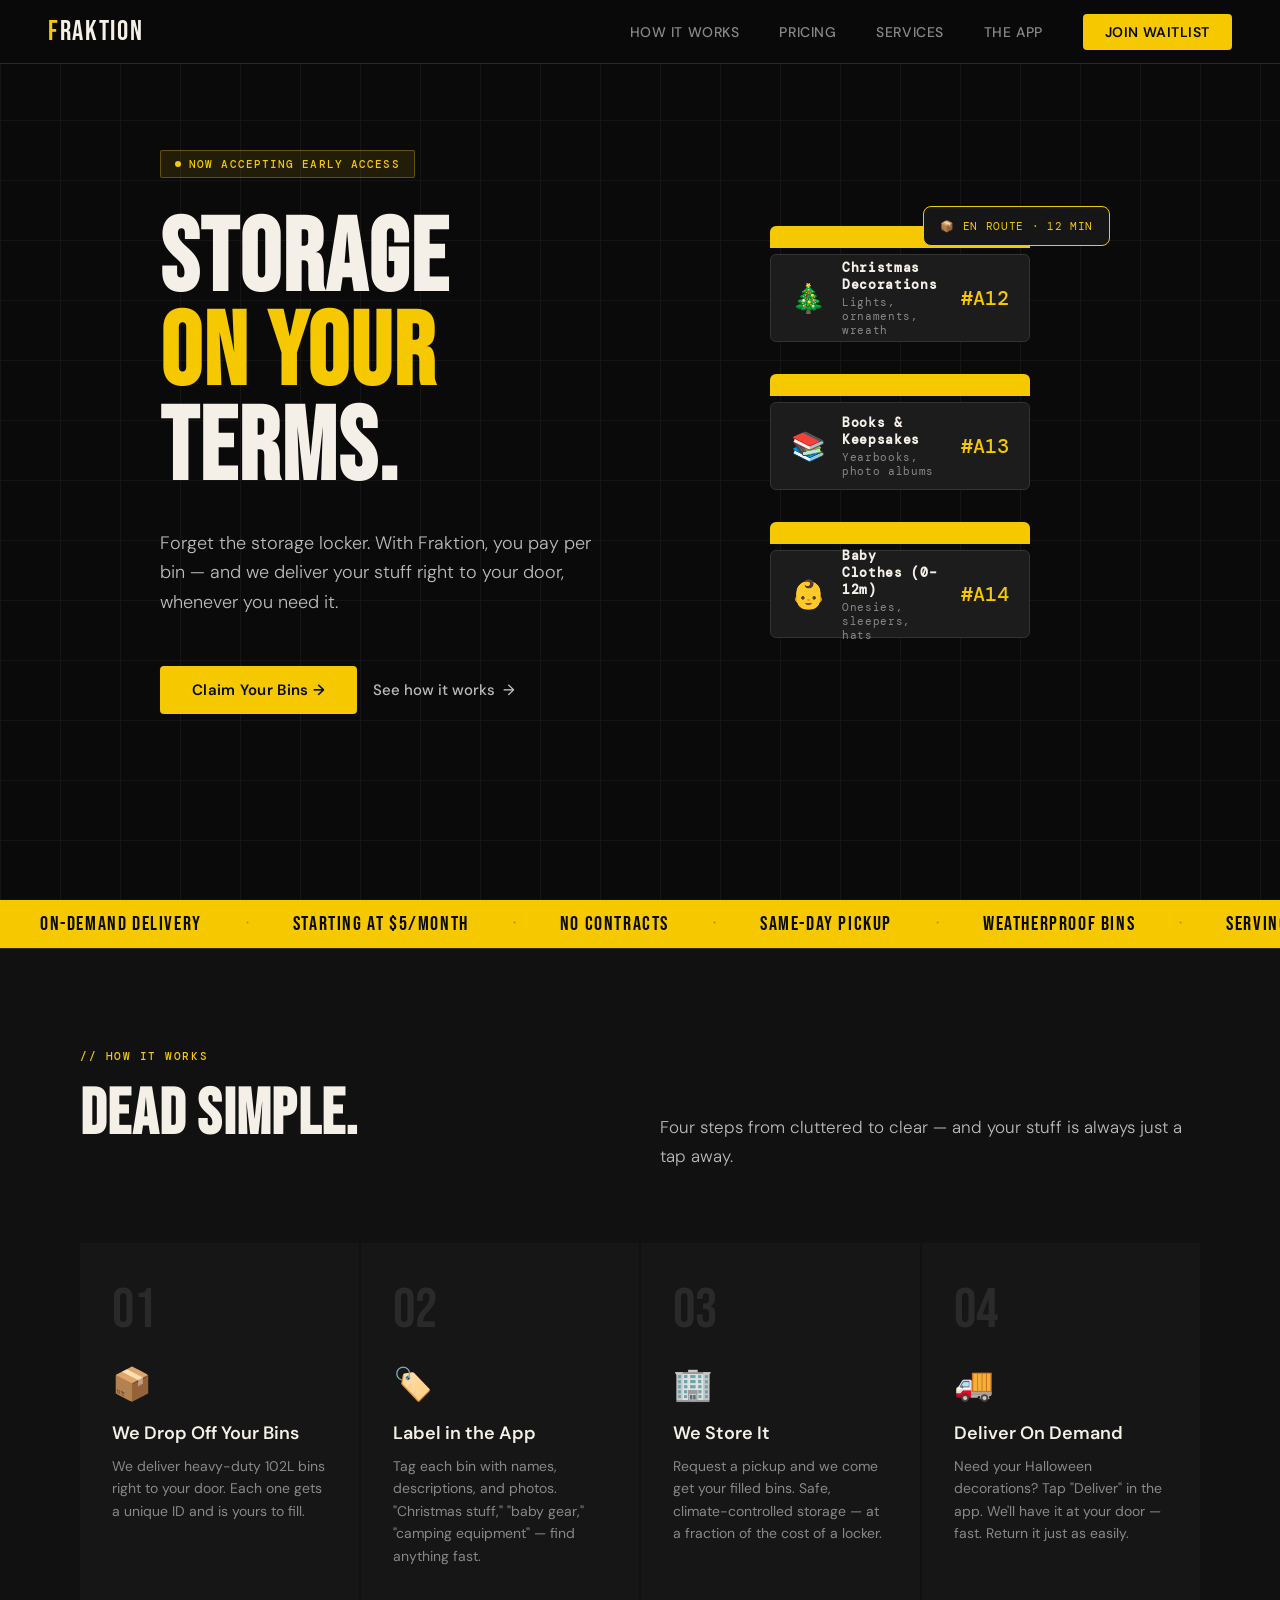
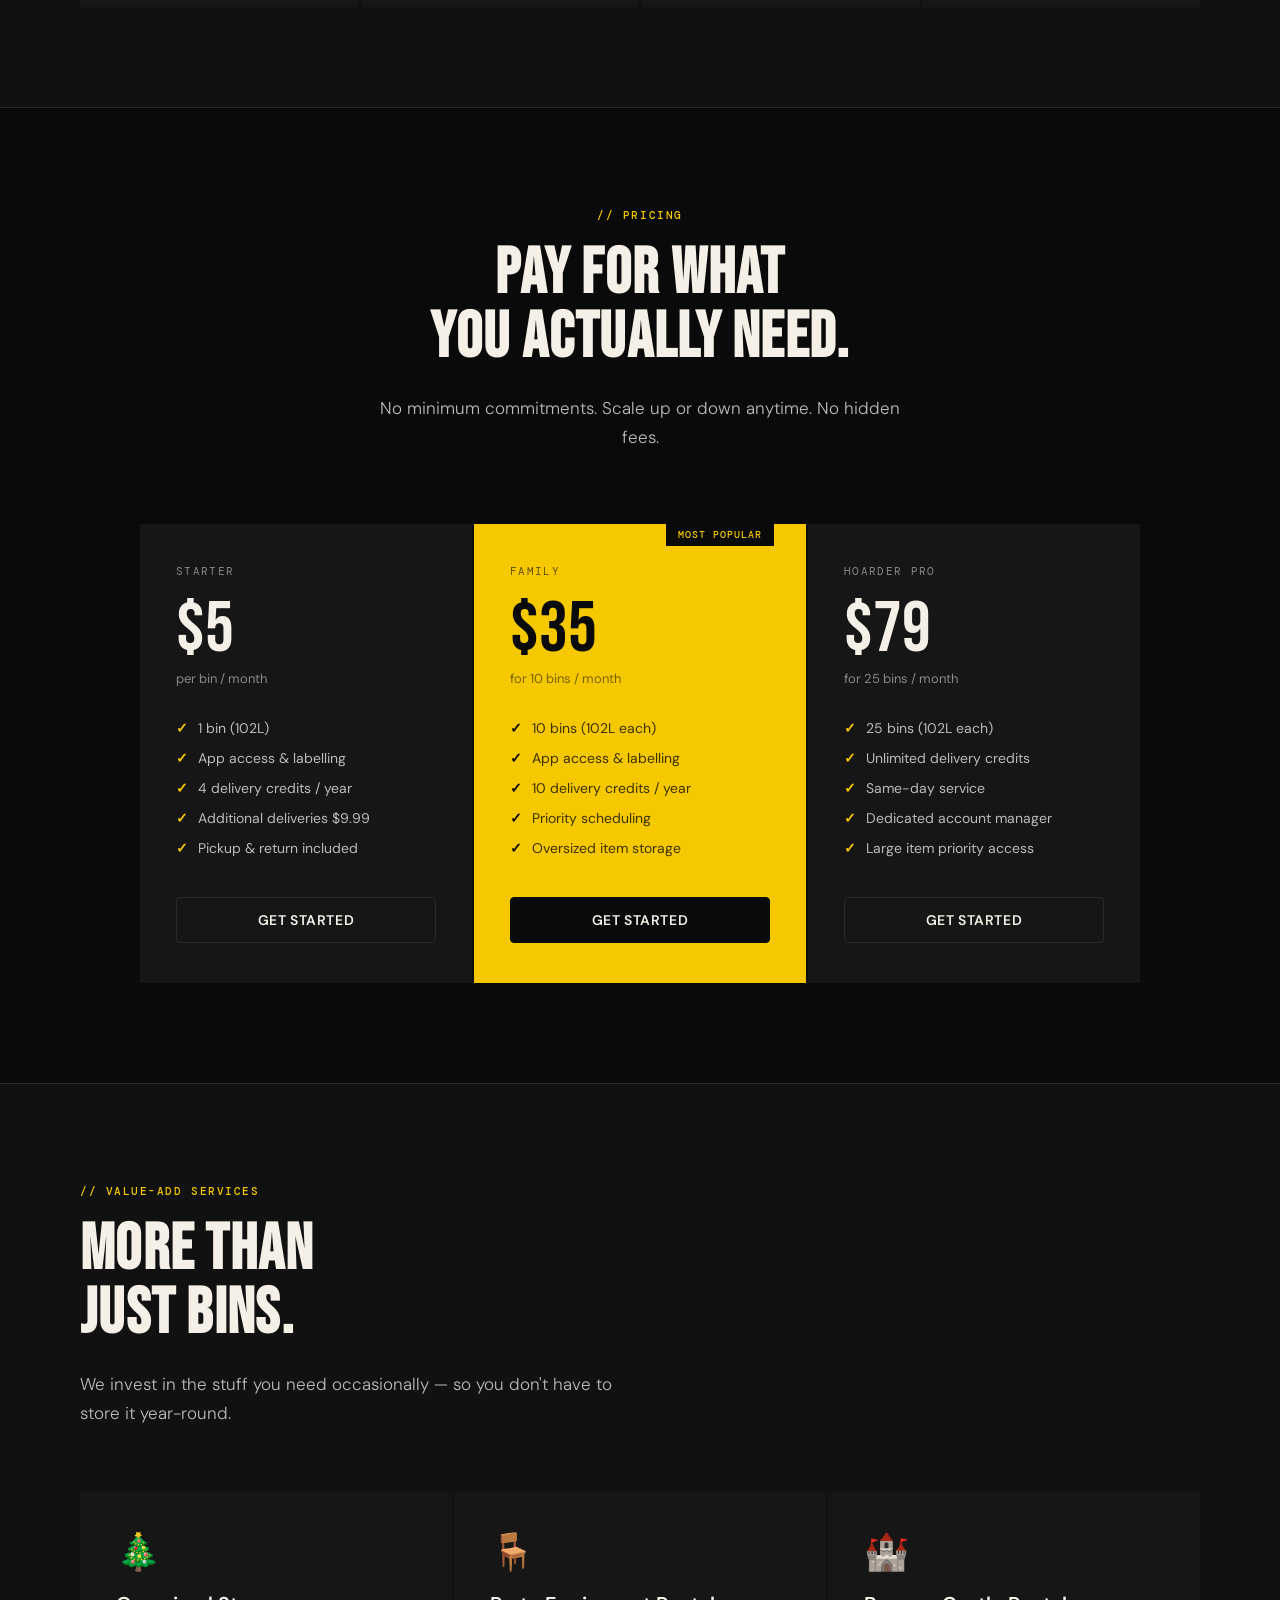
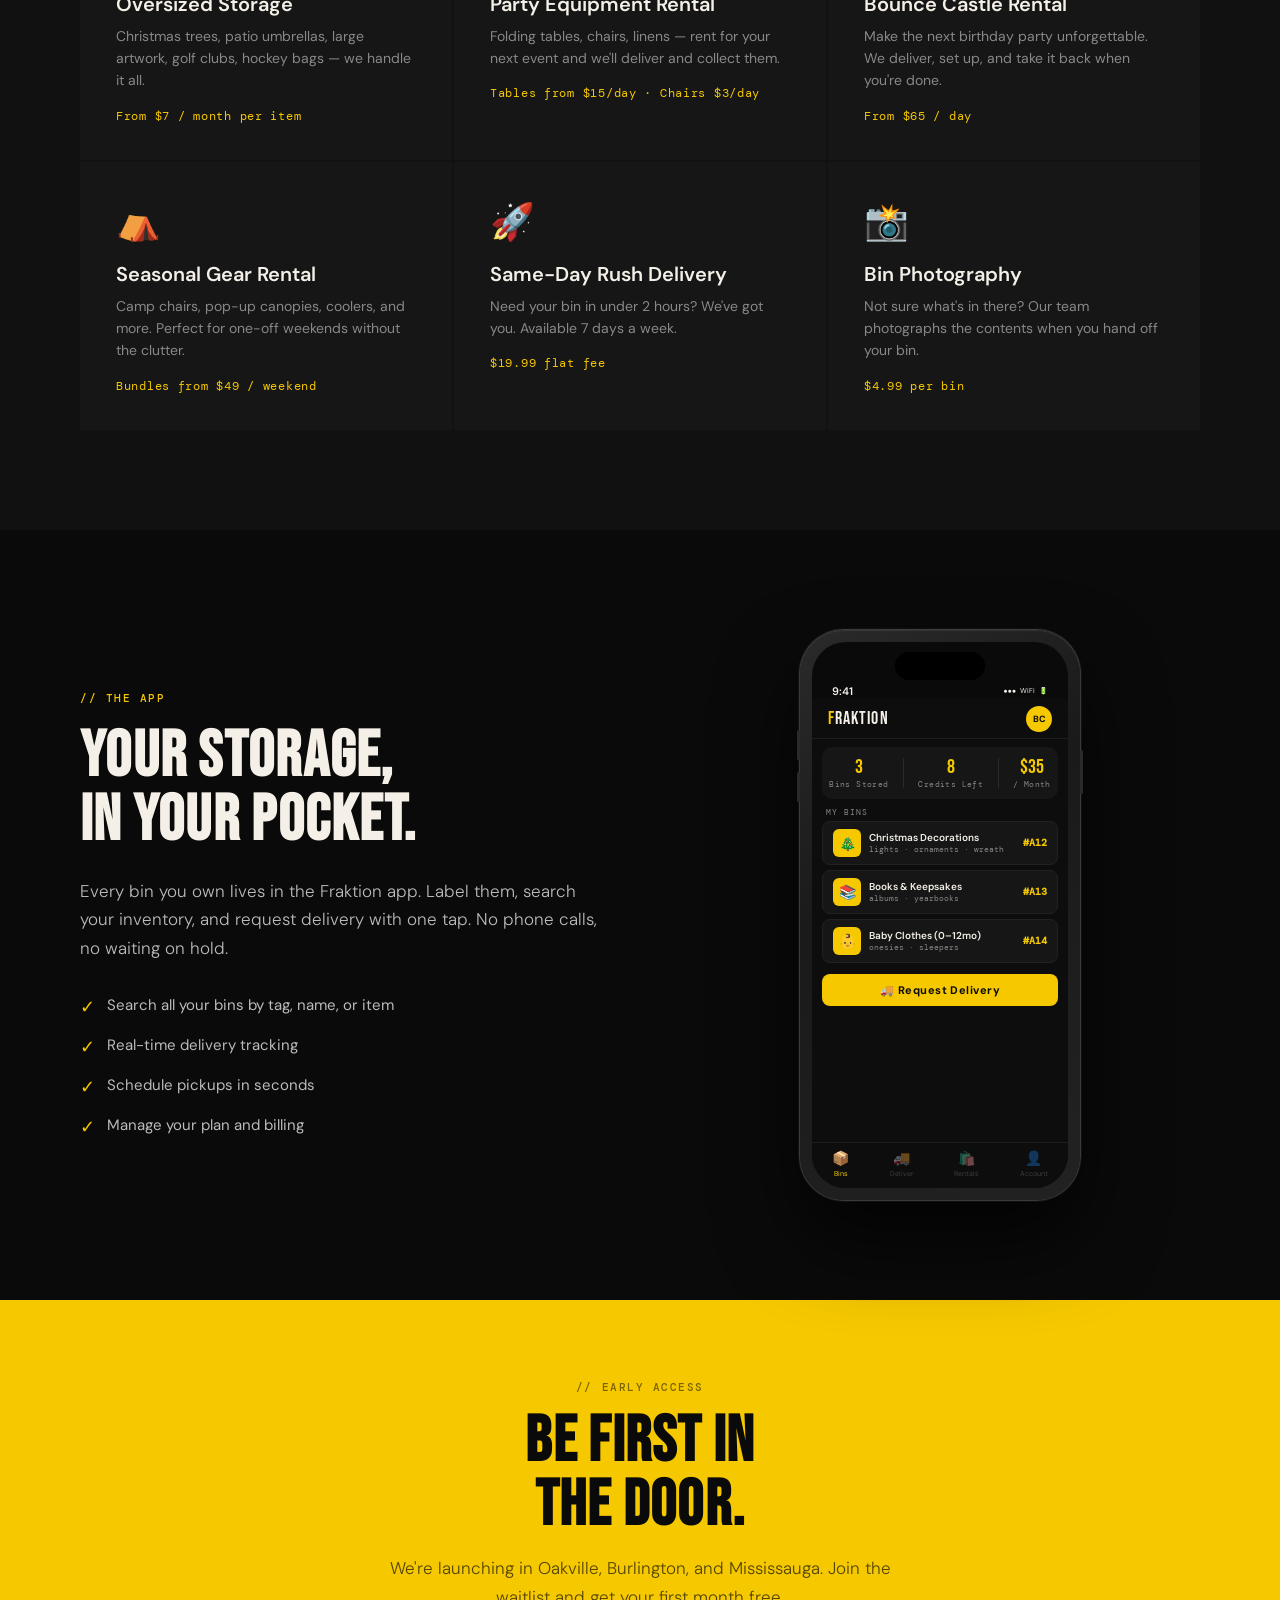
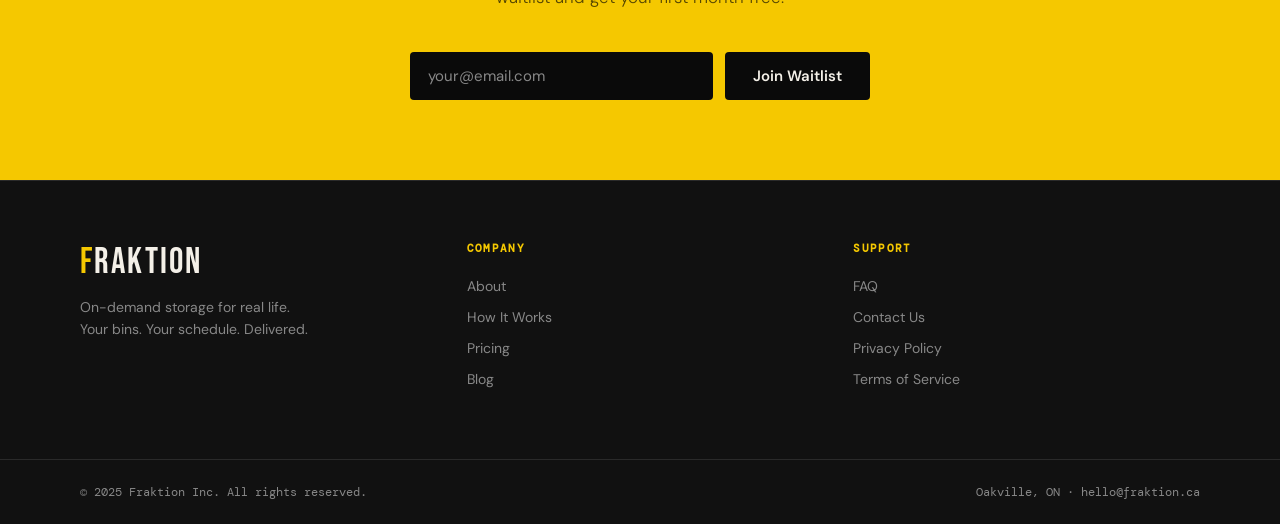
==== index.html @ 748a4e8b "Rename fraktion-website (1).html to index.html" ====
<!DOCTYPE html>
<html lang="en">
<head>
  <meta charset="UTF-8" />
  <meta name="viewport" content="width=device-width, initial-scale=1.0" />
<title>Fraktion — On-Demand Storage, Delivered</title>
  <link rel="preconnect" href="https://fonts.googleapis.com" />
  <link rel="preconnect" href="https://fonts.gstatic.com" crossorigin />
  <link href="https://fonts.googleapis.com/css2?family=Bebas+Neue&family=DM+Sans:wght@300;400;500;600&family=DM+Mono:wght@400;500&display=swap" rel="stylesheet" />
  <style>
    *, *::before, *::after { box-sizing: border-box; margin: 0; padding: 0; }

    :root {
      --black: #0a0a0a;
      --off-black: #111111;
      --panel: #161616;
      --border: #2a2a2a;
      --yellow: #f5c800;
      --yellow-dim: #c9a500;
      --white: #f4f0e8;
      --grey: #888;
      --light-grey: #bbb;
      --radius: 4px;
    }

    html { scroll-behavior: smooth; }

    body {
      background: var(--black);
      color: var(--white);
      font-family: 'DM Sans', sans-serif;
      font-weight: 400;
      overflow-x: hidden;
    }

    /* NAV */
    nav {
      position: fixed;
      top: 0; left: 0; right: 0;
      z-index: 100;
      display: flex;
      align-items: center;
      justify-content: space-between;
      padding: 0 48px;
      height: 64px;
      background: rgba(10,10,10,0.92);
      backdrop-filter: blur(12px);
      border-bottom: 1px solid var(--border);
    }

    .nav-logo {
      font-family: 'Bebas Neue', sans-serif;
      font-size: 28px;
      letter-spacing: 0.06em;
      color: var(--white);
      text-decoration: none;
    }
    .nav-logo span { color: var(--yellow); }

    .nav-links {
      display: flex;
      gap: 40px;
      list-style: none;
    }
    .nav-links a {
      color: var(--grey);
      text-decoration: none;
      font-size: 14px;
      font-weight: 500;
      letter-spacing: 0.04em;
      text-transform: uppercase;
      transition: color 0.2s;
    }
    .nav-links a:hover { color: var(--white); }

    .nav-cta {
      background: var(--yellow);
      color: var(--black) !important;
      padding: 9px 22px;
      border-radius: var(--radius);
      font-weight: 600 !important;
      transition: background 0.2s !important;
    }
    .nav-cta:hover { background: var(--yellow-dim) !important; }

    /* HERO */
    .hero {
      min-height: 100vh;
      display: grid;
      grid-template-columns: 1fr 1fr;
      padding-top: 64px;
      position: relative;
      overflow: hidden;
    }

    .hero-bg-grid {
      position: absolute;
      inset: 0;
      background-image:
        linear-gradient(var(--border) 1px, transparent 1px),
        linear-gradient(90deg, var(--border) 1px, transparent 1px);
      background-size: 60px 60px;
      opacity: 0.35;
      pointer-events: none;
    }

    .hero-left {
      display: flex;
      flex-direction: column;
      justify-content: center;
      padding: 80px 48px 80px 80px;
      position: relative;
      z-index: 2;
    }

    .hero-badge {
      display: inline-flex;
      align-items: center;
      gap: 8px;
      background: rgba(245,200,0,0.1);
      border: 1px solid rgba(245,200,0,0.3);
      border-radius: 2px;
      padding: 6px 14px;
      font-family: 'DM Mono', monospace;
      font-size: 11px;
      font-weight: 500;
      color: var(--yellow);
      letter-spacing: 0.1em;
      text-transform: uppercase;
      margin-bottom: 36px;
      width: fit-content;
    }

    .hero-badge::before {
      content: '';
      width: 6px; height: 6px;
      border-radius: 50%;
      background: var(--yellow);
      animation: pulse 2s ease-in-out infinite;
    }

    @keyframes pulse {
      0%, 100% { opacity: 1; transform: scale(1); }
      50% { opacity: 0.4; transform: scale(0.7); }
    }

    .hero-headline {
      font-family: 'Bebas Neue', sans-serif;
      font-size: clamp(72px, 8vw, 110px);
      line-height: 0.92;
      letter-spacing: 0.02em;
      color: var(--white);
      margin-bottom: 32px;
    }
    .hero-headline .accent { color: var(--yellow); }

    .hero-sub {
      font-size: 18px;
      line-height: 1.65;
      color: var(--light-grey);
      max-width: 440px;
      margin-bottom: 48px;
      font-weight: 300;
    }

    .hero-actions {
      display: flex;
      gap: 16px;
      align-items: center;
      flex-wrap: wrap;
    }

    .btn-primary {
      background: var(--yellow);
      color: var(--black);
      font-family: 'DM Sans', sans-serif;
      font-size: 15px;
      font-weight: 600;
      padding: 14px 32px;
      border-radius: var(--radius);
      border: none;
      cursor: pointer;
      text-decoration: none;
      display: inline-block;
      transition: background 0.2s, transform 0.15s;
      letter-spacing: 0.02em;
    }
    .btn-primary:hover { background: var(--yellow-dim); transform: translateY(-1px); }

    .btn-secondary {
      font-size: 15px;
      font-weight: 500;
      color: var(--light-grey);
      text-decoration: none;
      display: inline-flex;
      align-items: center;
      gap: 8px;
      transition: color 0.2s;
    }
    .btn-secondary:hover { color: var(--white); }
    .btn-secondary::after { content: '→'; transition: transform 0.2s; }
    .btn-secondary:hover::after { transform: translateX(4px); }

    .hero-right {
      position: relative;
      z-index: 2;
      display: flex;
      align-items: center;
      justify-content: center;
      padding: 80px 48px;
    }

    /* BIN ILLUSTRATION */
    .bin-visual {
      position: relative;
      width: 300px;
    }

    .bin-stack {
      display: flex;
      flex-direction: column;
      gap: 12px;
      animation: float 4s ease-in-out infinite;
    }

    @keyframes float {
      0%, 100% { transform: translateY(0px); }
      50% { transform: translateY(-16px); }
    }

    .bin {
      width: 260px;
      height: 88px;
      border-radius: 6px;
      position: relative;
      display: flex;
      align-items: center;
      padding: 0 20px;
      gap: 16px;
    }

    .bin-body {
      background: #1c1c1c;
      border: 1px solid #333;
    }

    .bin-lid {
      background: var(--yellow);
      height: 22px;
      border-radius: 6px 6px 0 0;
      width: 260px;
      margin-bottom: -6px;
    }

    .bin-tag {
      font-family: 'DM Mono', monospace;
      font-size: 11px;
      color: var(--grey);
      letter-spacing: 0.06em;
    }
    .bin-tag strong {
      display: block;
      color: var(--white);
      font-size: 13px;
      margin-bottom: 2px;
    }

    .bin-id {
      font-family: 'DM Mono', monospace;
      font-size: 20px;
      font-weight: 500;
      color: var(--yellow);
      margin-left: auto;
    }

    .bin-icon {
      font-size: 28px;
    }

    .delivery-badge {
      position: absolute;
      top: -20px;
      right: -40px;
      background: var(--panel);
      border: 1px solid var(--yellow);
      border-radius: 8px;
      padding: 12px 16px;
      font-family: 'DM Mono', monospace;
      font-size: 11px;
      color: var(--yellow);
      letter-spacing: 0.06em;
      text-transform: uppercase;
      animation: bob 3s ease-in-out infinite 1s;
    }

    @keyframes bob {
      0%, 100% { transform: rotate(-2deg); }
      50% { transform: rotate(2deg) translateY(-4px); }
    }

    /* TICKER */
    .ticker {
      background: var(--yellow);
      color: var(--black);
      padding: 12px 0;
      overflow: hidden;
      white-space: nowrap;
    }

    .ticker-inner {
      display: inline-flex;
      gap: 0;
      animation: ticker 20s linear infinite;
    }

    .ticker-item {
      font-family: 'Bebas Neue', sans-serif;
      font-size: 20px;
      letter-spacing: 0.08em;
      padding: 0 40px;
    }

    .ticker-dot {
      color: rgba(0,0,0,0.3);
      padding: 0 4px;
    }

    @keyframes ticker {
      0% { transform: translateX(0); }
      100% { transform: translateX(-50%); }
    }

    /* SECTION COMMONS */
    section { padding: 100px 80px; }

    .section-label {
      font-family: 'DM Mono', monospace;
      font-size: 11px;
      font-weight: 500;
      letter-spacing: 0.14em;
      text-transform: uppercase;
      color: var(--yellow);
      margin-bottom: 20px;
    }

    .section-title {
      font-family: 'Bebas Neue', sans-serif;
      font-size: clamp(42px, 5vw, 68px);
      line-height: 1;
      letter-spacing: 0.02em;
      margin-bottom: 24px;
    }

    .section-body {
      font-size: 17px;
      line-height: 1.7;
      color: var(--light-grey);
      max-width: 540px;
      font-weight: 300;
    }

    /* HOW IT WORKS */
    .how {
      background: var(--off-black);
      border-top: 1px solid var(--border);
      border-bottom: 1px solid var(--border);
    }

    .how-header {
      display: flex;
      justify-content: space-between;
      align-items: flex-end;
      margin-bottom: 72px;
      flex-wrap: wrap;
      gap: 24px;
    }

    .steps {
      display: grid;
      grid-template-columns: repeat(4, 1fr);
      gap: 2px;
    }

    .step {
      background: var(--panel);
      padding: 40px 32px;
      position: relative;
      transition: background 0.2s;
    }
    .step:hover { background: #1e1e1e; }

    .step-num {
      font-family: 'Bebas Neue', sans-serif;
      font-size: 56px;
      color: var(--border);
      line-height: 1;
      margin-bottom: 24px;
      transition: color 0.2s;
    }
    .step:hover .step-num { color: var(--yellow); }

    .step-icon {
      font-size: 32px;
      margin-bottom: 16px;
    }

    .step h3 {
      font-size: 18px;
      font-weight: 600;
      margin-bottom: 10px;
      color: var(--white);
    }

    .step p {
      font-size: 14px;
      line-height: 1.6;
      color: var(--grey);
    }

    /* PRICING */
    .pricing {
      background: var(--black);
    }

    .pricing-header {
      text-align: center;
      margin-bottom: 72px;
    }
    .pricing-header .section-label { display: block; }
    .pricing-header .section-body { margin: 0 auto; text-align: center; }

    .plans {
      display: grid;
      grid-template-columns: repeat(3, 1fr);
      gap: 2px;
      max-width: 1000px;
      margin: 0 auto;
    }

    .plan {
      background: var(--panel);
      padding: 40px 36px;
      position: relative;
      transition: background 0.2s;
    }
    .plan:hover { background: #1a1a1a; }

    .plan.featured {
      background: var(--yellow);
      color: var(--black);
    }

    .plan-name {
      font-family: 'DM Mono', monospace;
      font-size: 11px;
      letter-spacing: 0.12em;
      text-transform: uppercase;
      color: var(--grey);
      margin-bottom: 16px;
    }
    .plan.featured .plan-name { color: rgba(0,0,0,0.6); }

    .plan-price {
      font-family: 'Bebas Neue', sans-serif;
      font-size: 72px;
      line-height: 1;
      color: var(--white);
      margin-bottom: 4px;
    }
    .plan.featured .plan-price { color: var(--black); }

    .plan-price-note {
      font-size: 13px;
      color: var(--grey);
      margin-bottom: 32px;
    }
    .plan.featured .plan-price-note { color: rgba(0,0,0,0.5); }

    .plan-features {
      list-style: none;
      display: flex;
      flex-direction: column;
      gap: 12px;
      margin-bottom: 40px;
    }

    .plan-features li {
      font-size: 14px;
      color: var(--light-grey);
      display: flex;
      gap: 10px;
      align-items: flex-start;
    }
    .plan.featured .plan-features li { color: rgba(0,0,0,0.75); }

    .plan-features li::before {
      content: '✓';
      color: var(--yellow);
      font-weight: 700;
      flex-shrink: 0;
    }
    .plan.featured .plan-features li::before { color: var(--black); }

    .plan-btn {
      width: 100%;
      padding: 13px;
      border-radius: var(--radius);
      border: 1px solid var(--border);
      background: transparent;
      color: var(--white);
      font-family: 'DM Sans', sans-serif;
      font-size: 14px;
      font-weight: 600;
      cursor: pointer;
      transition: all 0.2s;
      letter-spacing: 0.04em;
      text-transform: uppercase;
    }
    .plan-btn:hover { border-color: var(--yellow); color: var(--yellow); }

    .plan.featured .plan-btn {
      background: var(--black);
      border-color: var(--black);
      color: var(--white);
    }
    .plan.featured .plan-btn:hover { background: #1a1a1a; }

    .plan-badge {
      position: absolute;
      top: -1px; right: 32px;
      background: var(--black);
      color: var(--yellow);
      font-family: 'DM Mono', monospace;
      font-size: 10px;
      letter-spacing: 0.1em;
      text-transform: uppercase;
      padding: 5px 12px;
      font-weight: 500;
    }

    /* SERVICES / ADD-ONS */
    .addons {
      background: var(--off-black);
      border-top: 1px solid var(--border);
    }

    .addons-grid {
      display: grid;
      grid-template-columns: repeat(3, 1fr);
      gap: 2px;
      margin-top: 64px;
    }

    .addon-card {
      background: var(--panel);
      padding: 36px;
      transition: background 0.2s;
    }
    .addon-card:hover { background: #1a1a1a; }

    .addon-emoji { font-size: 36px; margin-bottom: 16px; display: block; }

    .addon-card h3 {
      font-size: 20px;
      font-weight: 600;
      color: var(--white);
      margin-bottom: 8px;
    }

    .addon-card p {
      font-size: 14px;
      line-height: 1.6;
      color: var(--grey);
    }

    .addon-price {
      font-family: 'DM Mono', monospace;
      font-size: 12px;
      color: var(--yellow);
      margin-top: 16px;
      letter-spacing: 0.06em;
    }

    /* APP SECTION */
    .app-section {
      background: var(--black);
      display: grid;
      grid-template-columns: 1fr 1fr;
      gap: 80px;
      align-items: center;
      padding: 100px 80px;
    }

    .app-mockup {
      background: var(--panel);
      border: 1px solid var(--border);
      border-radius: 12px;
      overflow: hidden;
      position: relative;
    }

    .app-header {
      background: var(--off-black);
      border-bottom: 1px solid var(--border);
      padding: 16px 20px;
      display: flex;
      align-items: center;
      gap: 12px;
    }

    .app-logo-sm {
      font-family: 'Bebas Neue', sans-serif;
      font-size: 18px;
      letter-spacing: 0.06em;
      color: var(--white);
    }
    .app-logo-sm span { color: var(--yellow); }

    .app-header-sub {
      font-size: 12px;
      color: var(--grey);
      margin-left: auto;
      font-family: 'DM Mono', monospace;
    }

    .app-bins-list {
      padding: 20px;
      display: flex;
      flex-direction: column;
      gap: 12px;
    }

    .app-bin-row {
      display: flex;
      align-items: center;
      gap: 14px;
      background: var(--off-black);
      border: 1px solid var(--border);
      border-radius: 6px;
      padding: 14px 16px;
      cursor: pointer;
      transition: border-color 0.2s;
    }
    .app-bin-row:hover { border-color: var(--yellow); }

    .app-bin-icon {
      width: 36px; height: 36px;
      background: var(--yellow);
      border-radius: 4px;
      display: flex;
      align-items: center;
      justify-content: center;
      font-size: 18px;
      flex-shrink: 0;
    }

    .app-bin-info { flex: 1; }
    .app-bin-name {
      font-size: 13px;
      font-weight: 600;
      color: var(--white);
      margin-bottom: 2px;
    }
    .app-bin-meta {
      font-size: 11px;
      color: var(--grey);
      font-family: 'DM Mono', monospace;
    }

    .app-bin-code {
      font-family: 'DM Mono', monospace;
      font-size: 14px;
      font-weight: 500;
      color: var(--yellow);
    }

    .app-delivery-btn {
      margin: 0 20px 20px;
      width: calc(100% - 40px);
      padding: 14px;
      background: var(--yellow);
      border: none;
      border-radius: 6px;
      font-family: 'DM Sans', sans-serif;
      font-weight: 700;
      font-size: 14px;
      color: var(--black);
      cursor: pointer;
      letter-spacing: 0.06em;
      text-transform: uppercase;
    }

    /* FOOTER */
    footer {
      background: var(--off-black);
      border-top: 1px solid var(--border);
      padding: 60px 80px;
      display: grid;
      grid-template-columns: 1fr 1fr 1fr;
      gap: 40px;
    }

    .footer-logo {
      font-family: 'Bebas Neue', sans-serif;
      font-size: 36px;
      letter-spacing: 0.06em;
      color: var(--white);
      margin-bottom: 12px;
    }
    .footer-logo span { color: var(--yellow); }

    .footer-tagline {
      font-size: 14px;
      color: var(--grey);
      line-height: 1.6;
      max-width: 240px;
    }

    .footer-col h4 {
      font-family: 'DM Mono', monospace;
      font-size: 11px;
      letter-spacing: 0.12em;
      text-transform: uppercase;
      color: var(--yellow);
      margin-bottom: 20px;
    }

    .footer-col ul { list-style: none; }
    .footer-col ul li { margin-bottom: 10px; }
    .footer-col ul a {
      text-decoration: none;
      color: var(--grey);
      font-size: 14px;
      transition: color 0.2s;
    }
    .footer-col ul a:hover { color: var(--white); }

    .footer-bottom {
      background: var(--off-black);
      border-top: 1px solid var(--border);
      padding: 24px 80px;
      display: flex;
      justify-content: space-between;
      align-items: center;
    }

    .footer-bottom p {
      font-size: 12px;
      color: var(--grey);
      font-family: 'DM Mono', monospace;
    }

    /* WAITLIST */
    .waitlist {
      background: var(--yellow);
      padding: 80px;
      text-align: center;
    }

    .waitlist .section-label { color: rgba(0,0,0,0.5); display: block; margin-bottom: 16px; }
    .waitlist .section-title { color: var(--black); margin-bottom: 16px; }
    .waitlist .section-body { color: rgba(0,0,0,0.65); margin: 0 auto 40px; }

    .waitlist-form {
      display: flex;
      gap: 12px;
      max-width: 460px;
      margin: 0 auto;
    }

    .waitlist-input {
      flex: 1;
      padding: 14px 18px;
      border: none;
      border-radius: var(--radius);
      background: var(--black);
      color: var(--white);
      font-family: 'DM Sans', sans-serif;
      font-size: 15px;
      outline: none;
    }
    .waitlist-input::placeholder { color: var(--grey); }

    .waitlist-submit {
      padding: 14px 28px;
      background: var(--black);
      color: var(--white);
      border: none;
      border-radius: var(--radius);
      font-family: 'DM Sans', sans-serif;
      font-size: 15px;
      font-weight: 600;
      cursor: pointer;
      transition: background 0.2s;
      white-space: nowrap;
    }
    .waitlist-submit:hover { background: #222; }

    /* IPHONE MOCKUP */
    .iphone-wrap {
      display: flex;
      justify-content: center;
      align-items: center;
      perspective: 1000px;
    }

    .iphone {
      animation: float 4s ease-in-out infinite;
    }

    .iphone-shell {
      width: 280px;
      height: 570px;
      background: linear-gradient(145deg, #2a2a2a 0%, #1a1a1a 40%, #222 100%);
      border-radius: 44px;
      padding: 12px;
      position: relative;
      box-shadow:
        0 0 0 1px #3a3a3a,
        0 0 0 2px #111,
        0 40px 80px rgba(0,0,0,0.7),
        inset 0 1px 0 rgba(255,255,255,0.08);
    }

    /* Physical buttons */
    .iphone-vol-up, .iphone-vol-down, .iphone-power {
      position: absolute;
      background: #2a2a2a;
      border-radius: 2px;
    }
    .iphone-vol-up {
      left: -3px; top: 100px;
      width: 3px; height: 30px;
    }
    .iphone-vol-down {
      left: -3px; top: 142px;
      width: 3px; height: 30px;
    }
    .iphone-power {
      right: -3px; top: 120px;
      width: 3px; height: 44px;
    }

    .iphone-screen {
      width: 100%;
      height: 100%;
      background: #0a0a0a;
      border-radius: 34px;
      overflow: hidden;
      position: relative;
      display: flex;
      flex-direction: column;
    }

    .dynamic-island {
      width: 90px;
      height: 28px;
      background: #000;
      border-radius: 20px;
      margin: 10px auto 0;
      flex-shrink: 0;
      position: relative;
      z-index: 10;
    }

    .iphone-status {
      display: flex;
      justify-content: space-between;
      align-items: center;
      padding: 4px 20px 0;
      flex-shrink: 0;
    }
    .iphone-time {
      font-family: 'DM Sans', sans-serif;
      font-size: 11px;
      font-weight: 600;
      color: var(--white);
    }
    .iphone-status-icons {
      display: flex;
      gap: 4px;
      font-size: 7px;
      color: var(--white);
      align-items: center;
    }

    /* Faux app styles */
    .fapp {
      flex: 1;
      display: flex;
      flex-direction: column;
      overflow: hidden;
      background: #0d0d0d;
    }

    .fapp-header {
      display: flex;
      justify-content: space-between;
      align-items: center;
      padding: 8px 16px 6px;
      border-bottom: 1px solid #1e1e1e;
      flex-shrink: 0;
    }

    .fapp-logo {
      font-family: 'Bebas Neue', sans-serif;
      font-size: 18px;
      letter-spacing: 0.06em;
      color: var(--white);
    }
    .fapp-logo span { color: var(--yellow); }

    .fapp-avatar {
      width: 26px; height: 26px;
      border-radius: 50%;
      background: var(--yellow);
      color: var(--black);
      font-size: 9px;
      font-weight: 700;
      display: flex;
      align-items: center;
      justify-content: center;
      font-family: 'DM Sans', sans-serif;
    }

    .fapp-summary {
      display: flex;
      justify-content: space-around;
      align-items: center;
      background: #161616;
      margin: 8px 10px;
      border-radius: 10px;
      padding: 10px 0;
      flex-shrink: 0;
    }

    .fapp-stat { text-align: center; }
    .fapp-stat-num {
      font-family: 'Bebas Neue', sans-serif;
      font-size: 20px;
      color: var(--yellow);
      line-height: 1;
    }
    .fapp-stat-label {
      font-size: 8px;
      color: var(--grey);
      font-family: 'DM Mono', monospace;
      letter-spacing: 0.05em;
      margin-top: 2px;
    }
    .fapp-stat-div {
      width: 1px; height: 30px;
      background: #2a2a2a;
    }

    .fapp-section-label {
      font-family: 'DM Mono', monospace;
      font-size: 8px;
      letter-spacing: 0.12em;
      color: var(--grey);
      padding: 0 14px 4px;
      flex-shrink: 0;
    }

    .fapp-bin {
      display: flex;
      align-items: center;
      gap: 8px;
      margin: 0 10px 5px;
      background: #161616;
      border: 1px solid #222;
      border-radius: 8px;
      padding: 7px 10px;
      flex-shrink: 0;
    }

    .fapp-bin-chip {
      width: 28px; height: 28px;
      background: var(--yellow);
      border-radius: 6px;
      display: flex;
      align-items: center;
      justify-content: center;
      font-size: 14px;
      flex-shrink: 0;
    }

    .fapp-bin-info { flex: 1; min-width: 0; }
    .fapp-bin-name {
      font-size: 10px;
      font-weight: 600;
      color: var(--white);
      white-space: nowrap;
      overflow: hidden;
      text-overflow: ellipsis;
    }
    .fapp-bin-tags {
      font-size: 8px;
      color: var(--grey);
      font-family: 'DM Mono', monospace;
      white-space: nowrap;
      overflow: hidden;
      text-overflow: ellipsis;
    }
    .fapp-bin-id {
      font-family: 'DM Mono', monospace;
      font-size: 10px;
      font-weight: 600;
      color: var(--yellow);
      flex-shrink: 0;
    }

    .fapp-cta {
      margin: 6px 10px 0;
      background: var(--yellow);
      color: var(--black);
      font-family: 'DM Sans', sans-serif;
      font-size: 11px;
      font-weight: 700;
      text-align: center;
      padding: 9px;
      border-radius: 8px;
      letter-spacing: 0.04em;
      flex-shrink: 0;
    }

    .fapp-nav {
      display: flex;
      justify-content: space-around;
      margin-top: auto;
      border-top: 1px solid #1e1e1e;
      padding: 6px 0 10px;
      background: #0d0d0d;
      flex-shrink: 0;
    }

    .fapp-nav-item {
      display: flex;
      flex-direction: column;
      align-items: center;
      gap: 2px;
      font-size: 14px;
      opacity: 0.4;
    }
    .fapp-nav-item.active { opacity: 1; }
    .fapp-nav-item span {
      font-size: 7px;
      font-family: 'DM Sans', sans-serif;
      color: var(--grey);
    }
    .fapp-nav-item.active span { color: var(--yellow); }

    /* RESPONSIVE */
    @media (max-width: 900px) {
      nav { padding: 0 24px; }
      .nav-links { display: none; }
      .hero { grid-template-columns: 1fr; }
      .hero-left { padding: 60px 24px; }
      .hero-right { display: none; }
      section { padding: 60px 24px; }
      .steps { grid-template-columns: 1fr 1fr; }
      .plans { grid-template-columns: 1fr; max-width: 400px; }
      .addons-grid { grid-template-columns: 1fr; }
      .app-section { grid-template-columns: 1fr; padding: 60px 24px; }
      footer { grid-template-columns: 1fr; padding: 40px 24px; }
      .footer-bottom { padding: 20px 24px; }
      .waitlist { padding: 60px 24px; }
      .waitlist-form { flex-direction: column; }
    }
  </style>
</head>
<body>

  <!-- NAV -->
  <nav>
    <a class="nav-logo" href="#"><span>F</span>RAKTION</a>
    <ul class="nav-links">
      <li><a href="#how">How It Works</a></li>
      <li><a href="#pricing">Pricing</a></li>
      <li><a href="#services">Services</a></li>
      <li><a href="#app">The App</a></li>
      <li><a href="#waitlist" class="nav-cta">Join Waitlist</a></li>
    </ul>
  </nav>

  <!-- HERO -->
  <section class="hero">
    <div class="hero-bg-grid"></div>

    <div class="hero-left">
      <div class="hero-badge">Now accepting early access</div>

      <h1 class="hero-headline">
        STORAGE<br />
        <span class="accent">ON YOUR</span><br />
        TERMS.
      </h1>

      <p class="hero-sub">
        Forget the storage locker. With Fraktion, you pay per bin — and we deliver your stuff right to your door, whenever you need it.
      </p>

      <div class="hero-actions">
        <a href="#waitlist" class="btn-primary">Claim Your Bins →</a>
        <a href="#how" class="btn-secondary">See how it works</a>
      </div>
    </div>

    <div class="hero-right">
      <div class="bin-visual">
        <div class="delivery-badge">📦 En route · 12 min</div>
        <div class="bin-stack">
          <div class="bin-lid"></div>
          <div class="bin bin-body">
            <span class="bin-icon">🎄</span>
            <div class="bin-tag">
              <strong>Christmas Decorations</strong>
              Lights, ornaments, wreath
            </div>
            <div class="bin-id">#A12</div>
          </div>

          <div style="height:8px"></div>

          <div class="bin-lid"></div>
          <div class="bin bin-body">
            <span class="bin-icon">📚</span>
            <div class="bin-tag">
              <strong>Books & Keepsakes</strong>
              Yearbooks, photo albums
            </div>
            <div class="bin-id">#A13</div>
          </div>

          <div style="height:8px"></div>

          <div class="bin-lid"></div>
          <div class="bin bin-body">
            <span class="bin-icon">👶</span>
            <div class="bin-tag">
              <strong>Baby Clothes (0–12m)</strong>
              Onesies, sleepers, hats
            </div>
            <div class="bin-id">#A14</div>
          </div>
        </div>
      </div>
    </div>
  </section>

  <!-- TICKER -->
  <div class="ticker">
    <div class="ticker-inner">
      <span class="ticker-item">ON-DEMAND DELIVERY</span><span class="ticker-dot">·</span>
      <span class="ticker-item">STARTING AT $5/MONTH</span><span class="ticker-dot">·</span>
      <span class="ticker-item">NO CONTRACTS</span><span class="ticker-dot">·</span>
      <span class="ticker-item">SAME-DAY PICKUP</span><span class="ticker-dot">·</span>
      <span class="ticker-item">WEATHERPROOF BINS</span><span class="ticker-dot">·</span>
      <span class="ticker-item">SERVING OAKVILLE · BURLINGTON · MISSISSAUGA</span><span class="ticker-dot">·</span>
      <span class="ticker-item">ON-DEMAND DELIVERY</span><span class="ticker-dot">·</span>
      <span class="ticker-item">STARTING AT $5/MONTH</span><span class="ticker-dot">·</span>
      <span class="ticker-item">NO CONTRACTS</span><span class="ticker-dot">·</span>
      <span class="ticker-item">SAME-DAY PICKUP</span><span class="ticker-dot">·</span>
      <span class="ticker-item">WEATHERPROOF BINS</span><span class="ticker-dot">·</span>
      <span class="ticker-item">SERVING OAKVILLE · BURLINGTON · MISSISSAUGA</span><span class="ticker-dot">·</span>
    </div>
  </div>

  <!-- HOW IT WORKS -->
  <section class="how" id="how">
    <div class="how-header">
      <div>
        <div class="section-label">// How it works</div>
        <h2 class="section-title">DEAD SIMPLE.</h2>
      </div>
      <p class="section-body">Four steps from cluttered to clear — and your stuff is always just a tap away.</p>
    </div>

    <div class="steps">
      <div class="step">
        <div class="step-num">01</div>
        <div class="step-icon">📦</div>
        <h3>We Drop Off Your Bins</h3>
        <p>We deliver heavy-duty 102L bins right to your door. Each one gets a unique ID and is yours to fill.</p>
      </div>
      <div class="step">
        <div class="step-num">02</div>
        <div class="step-icon">🏷️</div>
        <h3>Label in the App</h3>
        <p>Tag each bin with names, descriptions, and photos. "Christmas stuff," "baby gear," "camping equipment" — find anything fast.</p>
      </div>
      <div class="step">
        <div class="step-num">03</div>
        <div class="step-icon">🏢</div>
        <h3>We Store It</h3>
        <p>Request a pickup and we come get your filled bins. Safe, climate-controlled storage — at a fraction of the cost of a locker.</p>
      </div>
      <div class="step">
        <div class="step-num">04</div>
        <div class="step-icon">🚚</div>
        <h3>Deliver On Demand</h3>
        <p>Need your Halloween decorations? Tap "Deliver" in the app. We'll have it at your door — fast. Return it just as easily.</p>
      </div>
    </div>
  </section>

  <!-- PRICING -->
  <section class="pricing" id="pricing">
    <div class="pricing-header">
      <div class="section-label">// Pricing</div>
      <h2 class="section-title">PAY FOR WHAT<br />YOU ACTUALLY NEED.</h2>
      <p class="section-body">No minimum commitments. Scale up or down anytime. No hidden fees.</p>
    </div>

    <div class="plans">
      <div class="plan">
        <div class="plan-name">Starter</div>
        <div class="plan-price">$5</div>
        <div class="plan-price-note">per bin / month</div>
        <ul class="plan-features">
          <li>1 bin (102L)</li>
          <li>App access & labelling</li>
          <li>4 delivery credits / year</li>
          <li>Additional deliveries $9.99</li>
          <li>Pickup & return included</li>
        </ul>
        <button class="plan-btn">Get Started</button>
      </div>

      <div class="plan featured">
        <div class="plan-badge">Most Popular</div>
        <div class="plan-name">Family</div>
        <div class="plan-price">$35</div>
        <div class="plan-price-note">for 10 bins / month</div>
        <ul class="plan-features">
          <li>10 bins (102L each)</li>
          <li>App access & labelling</li>
          <li>10 delivery credits / year</li>
          <li>Priority scheduling</li>
          <li>Oversized item storage</li>
        </ul>
        <button class="plan-btn">Get Started</button>
      </div>

      <div class="plan">
        <div class="plan-name">Hoarder Pro</div>
        <div class="plan-price">$79</div>
        <div class="plan-price-note">for 25 bins / month</div>
        <ul class="plan-features">
          <li>25 bins (102L each)</li>
          <li>Unlimited delivery credits</li>
          <li>Same-day service</li>
          <li>Dedicated account manager</li>
          <li>Large item priority access</li>
        </ul>
        <button class="plan-btn">Get Started</button>
      </div>
    </div>
  </section>

  <!-- SERVICES / ADD-ONS -->
  <section class="addons" id="services">
    <div class="section-label">// Value-add services</div>
    <h2 class="section-title">MORE THAN<br />JUST BINS.</h2>
    <p class="section-body" style="margin-bottom:0">We invest in the stuff you need occasionally — so you don't have to store it year-round.</p>

    <div class="addons-grid">
      <div class="addon-card">
        <span class="addon-emoji">🎄</span>
        <h3>Oversized Storage</h3>
        <p>Christmas trees, patio umbrellas, large artwork, golf clubs, hockey bags — we handle it all.</p>
        <div class="addon-price">From $7 / month per item</div>
      </div>
      <div class="addon-card">
        <span class="addon-emoji">🪑</span>
        <h3>Party Equipment Rental</h3>
        <p>Folding tables, chairs, linens — rent for your next event and we'll deliver and collect them.</p>
        <div class="addon-price">Tables from $15/day · Chairs $3/day</div>
      </div>
      <div class="addon-card">
        <span class="addon-emoji">🏰</span>
        <h3>Bounce Castle Rental</h3>
        <p>Make the next birthday party unforgettable. We deliver, set up, and take it back when you're done.</p>
        <div class="addon-price">From $65 / day</div>
      </div>
      <div class="addon-card">
        <span class="addon-emoji">⛺</span>
        <h3>Seasonal Gear Rental</h3>
        <p>Camp chairs, pop-up canopies, coolers, and more. Perfect for one-off weekends without the clutter.</p>
        <div class="addon-price">Bundles from $49 / weekend</div>
      </div>
      <div class="addon-card">
        <span class="addon-emoji">🚀</span>
        <h3>Same-Day Rush Delivery</h3>
        <p>Need your bin in under 2 hours? We've got you. Available 7 days a week.</p>
        <div class="addon-price">$19.99 flat fee</div>
      </div>
      <div class="addon-card">
        <span class="addon-emoji">📸</span>
        <h3>Bin Photography</h3>
        <p>Not sure what's in there? Our team photographs the contents when you hand off your bin.</p>
        <div class="addon-price">$4.99 per bin</div>
      </div>
    </div>
  </section>

  <!-- APP SECTION -->
  <section class="app-section" id="app">
    <div>
      <div class="section-label">// The App</div>
      <h2 class="section-title">YOUR STORAGE,<br />IN YOUR POCKET.</h2>
      <p class="section-body" style="margin-bottom: 32px;">
        Every bin you own lives in the Fraktion app. Label them, search your inventory, and request delivery with one tap. No phone calls, no waiting on hold.
      </p>
      <ul style="list-style:none; display:flex; flex-direction:column; gap:16px;">
        <li style="display:flex; gap:12px; align-items:flex-start; font-size:15px; color:var(--light-grey)">
          <span style="color:var(--yellow); font-size:18px; flex-shrink:0;">✓</span>
          Search all your bins by tag, name, or item
        </li>
        <li style="display:flex; gap:12px; align-items:flex-start; font-size:15px; color:var(--light-grey)">
          <span style="color:var(--yellow); font-size:18px; flex-shrink:0;">✓</span>
          Real-time delivery tracking
        </li>
        <li style="display:flex; gap:12px; align-items:flex-start; font-size:15px; color:var(--light-grey)">
          <span style="color:var(--yellow); font-size:18px; flex-shrink:0;">✓</span>
          Schedule pickups in seconds
        </li>
        <li style="display:flex; gap:12px; align-items:flex-start; font-size:15px; color:var(--light-grey)">
          <span style="color:var(--yellow); font-size:18px; flex-shrink:0;">✓</span>
          Manage your plan and billing
        </li>
      </ul>
    </div>

    <!-- iPhone mockup -->
    <div class="iphone-wrap">
      <div class="iphone">
        <!-- Phone shell -->
        <div class="iphone-shell">
          <!-- Side buttons -->
          <div class="iphone-vol-up"></div>
          <div class="iphone-vol-down"></div>
          <div class="iphone-power"></div>
          <!-- Screen -->
          <div class="iphone-screen">
            <!-- Dynamic island -->
            <div class="dynamic-island"></div>
            <!-- Status bar -->
            <div class="iphone-status">
              <span class="iphone-time">9:41</span>
              <div class="iphone-status-icons">
                <span>●●●</span>
                <span>WiFi</span>
                <span>🔋</span>
              </div>
            </div>
            <!-- App content -->
            <div class="fapp">
              <!-- App header -->
              <div class="fapp-header">
                <div class="fapp-logo"><span>F</span>RAKTION</div>
                <div class="fapp-avatar">BC</div>
              </div>
              <!-- Summary strip -->
              <div class="fapp-summary">
                <div class="fapp-stat">
                  <div class="fapp-stat-num">3</div>
                  <div class="fapp-stat-label">Bins Stored</div>
                </div>
                <div class="fapp-stat-div"></div>
                <div class="fapp-stat">
                  <div class="fapp-stat-num">8</div>
                  <div class="fapp-stat-label">Credits Left</div>
                </div>
                <div class="fapp-stat-div"></div>
                <div class="fapp-stat">
                  <div class="fapp-stat-num">$35</div>
                  <div class="fapp-stat-label">/ Month</div>
                </div>
              </div>
              <!-- Section label -->
              <div class="fapp-section-label">MY BINS</div>
              <!-- Bin rows -->
              <div class="fapp-bin">
                <div class="fapp-bin-chip">🎄</div>
                <div class="fapp-bin-info">
                  <div class="fapp-bin-name">Christmas Decorations</div>
                  <div class="fapp-bin-tags">lights · ornaments · wreath</div>
                </div>
                <div class="fapp-bin-id">#A12</div>
              </div>
              <div class="fapp-bin">
                <div class="fapp-bin-chip">📚</div>
                <div class="fapp-bin-info">
                  <div class="fapp-bin-name">Books & Keepsakes</div>
                  <div class="fapp-bin-tags">albums · yearbooks</div>
                </div>
                <div class="fapp-bin-id">#A13</div>
              </div>
              <div class="fapp-bin">
                <div class="fapp-bin-chip">👶</div>
                <div class="fapp-bin-info">
                  <div class="fapp-bin-name">Baby Clothes (0–12mo)</div>
                  <div class="fapp-bin-tags">onesies · sleepers</div>
                </div>
                <div class="fapp-bin-id">#A14</div>
              </div>
              <!-- CTA button -->
              <div class="fapp-cta">🚚 Request Delivery</div>
              <!-- Nav bar -->
              <div class="fapp-nav">
                <div class="fapp-nav-item active">📦<span>Bins</span></div>
                <div class="fapp-nav-item">🚚<span>Deliver</span></div>
                <div class="fapp-nav-item">🛍️<span>Rentals</span></div>
                <div class="fapp-nav-item">👤<span>Account</span></div>
              </div>
            </div>
          </div>
        </div>
      </div>
    </div>
  </section>

  <!-- WAITLIST -->
  <section class="waitlist" id="waitlist">
    <div class="section-label">// Early access</div>
    <h2 class="section-title">BE FIRST IN<br />THE DOOR.</h2>
    <p class="section-body">We're launching in Oakville, Burlington, and Mississauga. Join the waitlist and get your first month free.</p>

    <div class="waitlist-form">
      <input class="waitlist-input" type="email" placeholder="your@email.com" />
      <button class="waitlist-submit">Join Waitlist</button>
    </div>
  </section>

  <!-- FOOTER -->
  <footer>
    <div>
      <div class="footer-logo"><span>F</span>RAKTION</div>
      <p class="footer-tagline">On-demand storage for real life. Your bins. Your schedule. Delivered.</p>
    </div>
    <div class="footer-col">
      <h4>Company</h4>
      <ul>
        <li><a href="#">About</a></li>
        <li><a href="#">How It Works</a></li>
        <li><a href="#">Pricing</a></li>
        <li><a href="#">Blog</a></li>
      </ul>
    </div>
    <div class="footer-col">
      <h4>Support</h4>
      <ul>
        <li><a href="#">FAQ</a></li>
        <li><a href="#">Contact Us</a></li>
        <li><a href="#">Privacy Policy</a></li>
        <li><a href="#">Terms of Service</a></li>
      </ul>
    </div>
  </footer>

  <div class="footer-bottom">
    <p>© 2025 Fraktion Inc. All rights reserved.</p>
    <p>Oakville, ON · hello@fraktion.ca</p>
  </div>

</body>
</html>
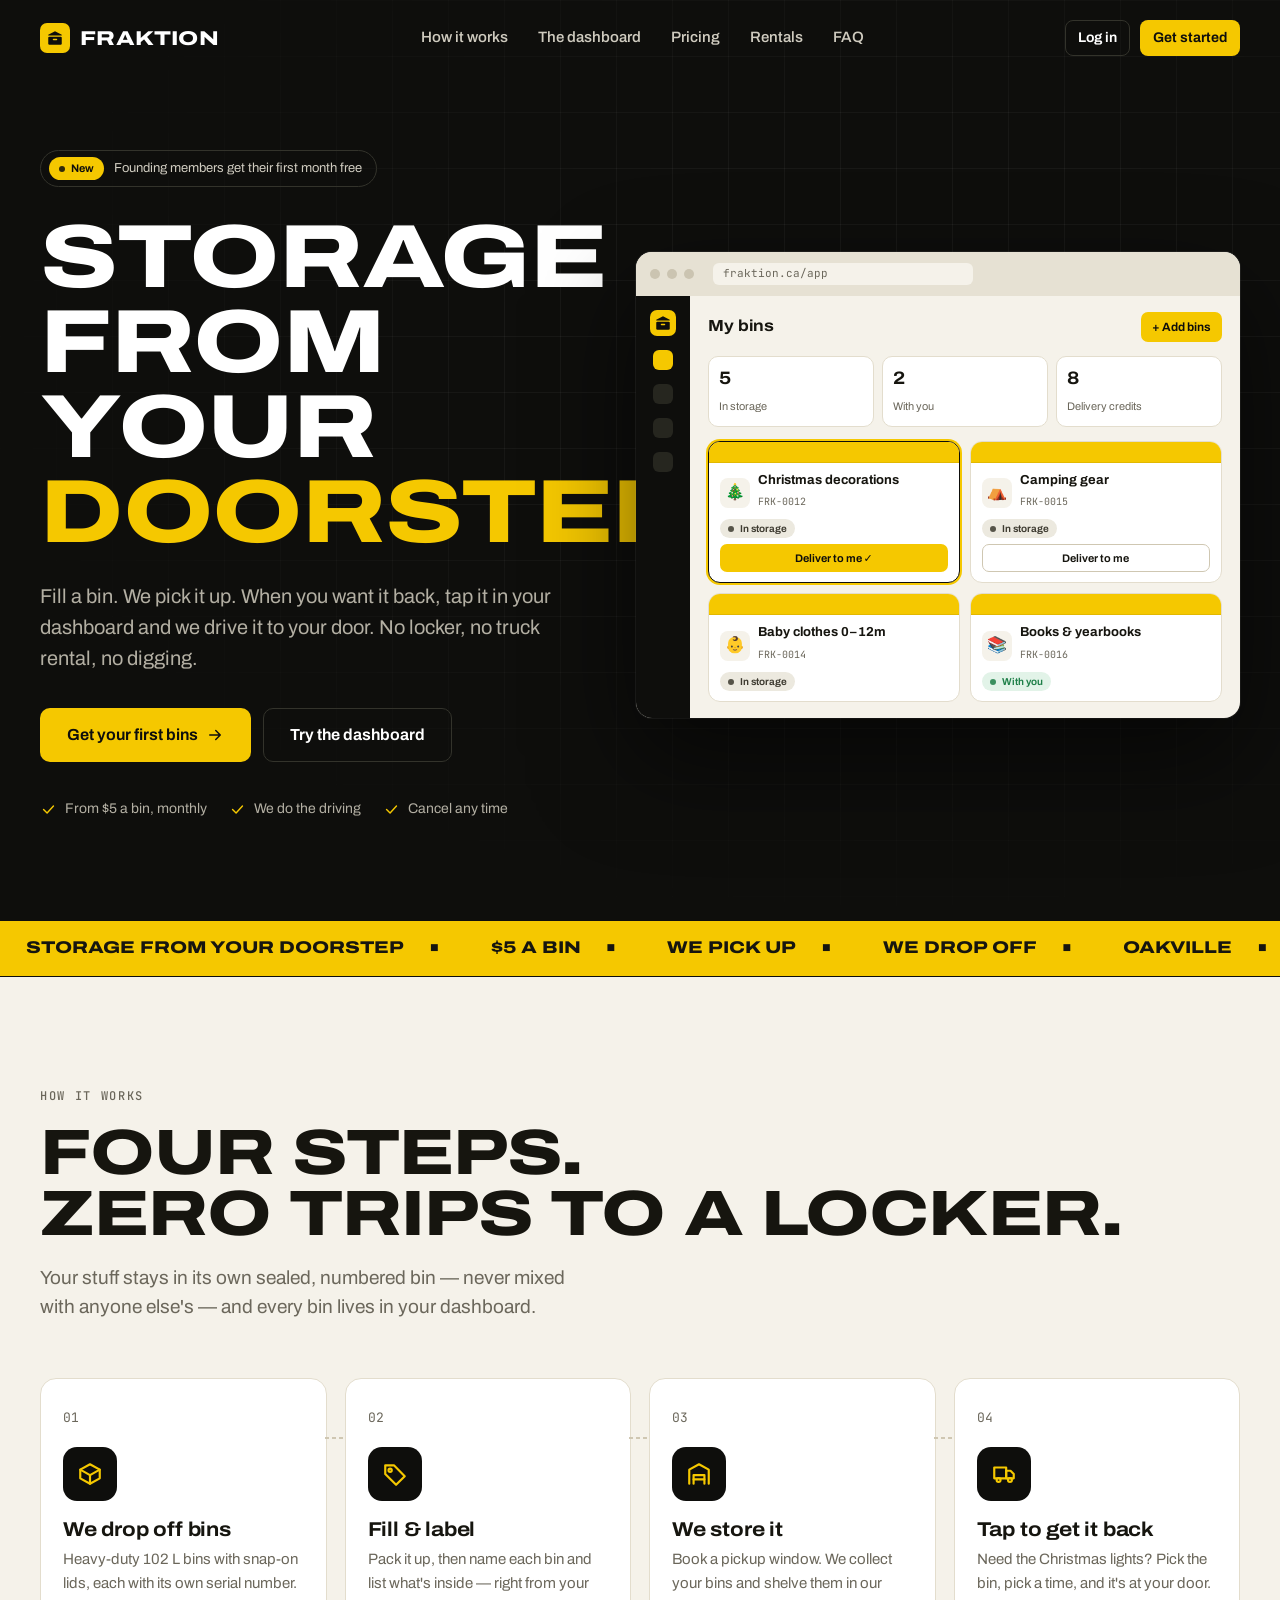
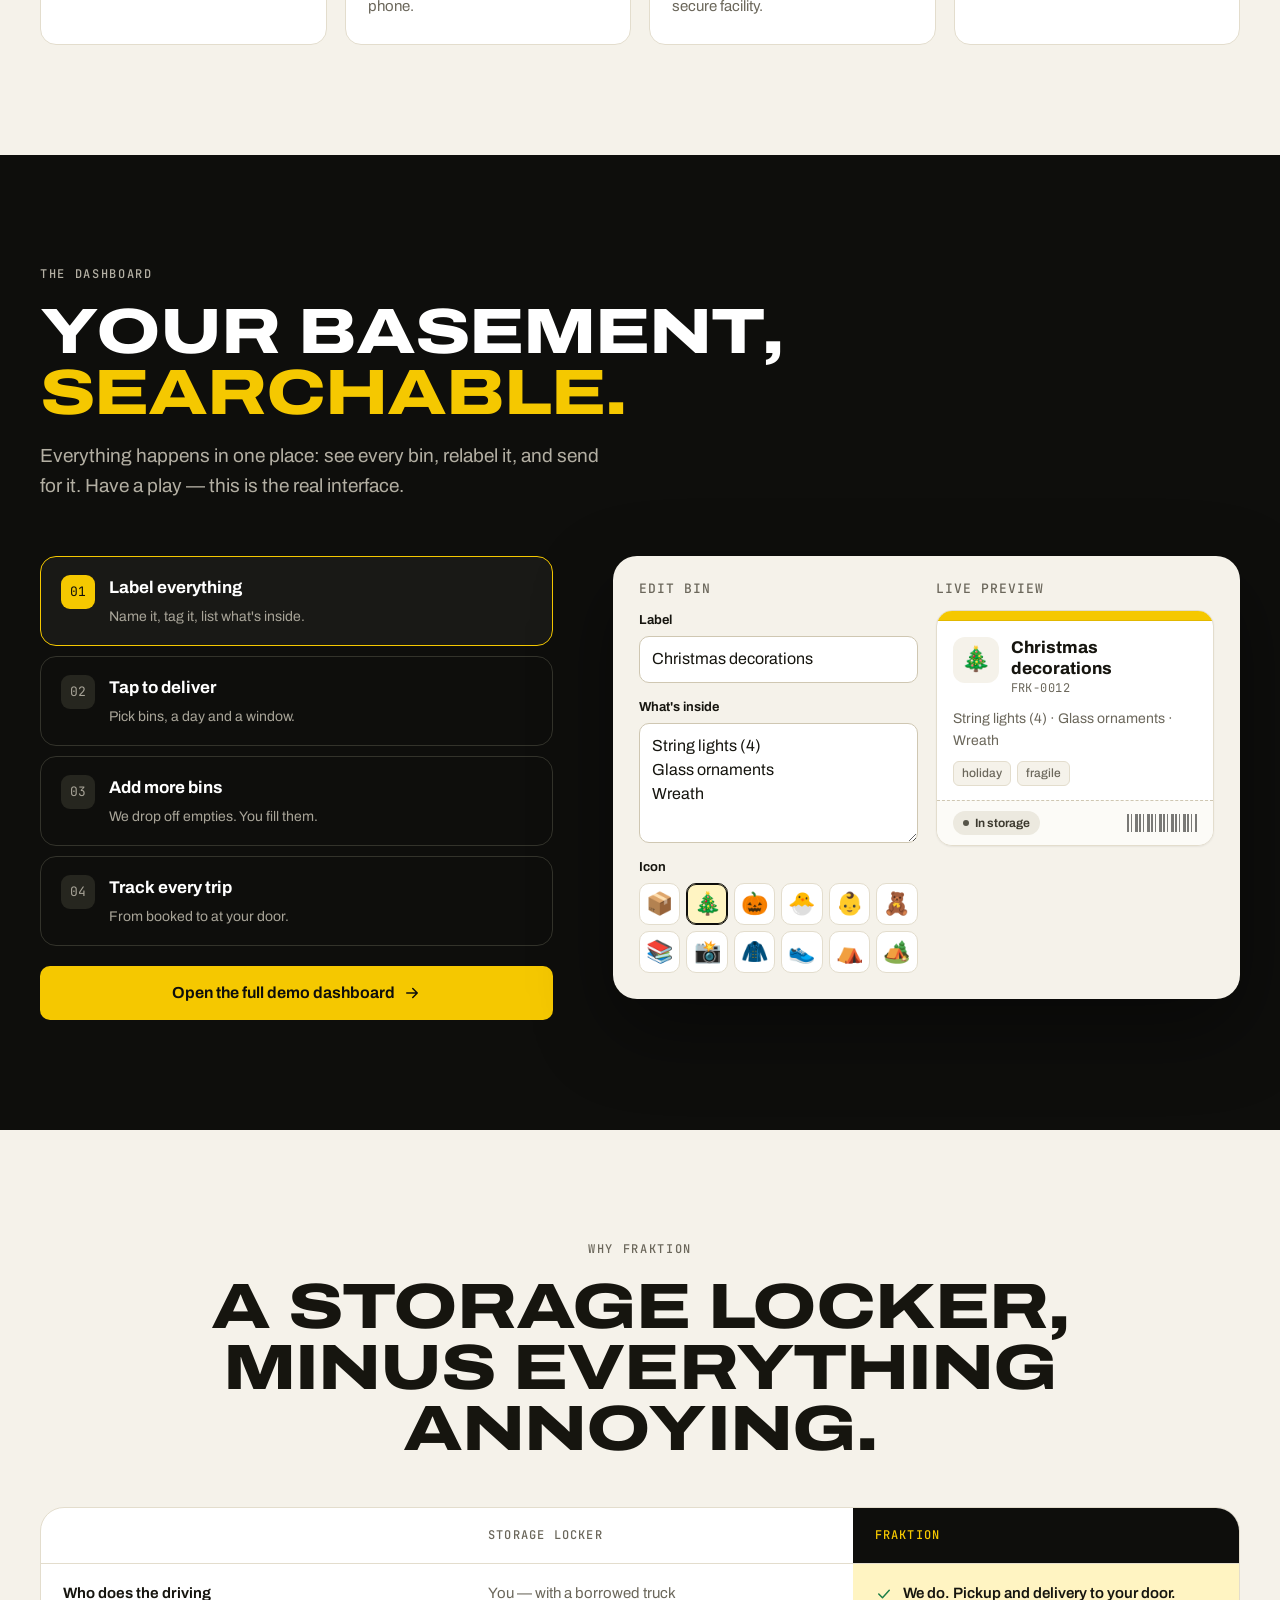
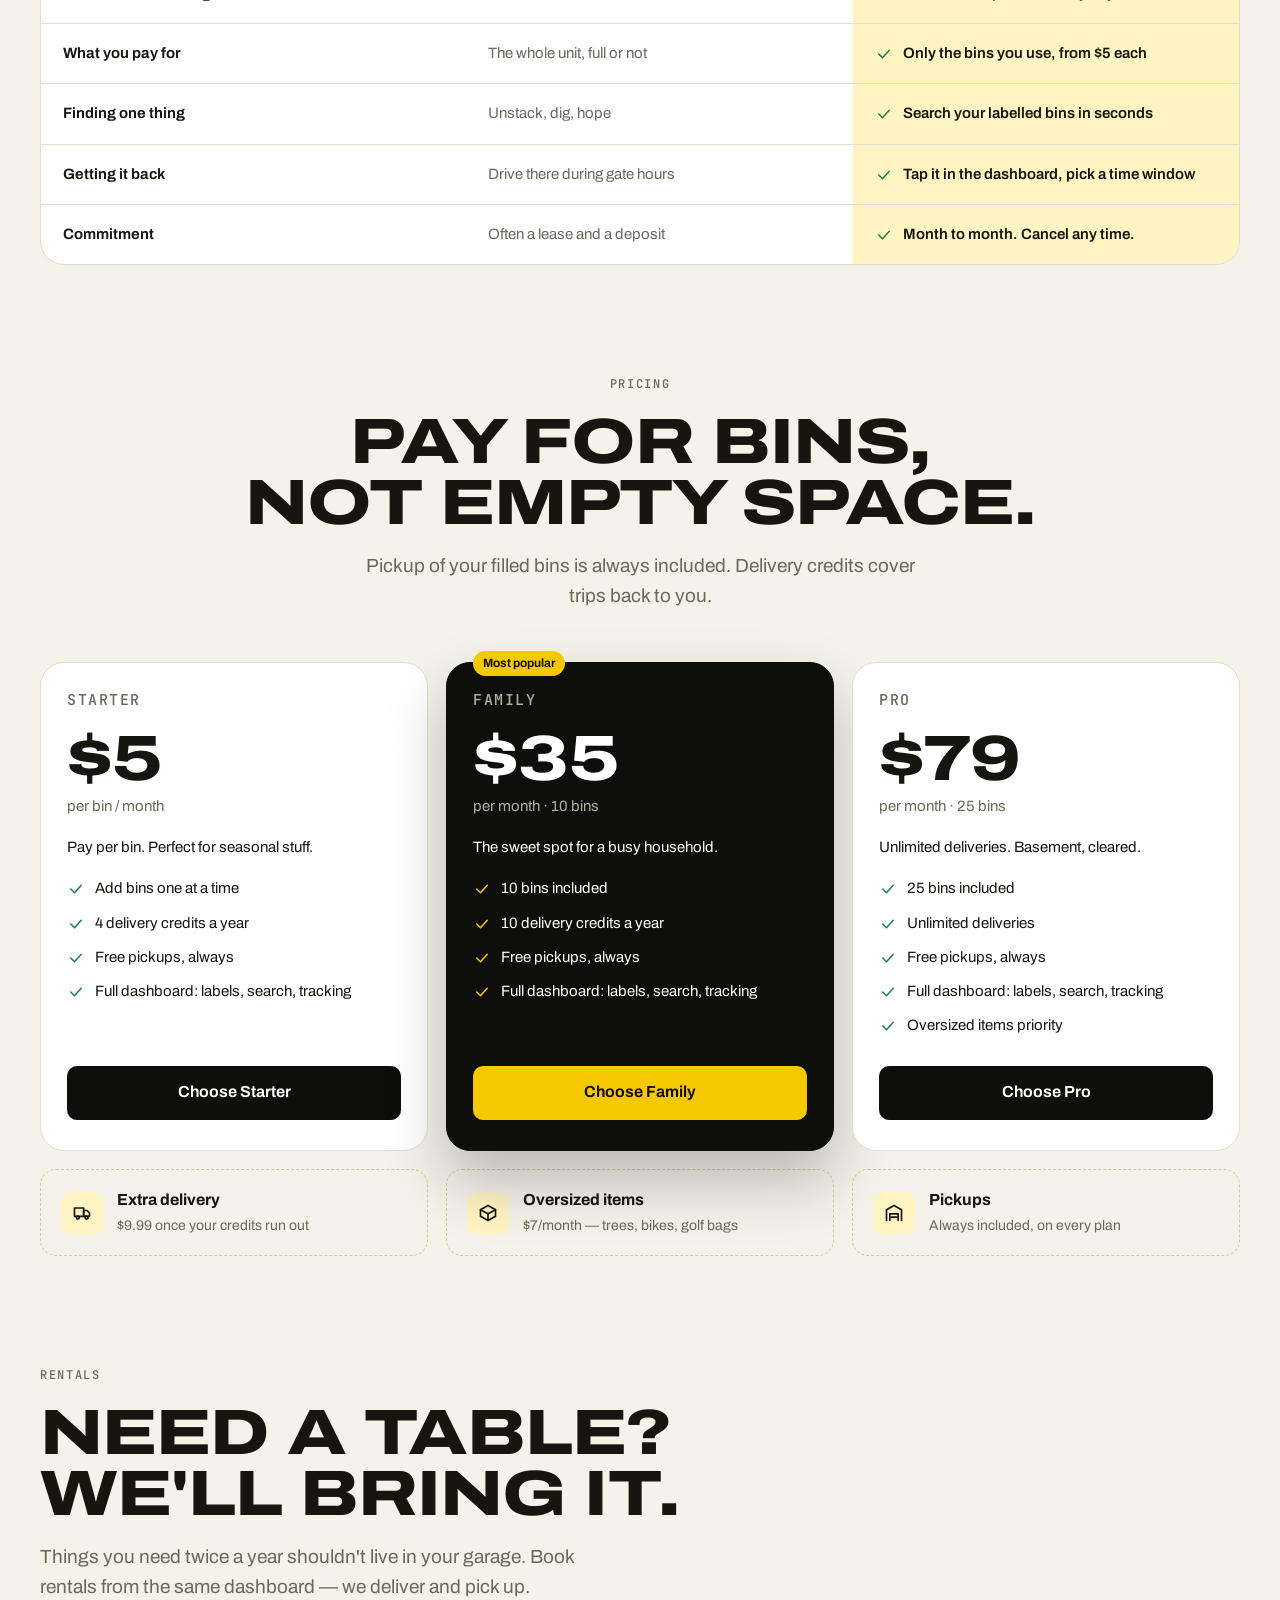
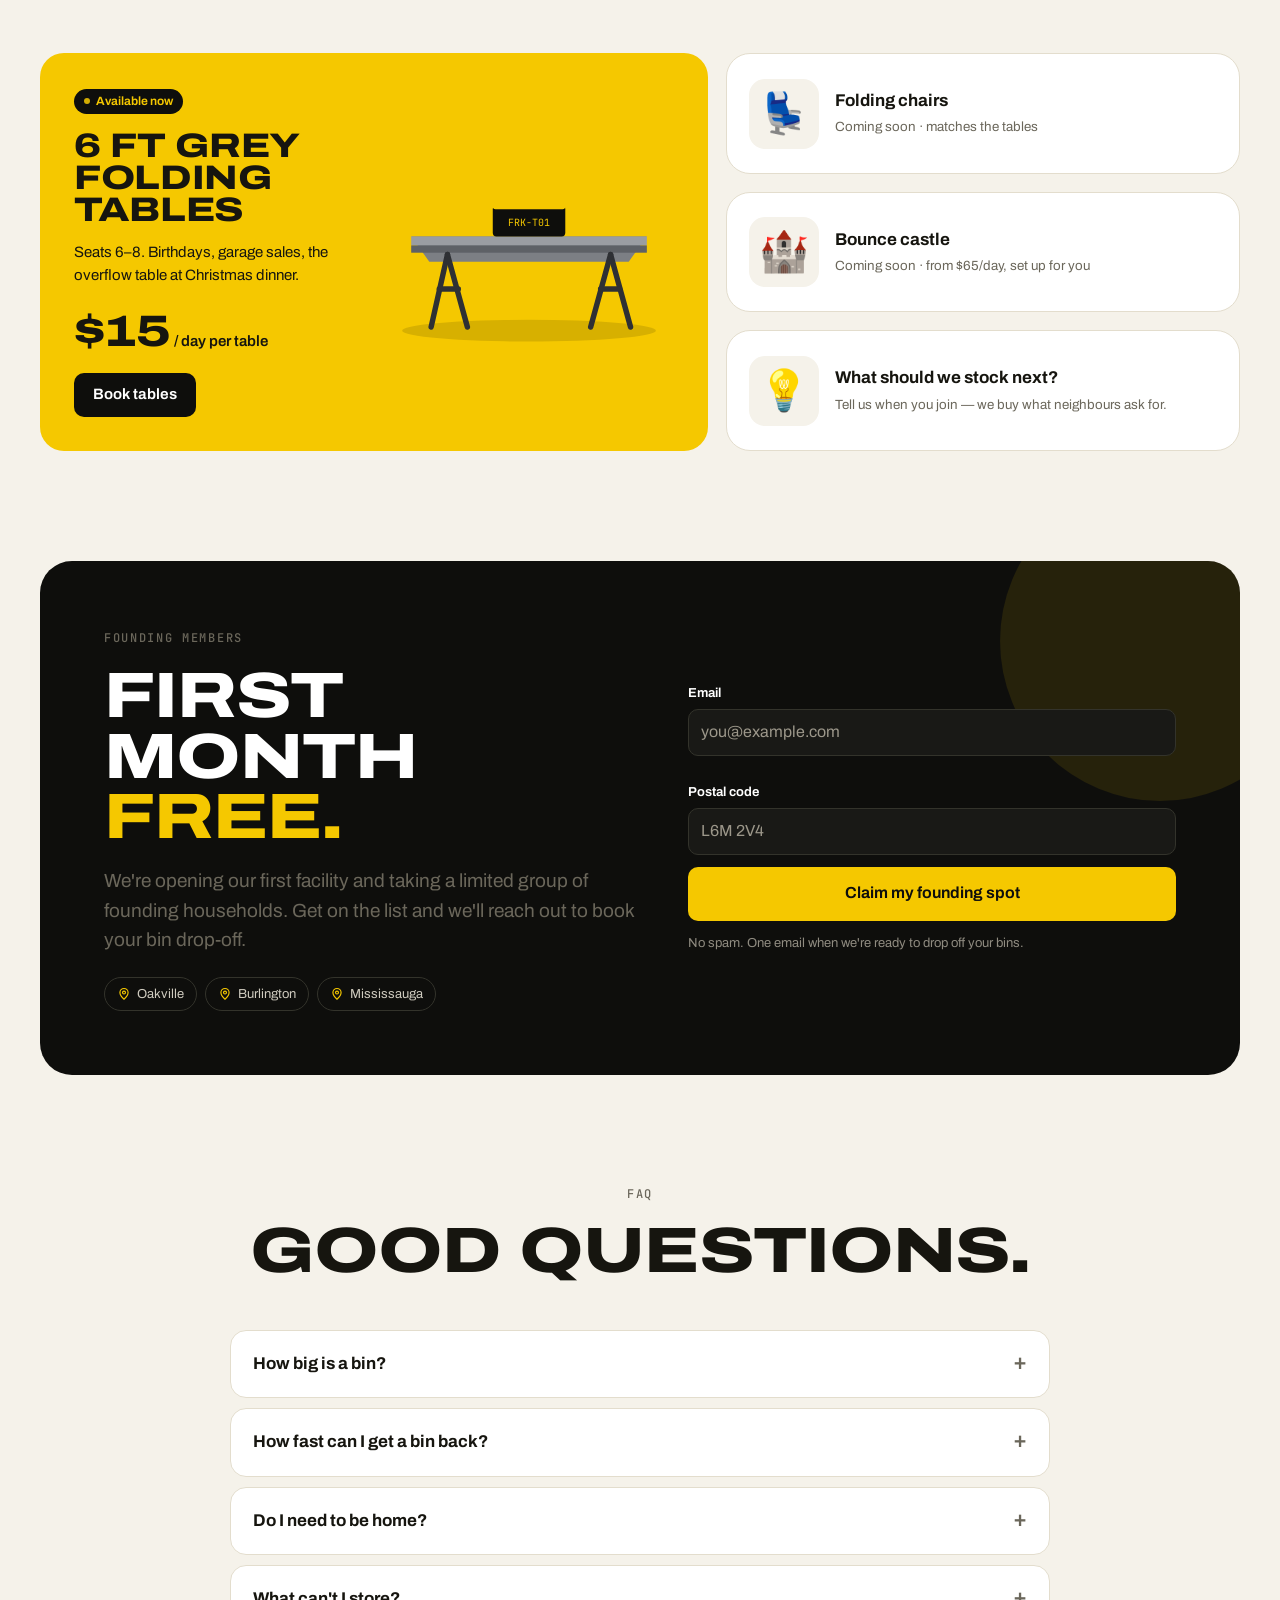
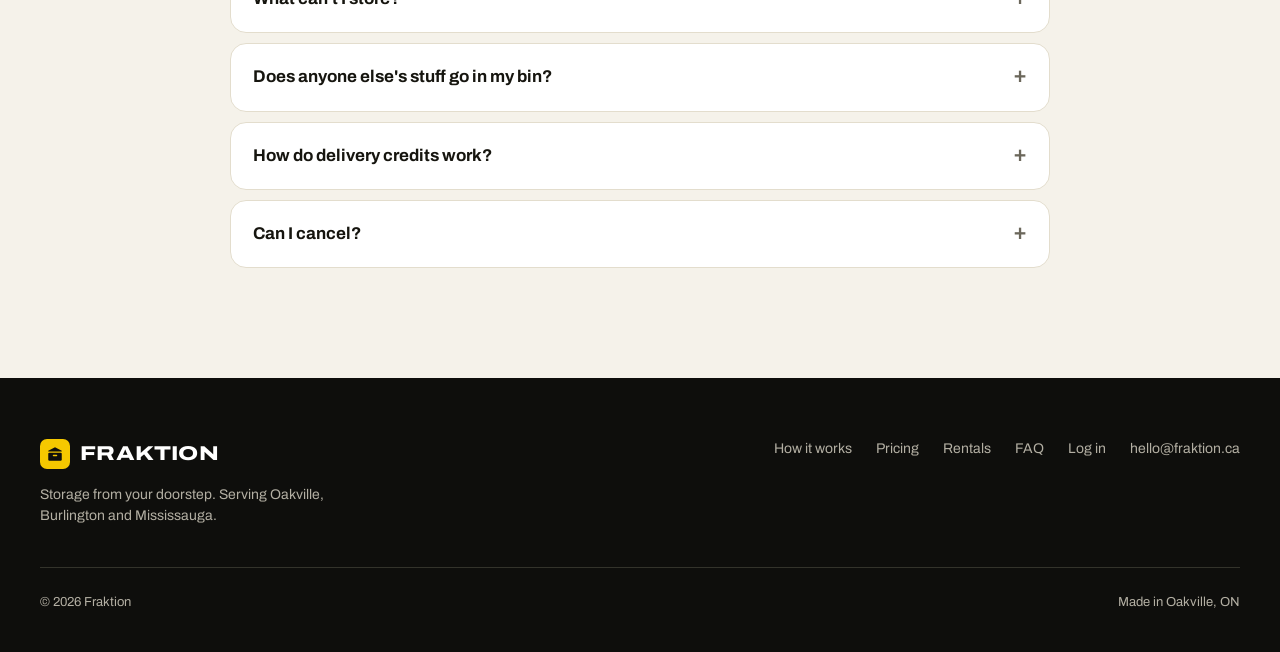
==== commit cf060208: "Rebuild Fraktion: new site, customer dashboard, ops board - Marketing site: "Storage from your doors" ====
--- a/index.html
+++ b/index.html
@@ -1,1468 +1,571 @@
 <!DOCTYPE html>
 <html lang="en">
 <head>
-  <meta charset="UTF-8" />
-  <meta name="viewport" content="width=device-width, initial-scale=1.0" />
-<title>Fraktion — On-Demand Storage, Delivered</title>
-  <link rel="preconnect" href="https://fonts.googleapis.com" />
-  <link rel="preconnect" href="https://fonts.gstatic.com" crossorigin />
-  <link href="https://fonts.googleapis.com/css2?family=Bebas+Neue&family=DM+Sans:wght@300;400;500;600&family=DM+Mono:wght@400;500&display=swap" rel="stylesheet" />
+  <meta charset="UTF-8">
+  <meta name="viewport" content="width=device-width, initial-scale=1">
+  <title>Fraktion — Storage from your doorstep</title>
+  <meta name="description" content="Fill a bin, we pick it up. Tap the app when you want it back and we drive it to your door. From $5 a bin. Oakville, Burlington and Mississauga.">
+  <meta property="og:title" content="Fraktion — Storage from your doorstep">
+  <meta property="og:description" content="Fill a bin. We pick it up. Tap to get it back. From $5/bin/month.">
+  <link rel="icon" href="assets/img/favicon.svg" type="image/svg+xml">
+  <link rel="preconnect" href="https://fonts.googleapis.com">
+  <link rel="preconnect" href="https://fonts.gstatic.com" crossorigin>
+  <link href="https://fonts.googleapis.com/css2?family=Archivo:wdth,wght@62..125,300..900&family=JetBrains+Mono:wght@400;500;600&display=swap" rel="stylesheet">
+  <link rel="stylesheet" href="assets/css/fraktion.css">
   <style>
-    *, *::before, *::after { box-sizing: border-box; margin: 0; padding: 0; }
-
-    :root {
-      --black: #0a0a0a;
-      --off-black: #111111;
-      --panel: #161616;
-      --border: #2a2a2a;
-      --yellow: #f5c800;
-      --yellow-dim: #c9a500;
-      --white: #f4f0e8;
-      --grey: #888;
-      --light-grey: #bbb;
-      --radius: 4px;
+    .wrap { width: min(1200px, 100% - 40px); margin-inline: auto; }
+    section { padding: 110px 0; }
+    .h2 { font-size: clamp(36px, 5.2vw, 64px); }
+    .lede { font-size: 19px; color: var(--muted); max-width: 560px; }
+    .on-dark { background: var(--ink); color: #fff; }
+    .on-dark .lede, .on-dark .eyebrow { color: #B3AFA3; }
+
+    /* Nav */
+    .site-nav { position: absolute; top: 0; left: 0; right: 0; z-index: 30; }
+    .site-nav .wrap { display: flex; align-items: center; justify-content: space-between; height: 76px; }
+    .site-nav .logo { color: #fff; }
+    .nav-links { display: flex; align-items: center; gap: 30px; }
+    .nav-links a { color: #CFCBBF; text-decoration: none; font-weight: 550; font-size: 15px; }
+    .nav-links a:hover { color: #fff; }
+    .nav-cta { display: flex; gap: 10px; }
+    .nav-links .mobile-only { display: none; }
+    .nav-links.open .mobile-only { display: block; color: var(--yellow); }
+    .menu-btn { display: none; background: none; border: 1px solid var(--ink-line); color: #fff; border-radius: 9px; width: 42px; height: 42px; }
+
+    /* Hero */
+    .hero { position: relative; overflow: hidden; padding: 150px 0 100px; }
+    .hero::before {
+      content: ''; position: absolute; inset: 0; pointer-events: none;
+      background-image: linear-gradient(rgba(255,255,255,.045) 1px, transparent 1px), linear-gradient(90deg, rgba(255,255,255,.045) 1px, transparent 1px);
+      background-size: 56px 56px; mask-image: radial-gradient(ellipse at 70% 40%, #000 30%, transparent 75%);
     }
-
-    html { scroll-behavior: smooth; }
-
-    body {
-      background: var(--black);
-      color: var(--white);
-      font-family: 'DM Sans', sans-serif;
-      font-weight: 400;
-      overflow-x: hidden;
+    .hero-grid { position: relative; display: grid; grid-template-columns: minmax(0, 1fr) minmax(0, 1.12fr); gap: 56px; align-items: center; }
+    .hero-badge { display: inline-flex; align-items: center; gap: 10px; padding: 6px 14px 6px 8px; border: 1px solid var(--ink-line); border-radius: 999px; font-size: 13px; color: #CFCBBF; margin-bottom: 28px; }
+    .hero-badge .pill { font-size: 11px; }
+    .hero h1 { font-size: clamp(48px, 7vw, 92px); }
+    .hero h1 em { font-style: normal; color: var(--yellow); }
+    .hero .lede { margin: 26px 0 34px; font-size: 20px; }
+    .hero-ctas { display: flex; gap: 12px; flex-wrap: wrap; }
+    .hero-proof { display: flex; gap: 22px; flex-wrap: wrap; margin-top: 36px; font-size: 14px; color: #B3AFA3; }
+    .hero-proof span { display: inline-flex; align-items: center; gap: 8px; }
+    .hero-proof svg { width: 17px; height: 17px; color: var(--yellow); }
+
+    /* Browser-frame dashboard mockup */
+    .mock { position: relative; }
+    .frame { background: var(--paper); border-radius: 16px; overflow: hidden; box-shadow: 0 40px 100px rgba(0,0,0,.55), 0 0 0 1px rgba(255,255,255,.08); color: var(--text); }
+    .frame-bar { display: flex; align-items: center; gap: 7px; padding: 11px 14px; background: #E6E1D3; }
+    .frame-bar i { width: 10px; height: 10px; border-radius: 50%; background: #CBC4B1; }
+    .frame-bar .url { margin-left: 12px; flex: 1; max-width: 260px; height: 22px; border-radius: 6px; background: #F5F2EA; font-family: var(--mono); font-size: 11px; color: var(--muted); display: flex; align-items: center; padding: 0 10px; }
+    .frame-body { display: grid; grid-template-columns: 54px 1fr; min-height: 400px; }
+    .frame-side { background: var(--ink); display: grid; align-content: start; justify-items: center; gap: 14px; padding: 14px 0; }
+    .frame-side .logo-mark { width: 26px; height: 26px; }
+    .frame-side i { width: 20px; height: 20px; border-radius: 6px; background: var(--ink-3); }
+    .frame-side i.on { background: var(--yellow); }
+    .frame-main { padding: 16px 18px; min-width: 0; }
+    .frame-top { display: flex; justify-content: space-between; align-items: center; margin-bottom: 14px; gap: 10px; }
+    .frame-top b { font-size: 16px; font-stretch: 112%; }
+    .frame-top .btn { min-height: 30px; font-size: 12px; padding: 0 10px; border-radius: 7px; }
+    .frame-stats { display: grid; grid-template-columns: repeat(3, 1fr); gap: 8px; margin-bottom: 14px; }
+    .frame-stats div { background: #fff; border: 1px solid var(--line); border-radius: 10px; padding: 8px 10px; }
+    .frame-stats b { display: block; font-size: 18px; font-stretch: 112%; }
+    .frame-stats small { font-size: 11px; color: var(--muted); }
+    .frame-bins { display: grid; grid-template-columns: repeat(2, 1fr); gap: 10px; }
+    .mini-bin { background: #fff; border: 1px solid var(--line); border-radius: 12px; overflow: hidden; transition: box-shadow .3s, border-color .3s; }
+    .mini-bin .bin-lid { height: 6px; }
+    .mini-bin > div { padding: 10px 11px; display: grid; gap: 6px; }
+    .mini-bin .row { display: flex; gap: 8px; align-items: center; }
+    .mini-bin .em { width: 30px; height: 30px; border-radius: 8px; background: var(--paper); display: grid; place-items: center; font-size: 16px; }
+    .mini-bin b { font-size: 13px; line-height: 1.2; display: block; }
+    .mini-bin code { font-family: var(--mono); font-size: 10px; color: var(--muted); }
+    .mini-bin .pill { font-size: 10px; padding: 2px 8px; justify-self: start; transition: background .3s, color .3s; }
+    .mini-bin .go { justify-self: stretch; min-height: 28px; font-size: 11px; border-radius: 7px; padding: 0 8px; }
+    .mini-bin.hot { border-color: var(--ink); box-shadow: 0 0 0 2px var(--yellow); }
+    .float-card {
+      position: absolute; background: #fff; color: var(--text); border-radius: 14px; box-shadow: 0 20px 50px rgba(0,0,0,.35);
+      padding: 12px 14px; display: flex; gap: 12px; align-items: center; font-size: 13px;
+      transition: opacity .4s var(--ease), transform .4s var(--ease);
     }
-
-    /* NAV */
-    nav {
-      position: fixed;
-      top: 0; left: 0; right: 0;
-      z-index: 100;
-      display: flex;
-      align-items: center;
-      justify-content: space-between;
-      padding: 0 48px;
-      height: 64px;
-      background: rgba(10,10,10,0.92);
-      backdrop-filter: blur(12px);
-      border-bottom: 1px solid var(--border);
+    .float-card .row-icon { width: 36px; height: 36px; background: var(--yellow); }
+    .float-card b { display: block; font-size: 14px; }
+    .float-card small { color: var(--muted); }
+    .float-card.hide { opacity: 0; transform: translateY(10px); }
+    .fc-1 { left: -34px; bottom: 54px; }
+    .fc-2 { right: -22px; top: 86px; }
+
+    /* Marquee */
+    .ticker { background: var(--yellow); overflow: hidden; white-space: nowrap; border-block: 1px solid var(--ink); }
+    .ticker-inner { display: inline-flex; animation: tick 34s linear infinite; }
+    .ticker span { font-weight: 800; font-stretch: 125%; text-transform: uppercase; font-size: 17px; padding: 14px 26px; display: inline-flex; align-items: center; gap: 26px; }
+    .ticker span::after { content: '■'; font-size: 9px; }
+    @keyframes tick { to { transform: translateX(-50%); } }
+
+    /* Steps */
+    .steps { display: grid; grid-template-columns: repeat(4, 1fr); gap: 18px; margin-top: 56px; counter-reset: s; }
+    .step { position: relative; padding: 26px 22px; background: var(--card); border: 1px solid var(--line); border-radius: var(--r-lg); }
+    .step-num { font-family: var(--mono); font-size: 13px; color: var(--muted); }
+    .step-icon { width: 54px; height: 54px; border-radius: 14px; background: var(--ink); color: var(--yellow); display: grid; place-items: center; margin: 18px 0 18px; }
+    .step-icon svg { width: 26px; height: 26px; }
+    .step h3 { font-size: 20px; font-stretch: 112%; margin-bottom: 8px; }
+    .step p { color: var(--muted); font-size: 15px; }
+    .step:not(:last-child)::after {
+      content: ''; position: absolute; top: 58px; right: -19px; width: 20px; height: 2px;
+      background: repeating-linear-gradient(90deg, var(--line-strong) 0 4px, transparent 4px 7px);
     }
 
-    .nav-logo {
-      font-family: 'Bebas Neue', sans-serif;
-      font-size: 28px;
-      letter-spacing: 0.06em;
-      color: var(--white);
-      text-decoration: none;
+    /* Dashboard showcase */
+    .show-grid { display: grid; grid-template-columns: minmax(0, .9fr) minmax(0, 1.1fr); gap: 60px; align-items: start; margin-top: 56px; }
+    .show-tabs { display: grid; gap: 10px; }
+    .show-tab {
+      text-align: left; display: grid; grid-template-columns: auto 1fr; gap: 4px 14px; padding: 18px 20px;
+      background: transparent; border: 1px solid var(--ink-line); border-radius: var(--r-lg); color: #fff; cursor: pointer;
+      transition: background .2s, border-color .2s;
     }
-    .nav-logo span { color: var(--yellow); }
-
-    .nav-links {
-      display: flex;
-      gap: 40px;
-      list-style: none;
+    .show-tab .n { grid-row: span 2; width: 34px; height: 34px; border-radius: 9px; display: grid; place-items: center; background: var(--ink-3); font-family: var(--mono); font-size: 13px; }
+    .show-tab b { font-size: 17px; }
+    .show-tab span { color: #A8A498; font-size: 14px; }
+    .show-tab[aria-selected="true"] { background: var(--ink-2); border-color: var(--yellow); }
+    .show-tab[aria-selected="true"] .n { background: var(--yellow); color: var(--ink); }
+    .show-stage { background: var(--paper); color: var(--text); border-radius: var(--r-xl); padding: 26px; min-height: 440px; box-shadow: 0 30px 80px rgba(0,0,0,.4); }
+    .show-panel[hidden] { display: none; }
+    .show-panel { animation: rise .3s var(--ease); }
+    .show-panel h4 { font-size: 13px; font-family: var(--mono); color: var(--muted); font-weight: 500; letter-spacing: .08em; text-transform: uppercase; margin-bottom: 14px; }
+    .split2 { display: grid; grid-template-columns: 1fr 1fr; gap: 18px; align-items: start; }
+    .price-calc { margin-top: 18px; padding: 16px; border-radius: var(--r); background: var(--ink); color: #fff; display: flex; justify-content: space-between; align-items: center; }
+    .price-calc b { font-size: 28px; font-stretch: 115%; color: var(--yellow); }
+
+    /* Compare */
+    .compare { margin-top: 48px; border: 1px solid var(--line); border-radius: var(--r-xl); overflow: hidden; background: var(--card); }
+    .compare-row { display: grid; grid-template-columns: 1.1fr 1fr 1fr; border-top: 1px solid var(--line); }
+    .compare-row:first-child { border-top: 0; }
+    .compare-row > div { padding: 18px 22px; font-size: 15px; }
+    .compare-row > div:first-child { font-weight: 650; }
+    .compare-row > div:nth-child(2) { color: var(--muted); }
+    .compare-row > div:last-child { background: var(--yellow-soft); font-weight: 600; display: flex; gap: 10px; align-items: flex-start; }
+    .compare-row > div:last-child svg { width: 18px; height: 18px; color: var(--green); flex-shrink: 0; margin-top: 3px; }
+    .compare-head > div { font-family: var(--mono); font-size: 12px; text-transform: uppercase; letter-spacing: .1em; font-weight: 500 !important; color: var(--muted) !important; }
+    .compare-head > div:last-child { background: var(--ink) !important; color: var(--yellow) !important; }
+
+    /* Pricing */
+    .plans { display: grid; grid-template-columns: repeat(3, 1fr); gap: 18px; margin-top: 52px; }
+    .plan { position: relative; display: flex; flex-direction: column; padding: 30px 26px; background: var(--card); border: 1px solid var(--line); border-radius: var(--r-xl); }
+    .plan.featured { background: var(--ink); color: #fff; border-color: var(--ink); box-shadow: 0 30px 60px rgba(14,14,12,.25); }
+    .plan .pill-yellow { position: absolute; top: -12px; left: 26px; }
+    .plan h3 { font-size: 15px; font-family: var(--mono); font-weight: 500; letter-spacing: .1em; text-transform: uppercase; color: var(--muted); }
+    .plan.featured h3 { color: #B3AFA3; }
+    .plan-price { font-size: 64px; font-weight: 800; font-stretch: 125%; line-height: 1; margin: 18px 0 4px; }
+    .plan-unit { color: var(--muted); font-size: 15px; }
+    .plan.featured .plan-unit { color: #B3AFA3; }
+    .plan-blurb { margin: 18px 0; font-size: 15px; }
+    .plan ul { list-style: none; padding: 0; margin: 0 0 28px; display: grid; gap: 11px; font-size: 15px; }
+    .plan li { display: flex; gap: 10px; }
+    .plan li svg { width: 18px; height: 18px; color: var(--green); flex-shrink: 0; margin-top: 3px; }
+    .plan.featured li svg { color: var(--yellow); }
+    .plan .btn { margin-top: auto; }
+    .addons { display: grid; grid-template-columns: repeat(3, 1fr); gap: 18px; margin-top: 18px; }
+    .addon { display: flex; gap: 14px; align-items: center; padding: 18px 20px; border: 1px dashed var(--line-strong); border-radius: var(--r-lg); }
+    .addon .row-icon { background: var(--yellow-soft); }
+    .addon b { display: block; }
+    .addon small { color: var(--muted); font-size: 14px; }
+
+    /* Rentals */
+    .rent-grid { display: grid; grid-template-columns: 1.3fr 1fr; gap: 18px; margin-top: 52px; }
+    .rent-hero { position: relative; display: grid; grid-template-columns: 1fr 1fr; align-items: center; gap: 20px; padding: 34px; border-radius: var(--r-xl); background: var(--yellow); overflow: hidden; }
+    .rent-hero h3 { font-size: 34px; font-stretch: 125%; text-transform: uppercase; font-weight: 800; line-height: .95; }
+    .rent-hero p { margin: 14px 0 22px; font-size: 15px; }
+    .rent-hero .price { font-size: 44px; font-weight: 800; font-stretch: 125%; line-height: 1; }
+    .rent-hero .price small { font-size: 15px; font-stretch: 100%; font-weight: 600; }
+    .table-art { width: 100%; height: auto; }
+    .rent-side { display: grid; gap: 18px; }
+    .rent-mini { display: flex; gap: 16px; align-items: center; padding: 22px; border-radius: var(--r-xl); background: var(--card); border: 1px solid var(--line); }
+    .rent-mini .big { font-size: 40px; width: 70px; height: 70px; display: grid; place-items: center; border-radius: 16px; background: var(--paper); flex-shrink: 0; }
+    .rent-mini b { display: block; font-size: 17px; }
+    .rent-mini small { color: var(--muted); }
+
+    /* Founding members */
+    .founding { background: var(--ink); color: #fff; border-radius: 32px; padding: 64px; display: grid; grid-template-columns: 1.1fr 1fr; gap: 48px; align-items: center; position: relative; overflow: hidden; }
+    .founding::after { content: ''; position: absolute; right: -80px; top: -80px; width: 320px; height: 320px; border-radius: 50%; background: var(--yellow); opacity: .1; }
+    .founding .h2 em { font-style: normal; color: var(--yellow); }
+    .wl-form { display: grid; gap: 12px; position: relative; z-index: 1; }
+    .wl-form .field-row { margin-top: 0; }
+    .areas { display: flex; gap: 8px; flex-wrap: wrap; margin-top: 22px; }
+    .areas span { border: 1px solid var(--ink-line); border-radius: 999px; padding: 6px 12px; font-size: 13px; display: inline-flex; gap: 6px; align-items: center; color: #CFCBBF; }
+    .areas svg { width: 14px; height: 14px; color: var(--yellow); }
+    .wl-done { display: none; padding: 20px; border-radius: var(--r-lg); background: var(--ink-2); border: 1px solid var(--yellow); }
+    .wl-done.show { display: block; }
+
+    /* FAQ */
+    .faq { max-width: 820px; margin: 48px auto 0; display: grid; gap: 10px; }
+    .faq details { background: var(--card); border: 1px solid var(--line); border-radius: var(--r-lg); }
+    .faq summary { cursor: pointer; list-style: none; padding: 20px 22px; font-weight: 700; font-size: 17px; display: flex; justify-content: space-between; gap: 16px; }
+    .faq summary::-webkit-details-marker { display: none; }
+    .faq summary::after { content: '+'; font-size: 22px; line-height: 1; color: var(--muted); transition: transform .2s; }
+    .faq details[open] summary::after { transform: rotate(45deg); }
+    .faq details p { padding: 0 22px 20px; color: var(--muted); }
+
+    footer { background: var(--ink); color: #B3AFA3; padding: 60px 0 40px; font-size: 14px; }
+    .foot { display: flex; justify-content: space-between; gap: 30px; flex-wrap: wrap; }
+    .foot .logo { color: #fff; }
+    .foot-links { display: flex; gap: 24px; flex-wrap: wrap; }
+    .foot-links a { text-decoration: none; }
+    .foot-links a:hover { color: #fff; }
+    .foot-bottom { margin-top: 40px; padding-top: 24px; border-top: 1px solid var(--ink-line); display: flex; justify-content: space-between; flex-wrap: wrap; gap: 12px; font-size: 13px; }
+
+    .center { text-align: center; }
+    .center .lede { margin-inline: auto; }
+    .section-intro { display: grid; gap: 18px; }
+
+    @media (max-width: 1020px) {
+      .hero-grid, .show-grid, .founding, .rent-grid { grid-template-columns: 1fr; }
+      .mock { max-width: 640px; }
+      .fc-1 { left: 10px; } .fc-2 { right: 10px; }
+      .steps { grid-template-columns: repeat(2, 1fr); }
+      .step::after { display: none; }
+      .plans, .addons { grid-template-columns: 1fr; max-width: 520px; }
     }
-    .nav-links a {
-      color: var(--grey);
-      text-decoration: none;
-      font-size: 14px;
-      font-weight: 500;
-      letter-spacing: 0.04em;
-      text-transform: uppercase;
-      transition: color 0.2s;
-    }
-    .nav-links a:hover { color: var(--white); }
-
-    .nav-cta {
-      background: var(--yellow);
-      color: var(--black) !important;
-      padding: 9px 22px;
-      border-radius: var(--radius);
-      font-weight: 600 !important;
-      transition: background 0.2s !important;
-    }
-    .nav-cta:hover { background: var(--yellow-dim) !important; }
-
-    /* HERO */
-    .hero {
-      min-height: 100vh;
-      display: grid;
-      grid-template-columns: 1fr 1fr;
-      padding-top: 64px;
-      position: relative;
-      overflow: hidden;
-    }
-
-    .hero-bg-grid {
-      position: absolute;
-      inset: 0;
-      background-image:
-        linear-gradient(var(--border) 1px, transparent 1px),
-        linear-gradient(90deg, var(--border) 1px, transparent 1px);
-      background-size: 60px 60px;
-      opacity: 0.35;
-      pointer-events: none;
-    }
-
-    .hero-left {
-      display: flex;
-      flex-direction: column;
-      justify-content: center;
-      padding: 80px 48px 80px 80px;
-      position: relative;
-      z-index: 2;
-    }
-
-    .hero-badge {
-      display: inline-flex;
-      align-items: center;
-      gap: 8px;
-      background: rgba(245,200,0,0.1);
-      border: 1px solid rgba(245,200,0,0.3);
-      border-radius: 2px;
-      padding: 6px 14px;
-      font-family: 'DM Mono', monospace;
-      font-size: 11px;
-      font-weight: 500;
-      color: var(--yellow);
-      letter-spacing: 0.1em;
-      text-transform: uppercase;
-      margin-bottom: 36px;
-      width: fit-content;
-    }
-
-    .hero-badge::before {
-      content: '';
-      width: 6px; height: 6px;
-      border-radius: 50%;
-      background: var(--yellow);
-      animation: pulse 2s ease-in-out infinite;
-    }
-
-    @keyframes pulse {
-      0%, 100% { opacity: 1; transform: scale(1); }
-      50% { opacity: 0.4; transform: scale(0.7); }
-    }
-
-    .hero-headline {
-      font-family: 'Bebas Neue', sans-serif;
-      font-size: clamp(72px, 8vw, 110px);
-      line-height: 0.92;
-      letter-spacing: 0.02em;
-      color: var(--white);
-      margin-bottom: 32px;
-    }
-    .hero-headline .accent { color: var(--yellow); }
-
-    .hero-sub {
-      font-size: 18px;
-      line-height: 1.65;
-      color: var(--light-grey);
-      max-width: 440px;
-      margin-bottom: 48px;
-      font-weight: 300;
-    }
-
-    .hero-actions {
-      display: flex;
-      gap: 16px;
-      align-items: center;
-      flex-wrap: wrap;
-    }
-
-    .btn-primary {
-      background: var(--yellow);
-      color: var(--black);
-      font-family: 'DM Sans', sans-serif;
-      font-size: 15px;
-      font-weight: 600;
-      padding: 14px 32px;
-      border-radius: var(--radius);
-      border: none;
-      cursor: pointer;
-      text-decoration: none;
-      display: inline-block;
-      transition: background 0.2s, transform 0.15s;
-      letter-spacing: 0.02em;
-    }
-    .btn-primary:hover { background: var(--yellow-dim); transform: translateY(-1px); }
-
-    .btn-secondary {
-      font-size: 15px;
-      font-weight: 500;
-      color: var(--light-grey);
-      text-decoration: none;
-      display: inline-flex;
-      align-items: center;
-      gap: 8px;
-      transition: color 0.2s;
-    }
-    .btn-secondary:hover { color: var(--white); }
-    .btn-secondary::after { content: '→'; transition: transform 0.2s; }
-    .btn-secondary:hover::after { transform: translateX(4px); }
-
-    .hero-right {
-      position: relative;
-      z-index: 2;
-      display: flex;
-      align-items: center;
-      justify-content: center;
-      padding: 80px 48px;
-    }
-
-    /* BIN ILLUSTRATION */
-    .bin-visual {
-      position: relative;
-      width: 300px;
-    }
-
-    .bin-stack {
-      display: flex;
-      flex-direction: column;
-      gap: 12px;
-      animation: float 4s ease-in-out infinite;
-    }
-
-    @keyframes float {
-      0%, 100% { transform: translateY(0px); }
-      50% { transform: translateY(-16px); }
-    }
-
-    .bin {
-      width: 260px;
-      height: 88px;
-      border-radius: 6px;
-      position: relative;
-      display: flex;
-      align-items: center;
-      padding: 0 20px;
-      gap: 16px;
-    }
-
-    .bin-body {
-      background: #1c1c1c;
-      border: 1px solid #333;
-    }
-
-    .bin-lid {
-      background: var(--yellow);
-      height: 22px;
-      border-radius: 6px 6px 0 0;
-      width: 260px;
-      margin-bottom: -6px;
-    }
-
-    .bin-tag {
-      font-family: 'DM Mono', monospace;
-      font-size: 11px;
-      color: var(--grey);
-      letter-spacing: 0.06em;
-    }
-    .bin-tag strong {
-      display: block;
-      color: var(--white);
-      font-size: 13px;
-      margin-bottom: 2px;
-    }
-
-    .bin-id {
-      font-family: 'DM Mono', monospace;
-      font-size: 20px;
-      font-weight: 500;
-      color: var(--yellow);
-      margin-left: auto;
-    }
-
-    .bin-icon {
-      font-size: 28px;
-    }
-
-    .delivery-badge {
-      position: absolute;
-      top: -20px;
-      right: -40px;
-      background: var(--panel);
-      border: 1px solid var(--yellow);
-      border-radius: 8px;
-      padding: 12px 16px;
-      font-family: 'DM Mono', monospace;
-      font-size: 11px;
-      color: var(--yellow);
-      letter-spacing: 0.06em;
-      text-transform: uppercase;
-      animation: bob 3s ease-in-out infinite 1s;
-    }
-
-    @keyframes bob {
-      0%, 100% { transform: rotate(-2deg); }
-      50% { transform: rotate(2deg) translateY(-4px); }
-    }
-
-    /* TICKER */
-    .ticker {
-      background: var(--yellow);
-      color: var(--black);
-      padding: 12px 0;
-      overflow: hidden;
-      white-space: nowrap;
-    }
-
-    .ticker-inner {
-      display: inline-flex;
-      gap: 0;
-      animation: ticker 20s linear infinite;
-    }
-
-    .ticker-item {
-      font-family: 'Bebas Neue', sans-serif;
-      font-size: 20px;
-      letter-spacing: 0.08em;
-      padding: 0 40px;
-    }
-
-    .ticker-dot {
-      color: rgba(0,0,0,0.3);
-      padding: 0 4px;
-    }
-
-    @keyframes ticker {
-      0% { transform: translateX(0); }
-      100% { transform: translateX(-50%); }
-    }
-
-    /* SECTION COMMONS */
-    section { padding: 100px 80px; }
-
-    .section-label {
-      font-family: 'DM Mono', monospace;
-      font-size: 11px;
-      font-weight: 500;
-      letter-spacing: 0.14em;
-      text-transform: uppercase;
-      color: var(--yellow);
-      margin-bottom: 20px;
-    }
-
-    .section-title {
-      font-family: 'Bebas Neue', sans-serif;
-      font-size: clamp(42px, 5vw, 68px);
-      line-height: 1;
-      letter-spacing: 0.02em;
-      margin-bottom: 24px;
-    }
-
-    .section-body {
-      font-size: 17px;
-      line-height: 1.7;
-      color: var(--light-grey);
-      max-width: 540px;
-      font-weight: 300;
-    }
-
-    /* HOW IT WORKS */
-    .how {
-      background: var(--off-black);
-      border-top: 1px solid var(--border);
-      border-bottom: 1px solid var(--border);
-    }
-
-    .how-header {
-      display: flex;
-      justify-content: space-between;
-      align-items: flex-end;
-      margin-bottom: 72px;
-      flex-wrap: wrap;
-      gap: 24px;
-    }
-
-    .steps {
-      display: grid;
-      grid-template-columns: repeat(4, 1fr);
-      gap: 2px;
-    }
-
-    .step {
-      background: var(--panel);
-      padding: 40px 32px;
-      position: relative;
-      transition: background 0.2s;
-    }
-    .step:hover { background: #1e1e1e; }
-
-    .step-num {
-      font-family: 'Bebas Neue', sans-serif;
-      font-size: 56px;
-      color: var(--border);
-      line-height: 1;
-      margin-bottom: 24px;
-      transition: color 0.2s;
-    }
-    .step:hover .step-num { color: var(--yellow); }
-
-    .step-icon {
-      font-size: 32px;
-      margin-bottom: 16px;
-    }
-
-    .step h3 {
-      font-size: 18px;
-      font-weight: 600;
-      margin-bottom: 10px;
-      color: var(--white);
-    }
-
-    .step p {
-      font-size: 14px;
-      line-height: 1.6;
-      color: var(--grey);
-    }
-
-    /* PRICING */
-    .pricing {
-      background: var(--black);
-    }
-
-    .pricing-header {
-      text-align: center;
-      margin-bottom: 72px;
-    }
-    .pricing-header .section-label { display: block; }
-    .pricing-header .section-body { margin: 0 auto; text-align: center; }
-
-    .plans {
-      display: grid;
-      grid-template-columns: repeat(3, 1fr);
-      gap: 2px;
-      max-width: 1000px;
-      margin: 0 auto;
-    }
-
-    .plan {
-      background: var(--panel);
-      padding: 40px 36px;
-      position: relative;
-      transition: background 0.2s;
-    }
-    .plan:hover { background: #1a1a1a; }
-
-    .plan.featured {
-      background: var(--yellow);
-      color: var(--black);
-    }
-
-    .plan-name {
-      font-family: 'DM Mono', monospace;
-      font-size: 11px;
-      letter-spacing: 0.12em;
-      text-transform: uppercase;
-      color: var(--grey);
-      margin-bottom: 16px;
-    }
-    .plan.featured .plan-name { color: rgba(0,0,0,0.6); }
-
-    .plan-price {
-      font-family: 'Bebas Neue', sans-serif;
-      font-size: 72px;
-      line-height: 1;
-      color: var(--white);
-      margin-bottom: 4px;
-    }
-    .plan.featured .plan-price { color: var(--black); }
-
-    .plan-price-note {
-      font-size: 13px;
-      color: var(--grey);
-      margin-bottom: 32px;
-    }
-    .plan.featured .plan-price-note { color: rgba(0,0,0,0.5); }
-
-    .plan-features {
-      list-style: none;
-      display: flex;
-      flex-direction: column;
-      gap: 12px;
-      margin-bottom: 40px;
-    }
-
-    .plan-features li {
-      font-size: 14px;
-      color: var(--light-grey);
-      display: flex;
-      gap: 10px;
-      align-items: flex-start;
-    }
-    .plan.featured .plan-features li { color: rgba(0,0,0,0.75); }
-
-    .plan-features li::before {
-      content: '✓';
-      color: var(--yellow);
-      font-weight: 700;
-      flex-shrink: 0;
-    }
-    .plan.featured .plan-features li::before { color: var(--black); }
-
-    .plan-btn {
-      width: 100%;
-      padding: 13px;
-      border-radius: var(--radius);
-      border: 1px solid var(--border);
-      background: transparent;
-      color: var(--white);
-      font-family: 'DM Sans', sans-serif;
-      font-size: 14px;
-      font-weight: 600;
-      cursor: pointer;
-      transition: all 0.2s;
-      letter-spacing: 0.04em;
-      text-transform: uppercase;
-    }
-    .plan-btn:hover { border-color: var(--yellow); color: var(--yellow); }
-
-    .plan.featured .plan-btn {
-      background: var(--black);
-      border-color: var(--black);
-      color: var(--white);
-    }
-    .plan.featured .plan-btn:hover { background: #1a1a1a; }
-
-    .plan-badge {
-      position: absolute;
-      top: -1px; right: 32px;
-      background: var(--black);
-      color: var(--yellow);
-      font-family: 'DM Mono', monospace;
-      font-size: 10px;
-      letter-spacing: 0.1em;
-      text-transform: uppercase;
-      padding: 5px 12px;
-      font-weight: 500;
-    }
-
-    /* SERVICES / ADD-ONS */
-    .addons {
-      background: var(--off-black);
-      border-top: 1px solid var(--border);
-    }
-
-    .addons-grid {
-      display: grid;
-      grid-template-columns: repeat(3, 1fr);
-      gap: 2px;
-      margin-top: 64px;
-    }
-
-    .addon-card {
-      background: var(--panel);
-      padding: 36px;
-      transition: background 0.2s;
-    }
-    .addon-card:hover { background: #1a1a1a; }
-
-    .addon-emoji { font-size: 36px; margin-bottom: 16px; display: block; }
-
-    .addon-card h3 {
-      font-size: 20px;
-      font-weight: 600;
-      color: var(--white);
-      margin-bottom: 8px;
-    }
-
-    .addon-card p {
-      font-size: 14px;
-      line-height: 1.6;
-      color: var(--grey);
-    }
-
-    .addon-price {
-      font-family: 'DM Mono', monospace;
-      font-size: 12px;
-      color: var(--yellow);
-      margin-top: 16px;
-      letter-spacing: 0.06em;
-    }
-
-    /* APP SECTION */
-    .app-section {
-      background: var(--black);
-      display: grid;
-      grid-template-columns: 1fr 1fr;
-      gap: 80px;
-      align-items: center;
-      padding: 100px 80px;
-    }
-
-    .app-mockup {
-      background: var(--panel);
-      border: 1px solid var(--border);
-      border-radius: 12px;
-      overflow: hidden;
-      position: relative;
-    }
-
-    .app-header {
-      background: var(--off-black);
-      border-bottom: 1px solid var(--border);
-      padding: 16px 20px;
-      display: flex;
-      align-items: center;
-      gap: 12px;
-    }
-
-    .app-logo-sm {
-      font-family: 'Bebas Neue', sans-serif;
-      font-size: 18px;
-      letter-spacing: 0.06em;
-      color: var(--white);
-    }
-    .app-logo-sm span { color: var(--yellow); }
-
-    .app-header-sub {
-      font-size: 12px;
-      color: var(--grey);
-      margin-left: auto;
-      font-family: 'DM Mono', monospace;
-    }
-
-    .app-bins-list {
-      padding: 20px;
-      display: flex;
-      flex-direction: column;
-      gap: 12px;
-    }
-
-    .app-bin-row {
-      display: flex;
-      align-items: center;
-      gap: 14px;
-      background: var(--off-black);
-      border: 1px solid var(--border);
-      border-radius: 6px;
-      padding: 14px 16px;
-      cursor: pointer;
-      transition: border-color 0.2s;
-    }
-    .app-bin-row:hover { border-color: var(--yellow); }
-
-    .app-bin-icon {
-      width: 36px; height: 36px;
-      background: var(--yellow);
-      border-radius: 4px;
-      display: flex;
-      align-items: center;
-      justify-content: center;
-      font-size: 18px;
-      flex-shrink: 0;
-    }
-
-    .app-bin-info { flex: 1; }
-    .app-bin-name {
-      font-size: 13px;
-      font-weight: 600;
-      color: var(--white);
-      margin-bottom: 2px;
-    }
-    .app-bin-meta {
-      font-size: 11px;
-      color: var(--grey);
-      font-family: 'DM Mono', monospace;
-    }
-
-    .app-bin-code {
-      font-family: 'DM Mono', monospace;
-      font-size: 14px;
-      font-weight: 500;
-      color: var(--yellow);
-    }
-
-    .app-delivery-btn {
-      margin: 0 20px 20px;
-      width: calc(100% - 40px);
-      padding: 14px;
-      background: var(--yellow);
-      border: none;
-      border-radius: 6px;
-      font-family: 'DM Sans', sans-serif;
-      font-weight: 700;
-      font-size: 14px;
-      color: var(--black);
-      cursor: pointer;
-      letter-spacing: 0.06em;
-      text-transform: uppercase;
-    }
-
-    /* FOOTER */
-    footer {
-      background: var(--off-black);
-      border-top: 1px solid var(--border);
-      padding: 60px 80px;
-      display: grid;
-      grid-template-columns: 1fr 1fr 1fr;
-      gap: 40px;
-    }
-
-    .footer-logo {
-      font-family: 'Bebas Neue', sans-serif;
-      font-size: 36px;
-      letter-spacing: 0.06em;
-      color: var(--white);
-      margin-bottom: 12px;
-    }
-    .footer-logo span { color: var(--yellow); }
-
-    .footer-tagline {
-      font-size: 14px;
-      color: var(--grey);
-      line-height: 1.6;
-      max-width: 240px;
-    }
-
-    .footer-col h4 {
-      font-family: 'DM Mono', monospace;
-      font-size: 11px;
-      letter-spacing: 0.12em;
-      text-transform: uppercase;
-      color: var(--yellow);
-      margin-bottom: 20px;
-    }
-
-    .footer-col ul { list-style: none; }
-    .footer-col ul li { margin-bottom: 10px; }
-    .footer-col ul a {
-      text-decoration: none;
-      color: var(--grey);
-      font-size: 14px;
-      transition: color 0.2s;
-    }
-    .footer-col ul a:hover { color: var(--white); }
-
-    .footer-bottom {
-      background: var(--off-black);
-      border-top: 1px solid var(--border);
-      padding: 24px 80px;
-      display: flex;
-      justify-content: space-between;
-      align-items: center;
-    }
-
-    .footer-bottom p {
-      font-size: 12px;
-      color: var(--grey);
-      font-family: 'DM Mono', monospace;
-    }
-
-    /* WAITLIST */
-    .waitlist {
-      background: var(--yellow);
-      padding: 80px;
-      text-align: center;
-    }
-
-    .waitlist .section-label { color: rgba(0,0,0,0.5); display: block; margin-bottom: 16px; }
-    .waitlist .section-title { color: var(--black); margin-bottom: 16px; }
-    .waitlist .section-body { color: rgba(0,0,0,0.65); margin: 0 auto 40px; }
-
-    .waitlist-form {
-      display: flex;
-      gap: 12px;
-      max-width: 460px;
-      margin: 0 auto;
-    }
-
-    .waitlist-input {
-      flex: 1;
-      padding: 14px 18px;
-      border: none;
-      border-radius: var(--radius);
-      background: var(--black);
-      color: var(--white);
-      font-family: 'DM Sans', sans-serif;
-      font-size: 15px;
-      outline: none;
-    }
-    .waitlist-input::placeholder { color: var(--grey); }
-
-    .waitlist-submit {
-      padding: 14px 28px;
-      background: var(--black);
-      color: var(--white);
-      border: none;
-      border-radius: var(--radius);
-      font-family: 'DM Sans', sans-serif;
-      font-size: 15px;
-      font-weight: 600;
-      cursor: pointer;
-      transition: background 0.2s;
-      white-space: nowrap;
-    }
-    .waitlist-submit:hover { background: #222; }
-
-    /* IPHONE MOCKUP */
-    .iphone-wrap {
-      display: flex;
-      justify-content: center;
-      align-items: center;
-      perspective: 1000px;
-    }
-
-    .iphone {
-      animation: float 4s ease-in-out infinite;
-    }
-
-    .iphone-shell {
-      width: 280px;
-      height: 570px;
-      background: linear-gradient(145deg, #2a2a2a 0%, #1a1a1a 40%, #222 100%);
-      border-radius: 44px;
-      padding: 12px;
-      position: relative;
-      box-shadow:
-        0 0 0 1px #3a3a3a,
-        0 0 0 2px #111,
-        0 40px 80px rgba(0,0,0,0.7),
-        inset 0 1px 0 rgba(255,255,255,0.08);
-    }
-
-    /* Physical buttons */
-    .iphone-vol-up, .iphone-vol-down, .iphone-power {
-      position: absolute;
-      background: #2a2a2a;
-      border-radius: 2px;
-    }
-    .iphone-vol-up {
-      left: -3px; top: 100px;
-      width: 3px; height: 30px;
-    }
-    .iphone-vol-down {
-      left: -3px; top: 142px;
-      width: 3px; height: 30px;
-    }
-    .iphone-power {
-      right: -3px; top: 120px;
-      width: 3px; height: 44px;
-    }
-
-    .iphone-screen {
-      width: 100%;
-      height: 100%;
-      background: #0a0a0a;
-      border-radius: 34px;
-      overflow: hidden;
-      position: relative;
-      display: flex;
-      flex-direction: column;
-    }
-
-    .dynamic-island {
-      width: 90px;
-      height: 28px;
-      background: #000;
-      border-radius: 20px;
-      margin: 10px auto 0;
-      flex-shrink: 0;
-      position: relative;
-      z-index: 10;
-    }
-
-    .iphone-status {
-      display: flex;
-      justify-content: space-between;
-      align-items: center;
-      padding: 4px 20px 0;
-      flex-shrink: 0;
-    }
-    .iphone-time {
-      font-family: 'DM Sans', sans-serif;
-      font-size: 11px;
-      font-weight: 600;
-      color: var(--white);
-    }
-    .iphone-status-icons {
-      display: flex;
-      gap: 4px;
-      font-size: 7px;
-      color: var(--white);
-      align-items: center;
-    }
-
-    /* Faux app styles */
-    .fapp {
-      flex: 1;
-      display: flex;
-      flex-direction: column;
-      overflow: hidden;
-      background: #0d0d0d;
-    }
-
-    .fapp-header {
-      display: flex;
-      justify-content: space-between;
-      align-items: center;
-      padding: 8px 16px 6px;
-      border-bottom: 1px solid #1e1e1e;
-      flex-shrink: 0;
-    }
-
-    .fapp-logo {
-      font-family: 'Bebas Neue', sans-serif;
-      font-size: 18px;
-      letter-spacing: 0.06em;
-      color: var(--white);
-    }
-    .fapp-logo span { color: var(--yellow); }
-
-    .fapp-avatar {
-      width: 26px; height: 26px;
-      border-radius: 50%;
-      background: var(--yellow);
-      color: var(--black);
-      font-size: 9px;
-      font-weight: 700;
-      display: flex;
-      align-items: center;
-      justify-content: center;
-      font-family: 'DM Sans', sans-serif;
-    }
-
-    .fapp-summary {
-      display: flex;
-      justify-content: space-around;
-      align-items: center;
-      background: #161616;
-      margin: 8px 10px;
-      border-radius: 10px;
-      padding: 10px 0;
-      flex-shrink: 0;
-    }
-
-    .fapp-stat { text-align: center; }
-    .fapp-stat-num {
-      font-family: 'Bebas Neue', sans-serif;
-      font-size: 20px;
-      color: var(--yellow);
-      line-height: 1;
-    }
-    .fapp-stat-label {
-      font-size: 8px;
-      color: var(--grey);
-      font-family: 'DM Mono', monospace;
-      letter-spacing: 0.05em;
-      margin-top: 2px;
-    }
-    .fapp-stat-div {
-      width: 1px; height: 30px;
-      background: #2a2a2a;
-    }
-
-    .fapp-section-label {
-      font-family: 'DM Mono', monospace;
-      font-size: 8px;
-      letter-spacing: 0.12em;
-      color: var(--grey);
-      padding: 0 14px 4px;
-      flex-shrink: 0;
-    }
-
-    .fapp-bin {
-      display: flex;
-      align-items: center;
-      gap: 8px;
-      margin: 0 10px 5px;
-      background: #161616;
-      border: 1px solid #222;
-      border-radius: 8px;
-      padding: 7px 10px;
-      flex-shrink: 0;
-    }
-
-    .fapp-bin-chip {
-      width: 28px; height: 28px;
-      background: var(--yellow);
-      border-radius: 6px;
-      display: flex;
-      align-items: center;
-      justify-content: center;
-      font-size: 14px;
-      flex-shrink: 0;
-    }
-
-    .fapp-bin-info { flex: 1; min-width: 0; }
-    .fapp-bin-name {
-      font-size: 10px;
-      font-weight: 600;
-      color: var(--white);
-      white-space: nowrap;
-      overflow: hidden;
-      text-overflow: ellipsis;
-    }
-    .fapp-bin-tags {
-      font-size: 8px;
-      color: var(--grey);
-      font-family: 'DM Mono', monospace;
-      white-space: nowrap;
-      overflow: hidden;
-      text-overflow: ellipsis;
-    }
-    .fapp-bin-id {
-      font-family: 'DM Mono', monospace;
-      font-size: 10px;
-      font-weight: 600;
-      color: var(--yellow);
-      flex-shrink: 0;
-    }
-
-    .fapp-cta {
-      margin: 6px 10px 0;
-      background: var(--yellow);
-      color: var(--black);
-      font-family: 'DM Sans', sans-serif;
-      font-size: 11px;
-      font-weight: 700;
-      text-align: center;
-      padding: 9px;
-      border-radius: 8px;
-      letter-spacing: 0.04em;
-      flex-shrink: 0;
-    }
-
-    .fapp-nav {
-      display: flex;
-      justify-content: space-around;
-      margin-top: auto;
-      border-top: 1px solid #1e1e1e;
-      padding: 6px 0 10px;
-      background: #0d0d0d;
-      flex-shrink: 0;
-    }
-
-    .fapp-nav-item {
-      display: flex;
-      flex-direction: column;
-      align-items: center;
-      gap: 2px;
-      font-size: 14px;
-      opacity: 0.4;
-    }
-    .fapp-nav-item.active { opacity: 1; }
-    .fapp-nav-item span {
-      font-size: 7px;
-      font-family: 'DM Sans', sans-serif;
-      color: var(--grey);
-    }
-    .fapp-nav-item.active span { color: var(--yellow); }
-
-    /* RESPONSIVE */
-    @media (max-width: 900px) {
-      nav { padding: 0 24px; }
-      .nav-links { display: none; }
-      .hero { grid-template-columns: 1fr; }
-      .hero-left { padding: 60px 24px; }
-      .hero-right { display: none; }
-      section { padding: 60px 24px; }
-      .steps { grid-template-columns: 1fr 1fr; }
-      .plans { grid-template-columns: 1fr; max-width: 400px; }
-      .addons-grid { grid-template-columns: 1fr; }
-      .app-section { grid-template-columns: 1fr; padding: 60px 24px; }
-      footer { grid-template-columns: 1fr; padding: 40px 24px; }
-      .footer-bottom { padding: 20px 24px; }
-      .waitlist { padding: 60px 24px; }
-      .waitlist-form { flex-direction: column; }
+    @media (max-width: 760px) {
+      section { padding: 76px 0; }
+      .nav-links, .nav-cta .btn-ghost-dark { display: none; }
+      .menu-btn { display: grid; place-items: center; }
+      .nav-links.open { display: grid; position: absolute; top: 70px; left: 16px; right: 16px; background: var(--ink-2); border: 1px solid var(--ink-line); border-radius: 14px; padding: 16px; gap: 14px; }
+      .hero { padding-top: 120px; }
+      .hero .lede { font-size: 18px; }
+      .frame-body { grid-template-columns: 1fr; min-height: 0; }
+      .frame-side { display: none; }
+      .float-card { display: none; }
+      .steps { grid-template-columns: 1fr; }
+      .split2 { grid-template-columns: 1fr; }
+      .show-stage { padding: 18px; }
+      .compare-row { grid-template-columns: 1fr 1fr; }
+      .compare-row > div:first-child { grid-column: 1 / -1; padding-bottom: 0; }
+      .compare-head > div:first-child { display: none; }
+      .rent-hero { grid-template-columns: 1fr; padding: 26px; }
+      .founding { padding: 34px 22px; border-radius: 24px; }
     }
   </style>
 </head>
 <body>
 
-  <!-- NAV -->
-  <nav>
-    <a class="nav-logo" href="#"><span>F</span>RAKTION</a>
-    <ul class="nav-links">
-      <li><a href="#how">How It Works</a></li>
-      <li><a href="#pricing">Pricing</a></li>
-      <li><a href="#services">Services</a></li>
-      <li><a href="#app">The App</a></li>
-      <li><a href="#waitlist" class="nav-cta">Join Waitlist</a></li>
-    </ul>
-  </nav>
-
+<header class="site-nav">
+  <div class="wrap">
+    <a class="logo" href="/" aria-label="Fraktion home"><span class="logo-mark" data-icon="logo"></span>Fraktion</a>
+    <nav class="nav-links" id="nav-links" aria-label="Main">
+      <a href="#how">How it works</a>
+      <a href="#dashboard">The dashboard</a>
+      <a href="#pricing">Pricing</a>
+      <a href="#rentals">Rentals</a>
+      <a href="#faq">FAQ</a>
+      <a href="auth.html" class="mobile-only">Log in</a>
+    </nav>
+    <div class="nav-cta">
+      <a href="auth.html" class="btn btn-ghost-dark btn-sm">Log in</a>
+      <a href="auth.html?mode=signup" class="btn btn-primary btn-sm">Get started</a>
+      <button class="menu-btn" aria-label="Open menu" aria-expanded="false" aria-controls="nav-links">☰</button>
+    </div>
+  </div>
+</header>
+
+<main>
   <!-- HERO -->
-  <section class="hero">
-    <div class="hero-bg-grid"></div>
-
-    <div class="hero-left">
-      <div class="hero-badge">Now accepting early access</div>
-
-      <h1 class="hero-headline">
-        STORAGE<br />
-        <span class="accent">ON YOUR</span><br />
-        TERMS.
-      </h1>
-
-      <p class="hero-sub">
-        Forget the storage locker. With Fraktion, you pay per bin — and we deliver your stuff right to your door, whenever you need it.
-      </p>
-
-      <div class="hero-actions">
-        <a href="#waitlist" class="btn-primary">Claim Your Bins →</a>
-        <a href="#how" class="btn-secondary">See how it works</a>
-      </div>
-    </div>
-
-    <div class="hero-right">
-      <div class="bin-visual">
-        <div class="delivery-badge">📦 En route · 12 min</div>
-        <div class="bin-stack">
-          <div class="bin-lid"></div>
-          <div class="bin bin-body">
-            <span class="bin-icon">🎄</span>
-            <div class="bin-tag">
-              <strong>Christmas Decorations</strong>
-              Lights, ornaments, wreath
-            </div>
-            <div class="bin-id">#A12</div>
-          </div>
-
-          <div style="height:8px"></div>
-
-          <div class="bin-lid"></div>
-          <div class="bin bin-body">
-            <span class="bin-icon">📚</span>
-            <div class="bin-tag">
-              <strong>Books & Keepsakes</strong>
-              Yearbooks, photo albums
-            </div>
-            <div class="bin-id">#A13</div>
-          </div>
-
-          <div style="height:8px"></div>
-
-          <div class="bin-lid"></div>
-          <div class="bin bin-body">
-            <span class="bin-icon">👶</span>
-            <div class="bin-tag">
-              <strong>Baby Clothes (0–12m)</strong>
-              Onesies, sleepers, hats
-            </div>
-            <div class="bin-id">#A14</div>
-          </div>
-        </div>
-      </div>
-    </div>
-  </section>
-
-  <!-- TICKER -->
-  <div class="ticker">
-    <div class="ticker-inner">
-      <span class="ticker-item">ON-DEMAND DELIVERY</span><span class="ticker-dot">·</span>
-      <span class="ticker-item">STARTING AT $5/MONTH</span><span class="ticker-dot">·</span>
-      <span class="ticker-item">NO CONTRACTS</span><span class="ticker-dot">·</span>
-      <span class="ticker-item">SAME-DAY PICKUP</span><span class="ticker-dot">·</span>
-      <span class="ticker-item">WEATHERPROOF BINS</span><span class="ticker-dot">·</span>
-      <span class="ticker-item">SERVING OAKVILLE · BURLINGTON · MISSISSAUGA</span><span class="ticker-dot">·</span>
-      <span class="ticker-item">ON-DEMAND DELIVERY</span><span class="ticker-dot">·</span>
-      <span class="ticker-item">STARTING AT $5/MONTH</span><span class="ticker-dot">·</span>
-      <span class="ticker-item">NO CONTRACTS</span><span class="ticker-dot">·</span>
-      <span class="ticker-item">SAME-DAY PICKUP</span><span class="ticker-dot">·</span>
-      <span class="ticker-item">WEATHERPROOF BINS</span><span class="ticker-dot">·</span>
-      <span class="ticker-item">SERVING OAKVILLE · BURLINGTON · MISSISSAUGA</span><span class="ticker-dot">·</span>
-    </div>
-  </div>
-
-  <!-- HOW IT WORKS -->
-  <section class="how" id="how">
-    <div class="how-header">
+  <section class="hero on-dark">
+    <div class="wrap hero-grid">
       <div>
-        <div class="section-label">// How it works</div>
-        <h2 class="section-title">DEAD SIMPLE.</h2>
-      </div>
-      <p class="section-body">Four steps from cluttered to clear — and your stuff is always just a tap away.</p>
-    </div>
-
-    <div class="steps">
-      <div class="step">
-        <div class="step-num">01</div>
-        <div class="step-icon">📦</div>
-        <h3>We Drop Off Your Bins</h3>
-        <p>We deliver heavy-duty 102L bins right to your door. Each one gets a unique ID and is yours to fill.</p>
-      </div>
-      <div class="step">
-        <div class="step-num">02</div>
-        <div class="step-icon">🏷️</div>
-        <h3>Label in the App</h3>
-        <p>Tag each bin with names, descriptions, and photos. "Christmas stuff," "baby gear," "camping equipment" — find anything fast.</p>
-      </div>
-      <div class="step">
-        <div class="step-num">03</div>
-        <div class="step-icon">🏢</div>
-        <h3>We Store It</h3>
-        <p>Request a pickup and we come get your filled bins. Safe, climate-controlled storage — at a fraction of the cost of a locker.</p>
-      </div>
-      <div class="step">
-        <div class="step-num">04</div>
-        <div class="step-icon">🚚</div>
-        <h3>Deliver On Demand</h3>
-        <p>Need your Halloween decorations? Tap "Deliver" in the app. We'll have it at your door — fast. Return it just as easily.</p>
-      </div>
-    </div>
-  </section>
-
-  <!-- PRICING -->
-  <section class="pricing" id="pricing">
-    <div class="pricing-header">
-      <div class="section-label">// Pricing</div>
-      <h2 class="section-title">PAY FOR WHAT<br />YOU ACTUALLY NEED.</h2>
-      <p class="section-body">No minimum commitments. Scale up or down anytime. No hidden fees.</p>
-    </div>
-
-    <div class="plans">
-      <div class="plan">
-        <div class="plan-name">Starter</div>
-        <div class="plan-price">$5</div>
-        <div class="plan-price-note">per bin / month</div>
-        <ul class="plan-features">
-          <li>1 bin (102L)</li>
-          <li>App access & labelling</li>
-          <li>4 delivery credits / year</li>
-          <li>Additional deliveries $9.99</li>
-          <li>Pickup & return included</li>
-        </ul>
-        <button class="plan-btn">Get Started</button>
-      </div>
-
-      <div class="plan featured">
-        <div class="plan-badge">Most Popular</div>
-        <div class="plan-name">Family</div>
-        <div class="plan-price">$35</div>
-        <div class="plan-price-note">for 10 bins / month</div>
-        <ul class="plan-features">
-          <li>10 bins (102L each)</li>
-          <li>App access & labelling</li>
-          <li>10 delivery credits / year</li>
-          <li>Priority scheduling</li>
-          <li>Oversized item storage</li>
-        </ul>
-        <button class="plan-btn">Get Started</button>
-      </div>
-
-      <div class="plan">
-        <div class="plan-name">Hoarder Pro</div>
-        <div class="plan-price">$79</div>
-        <div class="plan-price-note">for 25 bins / month</div>
-        <ul class="plan-features">
-          <li>25 bins (102L each)</li>
-          <li>Unlimited delivery credits</li>
-          <li>Same-day service</li>
-          <li>Dedicated account manager</li>
-          <li>Large item priority access</li>
-        </ul>
-        <button class="plan-btn">Get Started</button>
-      </div>
-    </div>
-  </section>
-
-  <!-- SERVICES / ADD-ONS -->
-  <section class="addons" id="services">
-    <div class="section-label">// Value-add services</div>
-    <h2 class="section-title">MORE THAN<br />JUST BINS.</h2>
-    <p class="section-body" style="margin-bottom:0">We invest in the stuff you need occasionally — so you don't have to store it year-round.</p>
-
-    <div class="addons-grid">
-      <div class="addon-card">
-        <span class="addon-emoji">🎄</span>
-        <h3>Oversized Storage</h3>
-        <p>Christmas trees, patio umbrellas, large artwork, golf clubs, hockey bags — we handle it all.</p>
-        <div class="addon-price">From $7 / month per item</div>
-      </div>
-      <div class="addon-card">
-        <span class="addon-emoji">🪑</span>
-        <h3>Party Equipment Rental</h3>
-        <p>Folding tables, chairs, linens — rent for your next event and we'll deliver and collect them.</p>
-        <div class="addon-price">Tables from $15/day · Chairs $3/day</div>
-      </div>
-      <div class="addon-card">
-        <span class="addon-emoji">🏰</span>
-        <h3>Bounce Castle Rental</h3>
-        <p>Make the next birthday party unforgettable. We deliver, set up, and take it back when you're done.</p>
-        <div class="addon-price">From $65 / day</div>
-      </div>
-      <div class="addon-card">
-        <span class="addon-emoji">⛺</span>
-        <h3>Seasonal Gear Rental</h3>
-        <p>Camp chairs, pop-up canopies, coolers, and more. Perfect for one-off weekends without the clutter.</p>
-        <div class="addon-price">Bundles from $49 / weekend</div>
-      </div>
-      <div class="addon-card">
-        <span class="addon-emoji">🚀</span>
-        <h3>Same-Day Rush Delivery</h3>
-        <p>Need your bin in under 2 hours? We've got you. Available 7 days a week.</p>
-        <div class="addon-price">$19.99 flat fee</div>
-      </div>
-      <div class="addon-card">
-        <span class="addon-emoji">📸</span>
-        <h3>Bin Photography</h3>
-        <p>Not sure what's in there? Our team photographs the contents when you hand off your bin.</p>
-        <div class="addon-price">$4.99 per bin</div>
-      </div>
-    </div>
-  </section>
-
-  <!-- APP SECTION -->
-  <section class="app-section" id="app">
-    <div>
-      <div class="section-label">// The App</div>
-      <h2 class="section-title">YOUR STORAGE,<br />IN YOUR POCKET.</h2>
-      <p class="section-body" style="margin-bottom: 32px;">
-        Every bin you own lives in the Fraktion app. Label them, search your inventory, and request delivery with one tap. No phone calls, no waiting on hold.
-      </p>
-      <ul style="list-style:none; display:flex; flex-direction:column; gap:16px;">
-        <li style="display:flex; gap:12px; align-items:flex-start; font-size:15px; color:var(--light-grey)">
-          <span style="color:var(--yellow); font-size:18px; flex-shrink:0;">✓</span>
-          Search all your bins by tag, name, or item
-        </li>
-        <li style="display:flex; gap:12px; align-items:flex-start; font-size:15px; color:var(--light-grey)">
-          <span style="color:var(--yellow); font-size:18px; flex-shrink:0;">✓</span>
-          Real-time delivery tracking
-        </li>
-        <li style="display:flex; gap:12px; align-items:flex-start; font-size:15px; color:var(--light-grey)">
-          <span style="color:var(--yellow); font-size:18px; flex-shrink:0;">✓</span>
-          Schedule pickups in seconds
-        </li>
-        <li style="display:flex; gap:12px; align-items:flex-start; font-size:15px; color:var(--light-grey)">
-          <span style="color:var(--yellow); font-size:18px; flex-shrink:0;">✓</span>
-          Manage your plan and billing
-        </li>
-      </ul>
-    </div>
-
-    <!-- iPhone mockup -->
-    <div class="iphone-wrap">
-      <div class="iphone">
-        <!-- Phone shell -->
-        <div class="iphone-shell">
-          <!-- Side buttons -->
-          <div class="iphone-vol-up"></div>
-          <div class="iphone-vol-down"></div>
-          <div class="iphone-power"></div>
-          <!-- Screen -->
-          <div class="iphone-screen">
-            <!-- Dynamic island -->
-            <div class="dynamic-island"></div>
-            <!-- Status bar -->
-            <div class="iphone-status">
-              <span class="iphone-time">9:41</span>
-              <div class="iphone-status-icons">
-                <span>●●●</span>
-                <span>WiFi</span>
-                <span>🔋</span>
-              </div>
-            </div>
-            <!-- App content -->
-            <div class="fapp">
-              <!-- App header -->
-              <div class="fapp-header">
-                <div class="fapp-logo"><span>F</span>RAKTION</div>
-                <div class="fapp-avatar">BC</div>
-              </div>
-              <!-- Summary strip -->
-              <div class="fapp-summary">
-                <div class="fapp-stat">
-                  <div class="fapp-stat-num">3</div>
-                  <div class="fapp-stat-label">Bins Stored</div>
-                </div>
-                <div class="fapp-stat-div"></div>
-                <div class="fapp-stat">
-                  <div class="fapp-stat-num">8</div>
-                  <div class="fapp-stat-label">Credits Left</div>
-                </div>
-                <div class="fapp-stat-div"></div>
-                <div class="fapp-stat">
-                  <div class="fapp-stat-num">$35</div>
-                  <div class="fapp-stat-label">/ Month</div>
-                </div>
-              </div>
-              <!-- Section label -->
-              <div class="fapp-section-label">MY BINS</div>
-              <!-- Bin rows -->
-              <div class="fapp-bin">
-                <div class="fapp-bin-chip">🎄</div>
-                <div class="fapp-bin-info">
-                  <div class="fapp-bin-name">Christmas Decorations</div>
-                  <div class="fapp-bin-tags">lights · ornaments · wreath</div>
-                </div>
-                <div class="fapp-bin-id">#A12</div>
-              </div>
-              <div class="fapp-bin">
-                <div class="fapp-bin-chip">📚</div>
-                <div class="fapp-bin-info">
-                  <div class="fapp-bin-name">Books & Keepsakes</div>
-                  <div class="fapp-bin-tags">albums · yearbooks</div>
-                </div>
-                <div class="fapp-bin-id">#A13</div>
-              </div>
-              <div class="fapp-bin">
-                <div class="fapp-bin-chip">👶</div>
-                <div class="fapp-bin-info">
-                  <div class="fapp-bin-name">Baby Clothes (0–12mo)</div>
-                  <div class="fapp-bin-tags">onesies · sleepers</div>
-                </div>
-                <div class="fapp-bin-id">#A14</div>
-              </div>
-              <!-- CTA button -->
-              <div class="fapp-cta">🚚 Request Delivery</div>
-              <!-- Nav bar -->
-              <div class="fapp-nav">
-                <div class="fapp-nav-item active">📦<span>Bins</span></div>
-                <div class="fapp-nav-item">🚚<span>Deliver</span></div>
-                <div class="fapp-nav-item">🛍️<span>Rentals</span></div>
-                <div class="fapp-nav-item">👤<span>Account</span></div>
+        <div class="hero-badge"><span class="pill pill-yellow">New</span> Founding members get their first month free</div>
+        <h1 class="display">Storage from your <em>doorstep.</em></h1>
+        <p class="lede">Fill a bin. We pick it up. When you want it back, tap it in your dashboard and we drive it to your door. No locker, no truck rental, no digging.</p>
+        <div class="hero-ctas">
+          <a href="auth.html?mode=signup" class="btn btn-primary btn-lg">Get your first bins <span data-icon="arrowRight"></span></a>
+          <a href="app.html?demo=1" class="btn btn-ghost-dark btn-lg">Try the dashboard</a>
+        </div>
+        <div class="hero-proof">
+          <span data-icon-before="check">From $5 a bin, monthly</span>
+          <span data-icon-before="check">We do the driving</span>
+          <span data-icon-before="check">Cancel any time</span>
+        </div>
+      </div>
+
+      <div class="mock" aria-hidden="true">
+        <div class="frame">
+          <div class="frame-bar"><i></i><i></i><i></i><span class="url">fraktion.ca/app</span></div>
+          <div class="frame-body">
+            <div class="frame-side"><span class="logo-mark" data-icon="logo"></span><i class="on"></i><i></i><i></i><i></i></div>
+            <div class="frame-main">
+              <div class="frame-top"><b>My bins</b><span class="btn btn-primary">+ Add bins</span></div>
+              <div class="frame-stats">
+                <div><b>5</b><small>In storage</small></div>
+                <div><b>2</b><small>With you</small></div>
+                <div><b id="mock-credits">8</b><small>Delivery credits</small></div>
+              </div>
+              <div class="frame-bins">
+                <div class="mini-bin" id="mock-hot"><div class="bin-lid"></div><div>
+                  <div class="row"><span class="em">🎄</span><span><b>Christmas decorations</b><code>FRK-0012</code></span></div>
+                  <span class="pill pill-stored" id="mock-pill">In storage</span>
+                  <span class="btn btn-dark go" id="mock-btn">Deliver to me</span>
+                </div></div>
+                <div class="mini-bin"><div class="bin-lid"></div><div>
+                  <div class="row"><span class="em">⛺</span><span><b>Camping gear</b><code>FRK-0015</code></span></div>
+                  <span class="pill pill-stored">In storage</span>
+                  <span class="btn btn-ghost go">Deliver to me</span>
+                </div></div>
+                <div class="mini-bin"><div class="bin-lid"></div><div>
+                  <div class="row"><span class="em">👶</span><span><b>Baby clothes 0–12m</b><code>FRK-0014</code></span></div>
+                  <span class="pill pill-stored">In storage</span>
+                </div></div>
+                <div class="mini-bin"><div class="bin-lid"></div><div>
+                  <div class="row"><span class="em">📚</span><span><b>Books &amp; yearbooks</b><code>FRK-0016</code></span></div>
+                  <span class="pill pill-home">With you</span>
+                </div></div>
               </div>
             </div>
           </div>
         </div>
-      </div>
-    </div>
-  </section>
-
-  <!-- WAITLIST -->
-  <section class="waitlist" id="waitlist">
-    <div class="section-label">// Early access</div>
-    <h2 class="section-title">BE FIRST IN<br />THE DOOR.</h2>
-    <p class="section-body">We're launching in Oakville, Burlington, and Mississauga. Join the waitlist and get your first month free.</p>
-
-    <div class="waitlist-form">
-      <input class="waitlist-input" type="email" placeholder="your@email.com" />
-      <button class="waitlist-submit">Join Waitlist</button>
-    </div>
-  </section>
-
-  <!-- FOOTER -->
-  <footer>
-    <div>
-      <div class="footer-logo"><span>F</span>RAKTION</div>
-      <p class="footer-tagline">On-demand storage for real life. Your bins. Your schedule. Delivered.</p>
-    </div>
-    <div class="footer-col">
-      <h4>Company</h4>
-      <ul>
-        <li><a href="#">About</a></li>
-        <li><a href="#">How It Works</a></li>
-        <li><a href="#">Pricing</a></li>
-        <li><a href="#">Blog</a></li>
-      </ul>
-    </div>
-    <div class="footer-col">
-      <h4>Support</h4>
-      <ul>
-        <li><a href="#">FAQ</a></li>
-        <li><a href="#">Contact Us</a></li>
-        <li><a href="#">Privacy Policy</a></li>
-        <li><a href="#">Terms of Service</a></li>
-      </ul>
-    </div>
-  </footer>
-
-  <div class="footer-bottom">
-    <p>© 2025 Fraktion Inc. All rights reserved.</p>
-    <p>Oakville, ON · hello@fraktion.ca</p>
+        <div class="float-card fc-1 hide" id="mock-toast"><span class="row-icon" data-icon="calendar"></span><div><b>Delivery booked</b><small>Thursday · 12pm – 4pm</small></div></div>
+        <div class="float-card fc-2 hide" id="mock-driver"><span class="row-icon" data-icon="truck"></span><div><b>Driver on the way</b><small>Arriving in about 15 min</small></div></div>
+      </div>
+    </div>
+  </section>
+
+  <div class="ticker" aria-hidden="true"><div class="ticker-inner">
+    <span>Storage from your doorstep</span><span>$5 a bin</span><span>We pick up</span><span>We drop off</span><span>Oakville</span><span>Burlington</span><span>Mississauga</span><span>Folding table rentals</span>
+    <span>Storage from your doorstep</span><span>$5 a bin</span><span>We pick up</span><span>We drop off</span><span>Oakville</span><span>Burlington</span><span>Mississauga</span><span>Folding table rentals</span>
+  </div></div>
+
+  <!-- HOW IT WORKS -->
+  <section id="how">
+    <div class="wrap">
+      <div class="section-intro">
+        <span class="eyebrow">How it works</span>
+        <h2 class="display h2">Four steps. <br>Zero trips to a locker.</h2>
+        <p class="lede">Your stuff stays in its own sealed, numbered bin — never mixed with anyone else's — and every bin lives in your dashboard.</p>
+      </div>
+      <div class="steps">
+        <div class="step"><span class="step-num">01</span><div class="step-icon" data-icon="box"></div><h3>We drop off bins</h3><p>Heavy-duty 102 L bins with snap-on lids, each with its own serial number.</p></div>
+        <div class="step"><span class="step-num">02</span><div class="step-icon" data-icon="tag"></div><h3>Fill &amp; label</h3><p>Pack it up, then name each bin and list what's inside — right from your phone.</p></div>
+        <div class="step"><span class="step-num">03</span><div class="step-icon" data-icon="warehouse"></div><h3>We store it</h3><p>Book a pickup window. We collect your bins and shelve them in our secure facility.</p></div>
+        <div class="step"><span class="step-num">04</span><div class="step-icon" data-icon="truck"></div><h3>Tap to get it back</h3><p>Need the Christmas lights? Pick the bin, pick a time, and it's at your door.</p></div>
+      </div>
+    </div>
+  </section>
+
+  <!-- DASHBOARD SHOWCASE -->
+  <section id="dashboard" class="on-dark">
+    <div class="wrap">
+      <div class="section-intro">
+        <span class="eyebrow">The dashboard</span>
+        <h2 class="display h2">Your basement, <span style="color:var(--yellow)">searchable.</span></h2>
+        <p class="lede">Everything happens in one place: see every bin, relabel it, and send for it. Have a play — this is the real interface.</p>
+      </div>
+
+      <div class="show-grid">
+        <div class="show-tabs" role="tablist" aria-label="Dashboard features">
+          <button class="show-tab" role="tab" aria-selected="true" aria-controls="p-label" id="t-label"><span class="n">01</span><b>Label everything</b><span>Name it, tag it, list what's inside.</span></button>
+          <button class="show-tab" role="tab" aria-selected="false" aria-controls="p-deliver" id="t-deliver"><span class="n">02</span><b>Tap to deliver</b><span>Pick bins, a day and a window.</span></button>
+          <button class="show-tab" role="tab" aria-selected="false" aria-controls="p-add" id="t-add"><span class="n">03</span><b>Add more bins</b><span>We drop off empties. You fill them.</span></button>
+          <button class="show-tab" role="tab" aria-selected="false" aria-controls="p-track" id="t-track"><span class="n">04</span><b>Track every trip</b><span>From booked to at your door.</span></button>
+          <a href="app.html?demo=1" class="btn btn-primary btn-lg" style="margin-top:10px">Open the full demo dashboard <span data-icon="arrowRight"></span></a>
+        </div>
+
+        <div class="show-stage">
+          <!-- Label -->
+          <div class="show-panel" role="tabpanel" id="p-label" aria-labelledby="t-label">
+            <div class="split2">
+              <div>
+                <h4>Edit bin</h4>
+                <div class="field"><label class="label" for="demo-label">Label</label><input class="input" id="demo-label" value="Christmas decorations" maxlength="40"></div>
+                <div class="field"><label class="label" for="demo-contents">What's inside</label><textarea class="textarea" id="demo-contents" style="min-height:120px">String lights (4)
+Glass ornaments
+Wreath</textarea></div>
+                <div class="field"><span class="label">Icon</span>
+                  <div class="emoji-grid" id="demo-emoji" style="grid-template-columns:repeat(6,1fr)"></div>
+                </div>
+              </div>
+              <div>
+                <h4>Live preview</h4>
+                <article class="bin-card">
+                  <div class="bin-lid"></div>
+                  <div class="bin-body">
+                    <div class="bin-head"><div class="bin-emoji" id="pv-emoji">🎄</div><div><div class="bin-title" id="pv-label">Christmas decorations</div><div class="bin-code">FRK-0012</div></div></div>
+                    <div class="bin-contents" id="pv-contents"></div>
+                    <div class="bin-tags"><span class="tag">holiday</span><span class="tag">fragile</span></div>
+                  </div>
+                  <div class="bin-foot"><span class="pill pill-stored">In storage</span><span class="bin-barcode"></span></div>
+                </article>
+              </div>
+            </div>
+          </div>
+
+          <!-- Deliver -->
+          <div class="show-panel" role="tabpanel" id="p-deliver" aria-labelledby="t-deliver" hidden>
+            <h4>Request delivery · 2 bins</h4>
+            <div class="list" style="margin-bottom:18px">
+              <div class="row-card" style="padding:10px 14px"><span class="bin-emoji" style="width:38px;height:38px;font-size:20px">🎄</span><div><div class="row-title">Christmas decorations</div><div class="row-meta mono">FRK-0012</div></div><span class="pill pill-stored">In storage</span></div>
+              <div class="row-card" style="padding:10px 14px"><span class="bin-emoji" style="width:38px;height:38px;font-size:20px">🌲</span><div><div class="row-title">Christmas tree (7 ft)</div><div class="row-meta mono">FRK-0018</div></div><span class="pill pill-stored">In storage</span></div>
+            </div>
+            <div class="field"><span class="label">Day</span><div id="demo-days"></div></div>
+            <div class="field"><span class="label">Time window</span><div id="demo-windows"></div></div>
+            <div class="modal-summary"><span>Uses <b>1</b> of your <b>10</b> yearly delivery credits</span><button type="button" class="btn btn-dark btn-sm" id="demo-book">Book delivery</button></div>
+          </div>
+
+          <!-- Add bins -->
+          <div class="show-panel" role="tabpanel" id="p-add" aria-labelledby="t-add" hidden>
+            <h4>Get more bins</h4>
+            <div class="split2" style="align-items:center">
+              <div>
+                <p style="color:var(--muted);margin-bottom:16px">We drop off empty bins on your schedule. Fill them at your own pace, then book a pickup.</p>
+                <div class="stepper"><button type="button" id="add-minus" aria-label="Fewer bins">−</button><output id="add-qty">3</output><button type="button" id="add-plus" aria-label="More bins">+</button></div>
+              </div>
+              <div style="display:grid;gap:10px;justify-items:center">
+                <div id="add-stack" style="display:grid;gap:6px;width:180px"></div>
+              </div>
+            </div>
+            <div class="price-calc"><span>Added to your Starter plan</span><span><b id="add-price">$15</b> / month</span></div>
+          </div>
+
+          <!-- Track -->
+          <div class="show-panel" role="tabpanel" id="p-track" aria-labelledby="t-track" hidden>
+            <h4>Your requests</h4>
+            <div class="card card-pad">
+              <div style="display:flex;justify-content:space-between;gap:10px;align-items:center;flex-wrap:wrap">
+                <div><div class="row-title">Delivery to you · 2 bins</div><div class="row-meta">Thu · 12pm – 4pm · 1234 Glen Abbey Gate</div></div>
+                <span class="pill pill-transit" id="track-pill">On the way</span>
+              </div>
+              <div class="tracker" id="demo-tracker">
+                <div class="tracker-step done">Requested</div><div class="tracker-step done">Scheduled</div><div class="tracker-step current">On the way</div><div class="tracker-step">Delivered</div>
+              </div>
+            </div>
+            <div class="row-card" style="margin-top:12px"><span class="row-icon" data-icon="warehouse"></span><div><div class="row-title">Pickup to storage · 1 bin</div><div class="row-meta">Completed Nov 4</div></div><span class="pill pill-done">Completed</span></div>
+            <div class="row-card" style="margin-top:10px"><span class="row-icon" data-icon="box"></span><div><div class="row-title">New empty bins · 4</div><div class="row-meta">Completed Oct 28</div></div><span class="pill pill-done">Completed</span></div>
+          </div>
+        </div>
+      </div>
+    </div>
+  </section>
+
+  <!-- COMPARE -->
+  <section>
+    <div class="wrap">
+      <div class="section-intro center">
+        <span class="eyebrow">Why Fraktion</span>
+        <h2 class="display h2">A storage locker, <br>minus everything annoying.</h2>
+      </div>
+      <div class="compare">
+        <div class="compare-row compare-head"><div></div><div>Storage locker</div><div>Fraktion</div></div>
+        <div class="compare-row"><div>Who does the driving</div><div>You — with a borrowed truck</div><div><span data-icon="check"></span>We do. Pickup and delivery to your door.</div></div>
+        <div class="compare-row"><div>What you pay for</div><div>The whole unit, full or not</div><div><span data-icon="check"></span>Only the bins you use, from $5 each</div></div>
+        <div class="compare-row"><div>Finding one thing</div><div>Unstack, dig, hope</div><div><span data-icon="check"></span>Search your labelled bins in seconds</div></div>
+        <div class="compare-row"><div>Getting it back</div><div>Drive there during gate hours</div><div><span data-icon="check"></span>Tap it in the dashboard, pick a time window</div></div>
+        <div class="compare-row"><div>Commitment</div><div>Often a lease and a deposit</div><div><span data-icon="check"></span>Month to month. Cancel any time.</div></div>
+      </div>
+    </div>
+  </section>
+
+  <!-- PRICING -->
+  <section id="pricing" style="padding-top:0">
+    <div class="wrap">
+      <div class="section-intro center">
+        <span class="eyebrow">Pricing</span>
+        <h2 class="display h2">Pay for bins, <br>not empty space.</h2>
+        <p class="lede">Pickup of your filled bins is always included. Delivery credits cover trips back to you.</p>
+      </div>
+      <div class="plans" id="plans"></div>
+      <div class="addons">
+        <div class="addon"><span class="row-icon" data-icon="truck"></span><div><b>Extra delivery</b><small>$9.99 once your credits run out</small></div></div>
+        <div class="addon"><span class="row-icon" data-icon="box"></span><div><b>Oversized items</b><small>$7/month — trees, bikes, golf bags</small></div></div>
+        <div class="addon"><span class="row-icon" data-icon="warehouse"></span><div><b>Pickups</b><small>Always included, on every plan</small></div></div>
+      </div>
+    </div>
+  </section>
+
+  <!-- RENTALS -->
+  <section id="rentals" style="padding-top:0">
+    <div class="wrap">
+      <div class="section-intro">
+        <span class="eyebrow">Rentals</span>
+        <h2 class="display h2">Need a table? <br>We'll bring it.</h2>
+        <p class="lede">Things you need twice a year shouldn't live in your garage. Book rentals from the same dashboard — we deliver and pick up.</p>
+      </div>
+      <div class="rent-grid">
+        <div class="rent-hero">
+          <div>
+            <span class="pill" style="background:var(--ink);color:var(--yellow)">Available now</span>
+            <h3 style="margin-top:16px">6 ft grey<br>folding tables</h3>
+            <p>Seats 6–8. Birthdays, garage sales, the overflow table at Christmas dinner.</p>
+            <div class="price">$15<small> / day per table</small></div>
+            <a href="auth.html?mode=signup&next=rentals" class="btn btn-dark" style="margin-top:20px">Book tables</a>
+          </div>
+          <svg class="table-art" viewBox="0 0 320 220" aria-hidden="true">
+            <ellipse cx="160" cy="196" rx="140" ry="12" fill="rgba(0,0,0,.12)"/>
+            <path d="M30 92 L290 92 L270 120 L50 120 Z" fill="#7C7F84"/>
+            <path d="M30 92 L290 92 L290 102 L30 102 Z" fill="#9A9DA2"/>
+            <rect x="30" y="102" width="260" height="8" fill="#5E6166"/>
+            <g stroke="#2E3034" stroke-width="6" stroke-linecap="round" fill="none">
+              <path d="M70 112 L52 192"/><path d="M70 112 L92 192"/>
+              <path d="M250 112 L228 192"/><path d="M250 112 L272 192"/>
+              <path d="M61 150 L82 150"/><path d="M239 150 L260 150"/>
+            </g>
+            <rect x="120" y="58" width="80" height="34" rx="4" fill="#0E0E0C"/>
+            <rect x="120" y="54" width="80" height="8" rx="3" fill="#F5C800"/>
+            <text x="160" y="80" font-family="JetBrains Mono, monospace" font-size="11" fill="#F5C800" text-anchor="middle">FRK-T01</text>
+          </svg>
+        </div>
+        <div class="rent-side">
+          <div class="rent-mini"><span class="big">💺</span><div><b>Folding chairs</b><small>Coming soon · matches the tables</small></div></div>
+          <div class="rent-mini"><span class="big">🏰</span><div><b>Bounce castle</b><small>Coming soon · from $65/day, set up for you</small></div></div>
+          <div class="rent-mini"><span class="big">💡</span><div><b>What should we stock next?</b><small>Tell us when you join — we buy what neighbours ask for.</small></div></div>
+        </div>
+      </div>
+    </div>
+  </section>
+
+  <!-- FOUNDING MEMBERS -->
+  <section id="join" style="padding-top:0">
+    <div class="wrap">
+      <div class="founding">
+        <div>
+          <span class="eyebrow">Founding members</span>
+          <h2 class="display h2" style="margin-top:16px">First month <em>free.</em></h2>
+          <p class="lede" style="margin-top:18px">We're opening our first facility and taking a limited group of founding households. Get on the list and we'll reach out to book your bin drop-off.</p>
+          <div class="areas"><span data-icon-before="pin">Oakville</span><span data-icon-before="pin">Burlington</span><span data-icon-before="pin">Mississauga</span></div>
+        </div>
+        <div>
+          <form class="wl-form" id="wl-form">
+            <div class="field"><label class="label" for="wl-email" style="color:#fff">Email</label><input class="input input-dark" id="wl-email" name="email" type="email" required placeholder="you@example.com" autocomplete="email"></div>
+            <div class="field"><label class="label" for="wl-postal" style="color:#fff">Postal code</label><input class="input input-dark" id="wl-postal" name="postal_code" required placeholder="L6M 2V4" autocomplete="postal-code" maxlength="7"></div>
+            <button class="btn btn-primary btn-lg btn-block" type="submit">Claim my founding spot</button>
+            <p class="hint" style="color:#8F8B80">No spam. One email when we're ready to drop off your bins.</p>
+          </form>
+          <div class="wl-done" id="wl-done" role="status"><b style="color:var(--yellow)">You're on the list.</b><p style="color:#CFCBBF;margin-top:6px">We'll be in touch to book your drop-off. Want to set up your account now? <a href="auth.html?mode=signup" style="color:var(--yellow)">Create it here</a>.</p></div>
+        </div>
+      </div>
+    </div>
+  </section>
+
+  <!-- FAQ -->
+  <section id="faq" style="padding-top:0">
+    <div class="wrap">
+      <div class="section-intro center"><span class="eyebrow">FAQ</span><h2 class="display h2">Good questions.</h2></div>
+      <div class="faq">
+        <details><summary>How big is a bin?</summary><p>Each bin is a 102 L heavy-duty tote with a snap-on lid — roughly 70 × 50 × 40 cm. To keep our crew safe, please keep each bin under about 25 kg.</p></details>
+        <details><summary>How fast can I get a bin back?</summary><p>Pick any day from tomorrow onward (Monday to Saturday) and a morning, afternoon or evening window. We'll confirm the time and text you when the driver is on the way.</p></details>
+        <details><summary>Do I need to be home?</summary><p>No. Add access notes in your account — a side door, garage code or porch — and we'll leave bins there.</p></details>
+        <details><summary>What can't I store?</summary><p>Anything perishable, flammable or hazardous, anything alive, cash, firearms, or items of high value like jewellery. If you're unsure, ask us first.</p></details>
+        <details><summary>Does anyone else's stuff go in my bin?</summary><p>Never. Your bins are sealed, serial-numbered and only ever opened by you.</p></details>
+        <details><summary>How do delivery credits work?</summary><p>Each plan comes with yearly credits — 4 on Starter, 10 on Family, unlimited on Pro. One credit covers one delivery, however many bins are in it. Extra deliveries are $9.99. Pickups are always free.</p></details>
+        <details><summary>Can I cancel?</summary><p>Any time. We'll deliver your bins back and stop billing at the end of the month.</p></details>
+      </div>
+    </div>
+  </section>
+</main>
+
+<footer>
+  <div class="wrap">
+    <div class="foot">
+      <div><a class="logo" href="/"><span class="logo-mark" data-icon="logo"></span>Fraktion</a><p style="margin-top:14px;max-width:300px">Storage from your doorstep. Serving Oakville, Burlington and Mississauga.</p></div>
+      <div class="foot-links"><a href="#how">How it works</a><a href="#pricing">Pricing</a><a href="#rentals">Rentals</a><a href="#faq">FAQ</a><a href="auth.html">Log in</a><a href="mailto:hello@fraktion.ca">hello@fraktion.ca</a></div>
+    </div>
+    <div class="foot-bottom"><span>© <span id="yr"></span> Fraktion</span><span>Made in Oakville, ON</span></div>
   </div>
-
+</footer>
+
+<script type="module" src="assets/js/site.js"></script>
 </body>
 </html>
--- a/assets/css/fraktion.css
+++ b/assets/css/fraktion.css
@@ -0,0 +1,447 @@
+/* ==========================================================================
+   FRAKTION — shared design system
+   Marketing site, auth, customer dashboard and ops admin all use this file.
+   ========================================================================== */
+
+:root {
+  /* Brand */
+  --yellow: #F5C800;
+  --yellow-deep: #E0B400;
+  --yellow-soft: #FFF4C2;
+  --yellow-ink: #3A2F00;
+
+  /* Neutrals — warm, like cardboard and concrete */
+  --ink: #0E0E0C;
+  --ink-2: #191916;
+  --ink-3: #26261F;
+  --ink-line: #33332B;
+  --paper: #F5F2EA;
+  --paper-2: #ECE7DA;
+  --card: #FFFFFF;
+  --line: #E3DDCD;
+  --line-strong: #CFC7B2;
+  --text: #16150F;
+  --muted: #6B675B;
+  --muted-light: #9C978A;
+
+  /* Status */
+  --green: #1E7F48;
+  --green-soft: #E2F3E8;
+  --blue: #2457C5;
+  --blue-soft: #E3EBFB;
+  --orange: #B4610F;
+  --orange-soft: #FCEBD7;
+  --red: #B83A2B;
+  --red-soft: #F8E1DD;
+
+  /* Type */
+  --font: 'Archivo', system-ui, -apple-system, 'Segoe UI', sans-serif;
+  --mono: 'JetBrains Mono', ui-monospace, 'SF Mono', Menlo, monospace;
+
+  /* Shape */
+  --r-sm: 6px;
+  --r: 10px;
+  --r-lg: 16px;
+  --r-xl: 24px;
+  --shadow-sm: 0 1px 2px rgba(20, 18, 10, .06);
+  --shadow: 0 1px 2px rgba(20, 18, 10, .05), 0 6px 20px rgba(20, 18, 10, .07);
+  --shadow-lg: 0 2px 6px rgba(20, 18, 10, .08), 0 24px 60px rgba(20, 18, 10, .18);
+  --ease: cubic-bezier(.2, .7, .2, 1);
+}
+
+*, *::before, *::after { box-sizing: border-box; }
+html { -webkit-text-size-adjust: 100%; scroll-behavior: smooth; }
+body {
+  margin: 0;
+  font-family: var(--font);
+  font-size: 16px;
+  line-height: 1.55;
+  color: var(--text);
+  background: var(--paper);
+  -webkit-font-smoothing: antialiased;
+}
+img, svg { display: block; max-width: 100%; }
+a { color: inherit; }
+button, input, select, textarea { font: inherit; color: inherit; }
+h1, h2, h3, h4 { margin: 0; line-height: 1.05; letter-spacing: -0.01em; }
+p { margin: 0; }
+:focus-visible { outline: 2px solid var(--yellow-deep); outline-offset: 2px; border-radius: 4px; }
+.sr-only { position: absolute; width: 1px; height: 1px; overflow: hidden; clip: rect(0 0 0 0); white-space: nowrap; }
+
+/* Display type — Archivo stretched wide reads like warehouse signage */
+.display {
+  font-stretch: 125%;
+  font-weight: 800;
+  text-transform: uppercase;
+  letter-spacing: -0.015em;
+  line-height: .95;
+}
+.eyebrow {
+  font-family: var(--mono);
+  font-size: 12px;
+  font-weight: 500;
+  letter-spacing: .14em;
+  text-transform: uppercase;
+  color: var(--muted);
+}
+.mono { font-family: var(--mono); }
+
+/* ---------- Logo ---------- */
+.logo {
+  display: inline-flex; align-items: center; gap: 10px;
+  text-decoration: none; font-weight: 800; font-stretch: 125%;
+  font-size: 20px; letter-spacing: .02em; text-transform: uppercase;
+}
+.logo-mark {
+  width: 30px; height: 30px; border-radius: 7px;
+  background: var(--yellow); color: var(--ink);
+  display: grid; place-items: center; flex-shrink: 0;
+}
+.logo-mark svg { width: 18px; height: 18px; }
+
+/* ---------- Buttons ---------- */
+.btn {
+  display: inline-flex; align-items: center; justify-content: center; gap: 8px;
+  min-height: 44px; padding: 0 18px;
+  border-radius: var(--r); border: 1px solid transparent;
+  font-weight: 650; font-size: 15px; text-decoration: none; white-space: nowrap;
+  cursor: pointer; transition: background .15s, border-color .15s, transform .15s, box-shadow .15s;
+}
+.btn:active { transform: translateY(1px); }
+.btn:disabled { opacity: .5; cursor: not-allowed; }
+.btn svg { width: 18px; height: 18px; flex-shrink: 0; }
+.btn-primary { background: var(--yellow); color: var(--ink); }
+.btn-primary:hover { background: var(--yellow-deep); }
+.btn-dark { background: var(--ink); color: #fff; }
+.btn-dark:hover { background: var(--ink-3); }
+.btn-ghost { background: transparent; border-color: var(--line-strong); color: var(--text); }
+.btn-ghost:hover { background: var(--paper-2); }
+.btn-ghost-dark { background: transparent; border-color: var(--ink-line); color: #fff; }
+.btn-ghost-dark:hover { background: var(--ink-3); }
+.btn-danger { background: transparent; border-color: var(--red-soft); color: var(--red); }
+.btn-danger:hover { background: var(--red-soft); }
+.btn-sm { min-height: 36px; padding: 0 12px; font-size: 14px; border-radius: 8px; }
+.btn-lg { min-height: 54px; padding: 0 26px; font-size: 16px; }
+.btn-block { width: 100%; }
+.icon-btn {
+  width: 38px; height: 38px; border-radius: 9px; border: 1px solid var(--line);
+  background: var(--card); display: grid; place-items: center; cursor: pointer;
+}
+.icon-btn:hover { background: var(--paper-2); }
+.icon-btn svg { width: 18px; height: 18px; }
+
+/* ---------- Forms ---------- */
+.field { display: grid; gap: 6px; }
+.field + .field { margin-top: 14px; }
+.field-row { display: grid; grid-template-columns: 1fr 1fr; gap: 12px; margin-top: 14px; }
+.field-row .field + .field { margin-top: 0; }
+.label { font-size: 13px; font-weight: 650; color: var(--text); }
+.hint { font-size: 13px; color: var(--muted); }
+.input, .select, .textarea {
+  width: 100%; min-height: 44px; padding: 10px 12px;
+  border: 1px solid var(--line-strong); border-radius: var(--r);
+  background: var(--card); font-size: 16px;
+  transition: border-color .15s, box-shadow .15s;
+}
+.textarea { min-height: 110px; resize: vertical; line-height: 1.5; }
+.input:focus, .select:focus, .textarea:focus {
+  outline: none; border-color: var(--ink); box-shadow: 0 0 0 3px rgba(245, 200, 0, .45);
+}
+.input-dark {
+  background: var(--ink-2); border-color: var(--ink-line); color: #fff;
+}
+.input-dark::placeholder { color: var(--muted-light); }
+
+/* Segmented choices (time windows, plans) */
+.choices { display: grid; gap: 8px; grid-template-columns: repeat(auto-fit, minmax(96px, 1fr)); }
+.choice { position: relative; }
+.choice input { position: absolute; opacity: 0; pointer-events: none; }
+.choice span {
+  display: grid; gap: 2px; padding: 10px 12px; border: 1px solid var(--line-strong);
+  border-radius: var(--r); cursor: pointer; font-weight: 650; font-size: 14px; background: var(--card);
+}
+.choice span small { font-weight: 400; color: var(--muted); font-size: 12px; }
+.choice input:checked + span { border-color: var(--ink); box-shadow: inset 0 0 0 1px var(--ink); background: var(--yellow-soft); }
+.choice input:focus-visible + span { outline: 2px solid var(--yellow-deep); outline-offset: 2px; }
+
+/* Date strip */
+.date-strip { display: flex; gap: 8px; overflow-x: auto; padding-bottom: 4px; scrollbar-width: thin; }
+.date-strip .choice span { min-width: 64px; text-align: center; padding: 8px 6px; }
+.date-strip .choice span b { font-size: 20px; font-weight: 800; line-height: 1.1; }
+
+/* Stepper */
+.stepper { display: inline-flex; align-items: center; border: 1px solid var(--line-strong); border-radius: var(--r); overflow: hidden; background: var(--card); }
+.stepper button { width: 44px; height: 44px; border: 0; background: transparent; font-size: 20px; cursor: pointer; }
+.stepper button:hover { background: var(--paper-2); }
+.stepper output { min-width: 48px; text-align: center; font-weight: 800; font-size: 18px; }
+
+/* ---------- Pills & tags ---------- */
+.pill {
+  display: inline-flex; align-items: center; gap: 6px;
+  padding: 3px 10px; border-radius: 999px; font-size: 12px; font-weight: 650; white-space: nowrap;
+  background: var(--paper-2); color: var(--text);
+}
+.pill::before { content: ''; width: 6px; height: 6px; border-radius: 50%; background: currentColor; opacity: .85; }
+.pill-plain::before { display: none; }
+.pill-stored { background: #ECE9DF; color: #3D3A30; }
+.pill-home { background: var(--green-soft); color: var(--green); }
+.pill-transit { background: var(--blue-soft); color: var(--blue); }
+.pill-pending { background: var(--orange-soft); color: var(--orange); }
+.pill-done { background: var(--green-soft); color: var(--green); }
+.pill-cancel { background: var(--red-soft); color: var(--red); }
+.pill-yellow { background: var(--yellow); color: var(--ink); }
+
+.tag {
+  display: inline-flex; align-items: center; gap: 4px;
+  padding: 2px 8px; border-radius: 6px; font-size: 12px; font-weight: 500;
+  background: var(--paper); border: 1px solid var(--line); color: var(--muted);
+}
+.tag button { border: 0; background: none; padding: 0; cursor: pointer; color: inherit; font-size: 14px; line-height: 1; }
+
+/* ---------- Bin card (styled like a warehouse shipping label) ---------- */
+.bin-card {
+  position: relative; display: flex; flex-direction: column;
+  background: var(--card); border: 1px solid var(--line); border-radius: var(--r-lg);
+  box-shadow: var(--shadow-sm); overflow: hidden;
+  transition: box-shadow .2s var(--ease), transform .2s var(--ease), border-color .2s;
+}
+.bin-card:hover { box-shadow: var(--shadow); transform: translateY(-2px); }
+.bin-card.is-selected { border-color: var(--ink); box-shadow: 0 0 0 2px var(--yellow), var(--shadow); }
+.bin-lid { height: 10px; background: var(--yellow); border-bottom: 1px solid rgba(0,0,0,.08); }
+.bin-lid.oversized { background: repeating-linear-gradient(135deg, var(--yellow) 0 10px, var(--ink) 10px 20px); }
+.bin-body { padding: 16px 16px 14px; display: flex; flex-direction: column; gap: 10px; flex: 1; }
+.bin-cta { display: flex; gap: 6px; flex-wrap: wrap; margin-top: auto; padding-top: 4px; }
+.bin-head { display: flex; align-items: flex-start; gap: 12px; }
+.bin-emoji {
+  width: 46px; height: 46px; border-radius: 12px; background: var(--paper);
+  display: grid; place-items: center; font-size: 24px; flex-shrink: 0;
+}
+.bin-title { font-weight: 750; font-size: 17px; line-height: 1.25; }
+.bin-code { font-family: var(--mono); font-size: 12px; color: var(--muted); letter-spacing: .04em; }
+.bin-contents { font-size: 14px; color: var(--muted); display: -webkit-box; -webkit-line-clamp: 2; -webkit-box-orient: vertical; overflow: hidden; }
+.bin-tags { display: flex; flex-wrap: wrap; gap: 6px; }
+.bin-foot {
+  display: flex; align-items: center; justify-content: space-between; gap: 8px;
+  padding: 10px 16px; border-top: 1px dashed var(--line-strong); background: #FCFBF7;
+}
+.bin-barcode {
+  height: 18px; width: 70px; opacity: .55;
+  background: repeating-linear-gradient(90deg, var(--ink) 0 2px, transparent 2px 4px, var(--ink) 4px 5px, transparent 5px 8px, var(--ink) 8px 11px, transparent 11px 12px);
+}
+.bin-select {
+  position: absolute; top: 20px; right: 14px; width: 24px; height: 24px;
+  border-radius: 7px; border: 1.5px solid var(--line-strong); background: var(--card);
+  display: grid; place-items: center; cursor: pointer;
+}
+.bin-select svg { width: 14px; height: 14px; opacity: 0; }
+.bin-card.is-selected .bin-select { background: var(--ink); border-color: var(--ink); color: var(--yellow); }
+.bin-card.is-selected .bin-select svg { opacity: 1; }
+
+/* ---------- Cards & panels ---------- */
+.card { background: var(--card); border: 1px solid var(--line); border-radius: var(--r-lg); box-shadow: var(--shadow-sm); }
+.card-pad { padding: 20px; }
+.stat { padding: 16px 18px; }
+.stat-num { font-size: 30px; font-weight: 800; font-stretch: 115%; line-height: 1.1; }
+.stat-label { font-size: 13px; color: var(--muted); }
+
+/* Request tracker */
+.tracker { display: grid; grid-template-columns: repeat(4, 1fr); gap: 0; margin-top: 14px; }
+.tracker-step { position: relative; padding-top: 22px; font-size: 13px; color: var(--muted); }
+.tracker-step::before {
+  content: ''; position: absolute; top: 6px; left: 0; right: 0; height: 3px; background: var(--line);
+}
+.tracker-step::after {
+  content: ''; position: absolute; top: 0; left: 0; width: 15px; height: 15px; border-radius: 50%;
+  background: var(--card); border: 3px solid var(--line);
+}
+.tracker-step.done::before, .tracker-step.done::after { background: var(--ink); border-color: var(--ink); }
+.tracker-step.current::before { background: linear-gradient(90deg, var(--ink) 0 50%, var(--line) 50%); }
+.tracker-step.current::after { background: var(--yellow); border-color: var(--ink); }
+.tracker-step.done, .tracker-step.current { color: var(--text); font-weight: 650; }
+
+/* ---------- Modal ---------- */
+.modal-backdrop {
+  position: fixed; inset: 0; z-index: 100; background: rgba(14, 14, 12, .55);
+  display: grid; place-items: center; padding: 16px;
+  animation: fade .18s var(--ease);
+}
+.modal {
+  width: min(560px, 100%); max-height: calc(100vh - 32px); overflow: auto;
+  background: var(--card); border-radius: var(--r-xl); box-shadow: var(--shadow-lg);
+  animation: rise .22s var(--ease);
+}
+.modal-head { display: flex; align-items: flex-start; justify-content: space-between; gap: 12px; padding: 22px 22px 0; }
+.modal-head h2 { font-size: 22px; font-weight: 800; font-stretch: 112%; }
+.modal-head p { color: var(--muted); font-size: 14px; margin-top: 4px; }
+.modal-body { padding: 18px 22px; }
+.modal-foot { display: flex; gap: 10px; justify-content: flex-end; padding: 0 22px 22px; flex-wrap: wrap; }
+.modal-summary {
+  display: flex; justify-content: space-between; align-items: center; gap: 12px;
+  margin-top: 16px; padding: 12px 14px; border-radius: var(--r); background: var(--paper);
+  font-size: 14px;
+}
+@keyframes fade { from { opacity: 0; } }
+@keyframes rise { from { opacity: 0; transform: translateY(12px) scale(.98); } }
+
+/* Emoji picker */
+.emoji-grid { display: grid; grid-template-columns: repeat(auto-fill, minmax(42px, 1fr)); gap: 6px; }
+.emoji-grid label { position: relative; }
+.emoji-grid input { position: absolute; opacity: 0; }
+.emoji-grid span {
+  display: grid; place-items: center; height: 42px; border-radius: 10px; font-size: 22px;
+  border: 1px solid var(--line); cursor: pointer; background: var(--card);
+}
+.emoji-grid input:checked + span { border-color: var(--ink); background: var(--yellow-soft); box-shadow: inset 0 0 0 1px var(--ink); }
+
+/* Tag input */
+.tag-input {
+  display: flex; flex-wrap: wrap; gap: 6px; align-items: center;
+  min-height: 44px; padding: 6px 8px; border: 1px solid var(--line-strong); border-radius: var(--r); background: var(--card);
+}
+.tag-input:focus-within { border-color: var(--ink); box-shadow: 0 0 0 3px rgba(245, 200, 0, .45); }
+.tag-input input { flex: 1; min-width: 120px; border: 0; outline: none; padding: 4px; font-size: 15px; background: transparent; }
+
+/* ---------- Toast ---------- */
+.toast-wrap { position: fixed; z-index: 200; bottom: 20px; left: 50%; transform: translateX(-50%); display: grid; gap: 8px; width: min(420px, calc(100% - 32px)); }
+.toast {
+  display: flex; gap: 10px; align-items: flex-start;
+  padding: 12px 14px; border-radius: var(--r); background: var(--ink); color: #fff;
+  box-shadow: var(--shadow-lg); font-size: 14px; animation: rise .22s var(--ease);
+}
+.toast b { color: var(--yellow); }
+.toast-icon { width: 20px; height: 20px; border-radius: 50%; background: var(--yellow); color: var(--ink); display: grid; place-items: center; flex-shrink: 0; font-size: 12px; font-weight: 800; }
+
+/* ---------- Empty state ---------- */
+.empty { text-align: center; padding: 48px 20px; border: 1.5px dashed var(--line-strong); border-radius: var(--r-lg); background: rgba(255,255,255,.5); }
+.empty h3 { font-size: 18px; margin-bottom: 6px; }
+.empty p { color: var(--muted); font-size: 14px; max-width: 360px; margin: 0 auto 16px; }
+
+/* ---------- Demo banner ---------- */
+.demo-banner {
+  display: flex; align-items: center; justify-content: center; gap: 10px; flex-wrap: wrap;
+  padding: 8px 16px; background: var(--yellow); color: var(--ink); font-size: 13px; font-weight: 600; text-align: center;
+}
+.demo-banner button { border: 0; background: rgba(0,0,0,.1); border-radius: 6px; padding: 3px 10px; font-weight: 650; cursor: pointer; font-size: 12px; }
+
+/* ---------- App shell (dashboard + admin) ---------- */
+.shell { display: grid; grid-template-columns: 248px 1fr; min-height: 100vh; }
+.sidebar {
+  position: sticky; top: 0; height: 100vh; overflow-y: auto;
+  background: var(--ink); color: #fff; padding: 20px 14px;
+  display: flex; flex-direction: column; gap: 22px;
+}
+.sidebar .logo { padding: 4px 8px; color: #fff; }
+.nav { display: grid; gap: 2px; }
+.nav a, .nav button {
+  display: flex; align-items: center; gap: 12px; padding: 10px 12px; border-radius: 9px;
+  color: #CFCBBF; text-decoration: none; font-weight: 550; font-size: 15px;
+  border: 0; background: none; cursor: pointer; text-align: left; width: 100%;
+}
+.nav a:hover, .nav button:hover { background: var(--ink-2); color: #fff; }
+.nav a.active { background: var(--ink-3); color: #fff; }
+.nav a.active svg { color: var(--yellow); }
+.nav svg { width: 19px; height: 19px; flex-shrink: 0; }
+.nav .count { margin-left: auto; font-family: var(--mono); font-size: 12px; background: var(--yellow); color: var(--ink); border-radius: 999px; padding: 0 7px; font-weight: 600; }
+.plan-card { margin-top: auto; padding: 16px; border-radius: var(--r-lg); background: var(--ink-2); border: 1px solid var(--ink-line); }
+.plan-card .eyebrow { color: var(--muted-light); }
+.plan-card h4 { font-size: 17px; margin: 6px 0 10px; font-stretch: 112%; }
+.meter { height: 6px; border-radius: 99px; background: var(--ink-line); overflow: hidden; }
+.meter > i { display: block; height: 100%; background: var(--yellow); border-radius: inherit; }
+.plan-card small { display: block; margin-top: 8px; color: var(--muted-light); font-size: 12px; }
+
+.main { min-width: 0; }
+.topbar {
+  position: sticky; top: 0; z-index: 20;
+  display: flex; align-items: center; justify-content: space-between; gap: 16px;
+  padding: 14px 32px; background: rgba(245, 242, 234, .88); backdrop-filter: blur(10px);
+  border-bottom: 1px solid var(--line);
+}
+.topbar h1 { font-size: 22px; font-weight: 800; font-stretch: 112%; }
+.topbar .sub { font-size: 14px; color: var(--muted); }
+.topbar-actions { display: flex; gap: 10px; align-items: center; }
+.content { padding: 28px 32px 64px; max-width: 1240px; }
+.section-head { display: flex; align-items: center; justify-content: space-between; gap: 12px; margin: 30px 0 14px; flex-wrap: wrap; }
+.section-head h2 { font-size: 18px; font-weight: 750; }
+
+.stats { display: grid; grid-template-columns: repeat(4, 1fr); gap: 14px; }
+.bin-grid { display: grid; grid-template-columns: repeat(auto-fill, minmax(260px, 1fr)); gap: 16px; }
+
+.toolbar { display: flex; gap: 10px; align-items: center; flex-wrap: wrap; }
+.search { position: relative; flex: 1; min-width: 200px; max-width: 340px; }
+.search svg { position: absolute; left: 12px; top: 50%; transform: translateY(-50%); width: 17px; height: 17px; color: var(--muted); }
+.search input { padding-left: 38px; min-height: 40px; }
+.chips { display: flex; gap: 6px; flex-wrap: wrap; }
+.chip {
+  border: 1px solid var(--line-strong); background: var(--card); border-radius: 999px;
+  padding: 6px 12px; font-size: 13px; font-weight: 600; cursor: pointer;
+}
+.chip[aria-pressed="true"] { background: var(--ink); border-color: var(--ink); color: #fff; }
+
+/* Selection bar */
+.select-bar {
+  position: fixed; z-index: 50; left: 50%; bottom: 20px; transform: translateX(-50%);
+  display: flex; align-items: center; gap: 14px; padding: 10px 10px 10px 18px;
+  background: var(--ink); color: #fff; border-radius: 14px; box-shadow: var(--shadow-lg);
+  animation: rise .22s var(--ease);
+}
+.select-bar b { color: var(--yellow); }
+
+/* Lists / tables */
+.list { display: grid; gap: 10px; }
+.row-card {
+  display: grid; grid-template-columns: auto 1fr auto; gap: 14px; align-items: center;
+  padding: 14px 16px; background: var(--card); border: 1px solid var(--line); border-radius: var(--r-lg);
+}
+.row-icon { width: 42px; height: 42px; border-radius: 11px; background: var(--paper); display: grid; place-items: center; }
+.row-icon svg { width: 20px; height: 20px; }
+.row-title { font-weight: 700; }
+.row-meta { font-size: 13px; color: var(--muted); }
+.table-wrap { overflow-x: auto; background: var(--card); border: 1px solid var(--line); border-radius: var(--r-lg); }
+table.table { width: 100%; border-collapse: collapse; font-size: 14px; }
+.table th { text-align: left; font-size: 12px; font-weight: 650; color: var(--muted); text-transform: uppercase; letter-spacing: .06em; padding: 12px 14px; border-bottom: 1px solid var(--line); background: #FCFBF7; }
+.table td { padding: 12px 14px; border-bottom: 1px solid var(--line); vertical-align: top; }
+.table tr:last-child td { border-bottom: 0; }
+
+/* Rentals */
+.rental-grid { display: grid; grid-template-columns: repeat(auto-fill, minmax(240px, 1fr)); gap: 16px; }
+.rental-card { display: flex; flex-direction: column; background: var(--card); border: 1px solid var(--line); border-radius: var(--r-lg); overflow: hidden; }
+.rental-art { height: 140px; display: grid; place-items: center; background: var(--paper-2); font-size: 56px; position: relative; }
+.rental-art .pill { position: absolute; top: 12px; left: 12px; }
+.rental-body { padding: 16px; display: grid; gap: 8px; flex: 1; align-content: start; }
+.rental-body h3 { font-size: 17px; }
+.rental-price { font-weight: 800; font-size: 20px; font-stretch: 112%; }
+.rental-price small { font-size: 13px; font-weight: 500; color: var(--muted); font-stretch: 100%; }
+
+/* Mobile bottom nav for the app */
+.mobile-nav { display: none; }
+
+@media (max-width: 960px) {
+  .shell { grid-template-columns: 1fr; }
+  .sidebar { display: none; }
+  .topbar { padding: 12px 16px; }
+  .topbar h1 { font-size: 19px; }
+  .content { padding: 20px 16px 110px; }
+  .stats { grid-template-columns: repeat(2, 1fr); }
+  .mobile-nav {
+    display: grid; grid-template-columns: repeat(4, 1fr);
+    position: fixed; z-index: 40; left: 0; right: 0; bottom: 0;
+    background: var(--ink); padding: 6px 6px calc(6px + env(safe-area-inset-bottom));
+  }
+  .mobile-nav a { display: grid; justify-items: center; gap: 2px; padding: 6px 0; color: #A8A498; text-decoration: none; font-size: 11px; font-weight: 600; }
+  .mobile-nav a svg { width: 22px; height: 22px; }
+  .mobile-nav a.active { color: var(--yellow); }
+  .select-bar { bottom: 84px; width: calc(100% - 32px); justify-content: space-between; }
+  .tracker { grid-template-columns: repeat(4, minmax(0, 1fr)); font-size: 12px; }
+  .field-row { grid-template-columns: 1fr; }
+  .modal-backdrop { align-items: end; padding: 0; }
+  .modal { width: 100%; border-radius: var(--r-xl) var(--r-xl) 0 0; max-height: 92vh; }
+}
+@media (max-width: 520px) {
+  .topbar-actions .btn-label { display: none; }
+  .row-card { grid-template-columns: auto 1fr; }
+  .row-card > :last-child { grid-column: 1 / -1; }
+}
+
+@media (prefers-reduced-motion: reduce) {
+  *, *::before, *::after { animation-duration: .01ms !important; animation-iteration-count: 1 !important; transition-duration: .01ms !important; scroll-behavior: auto !important; }
+}
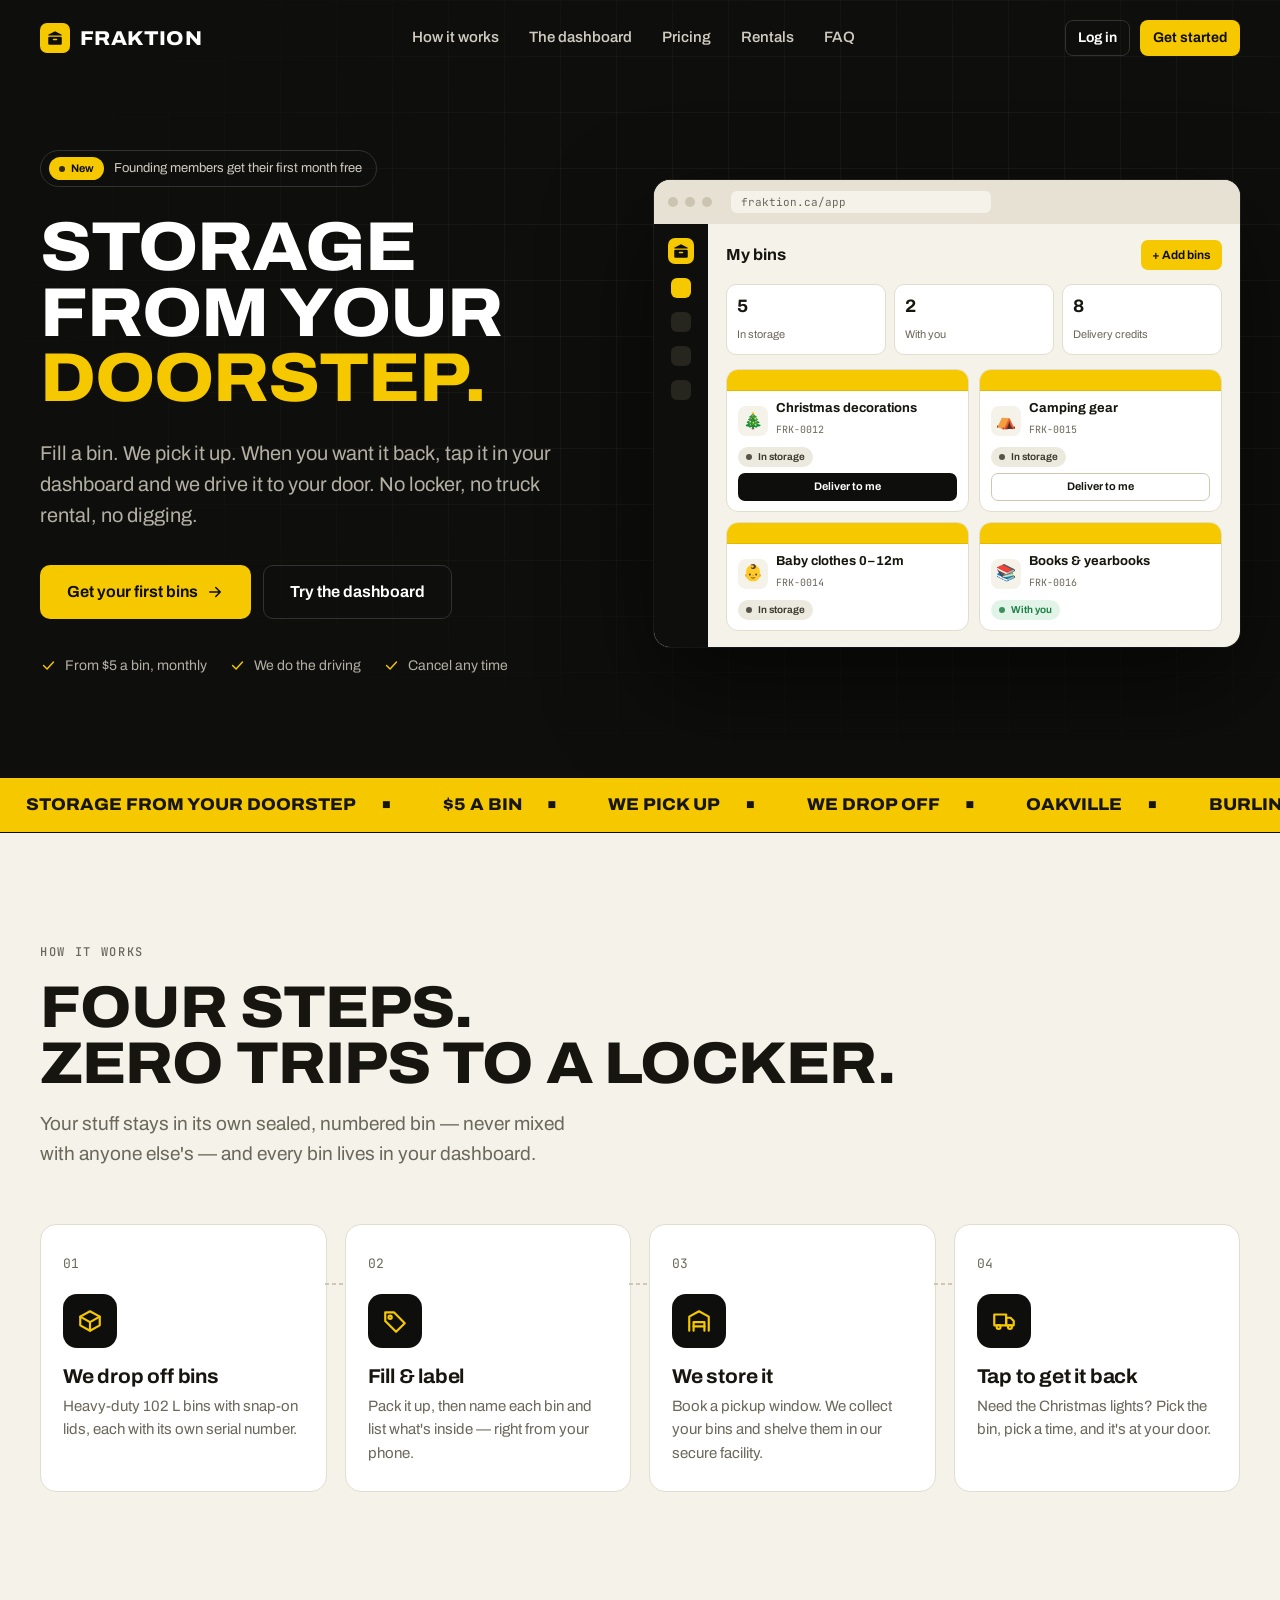
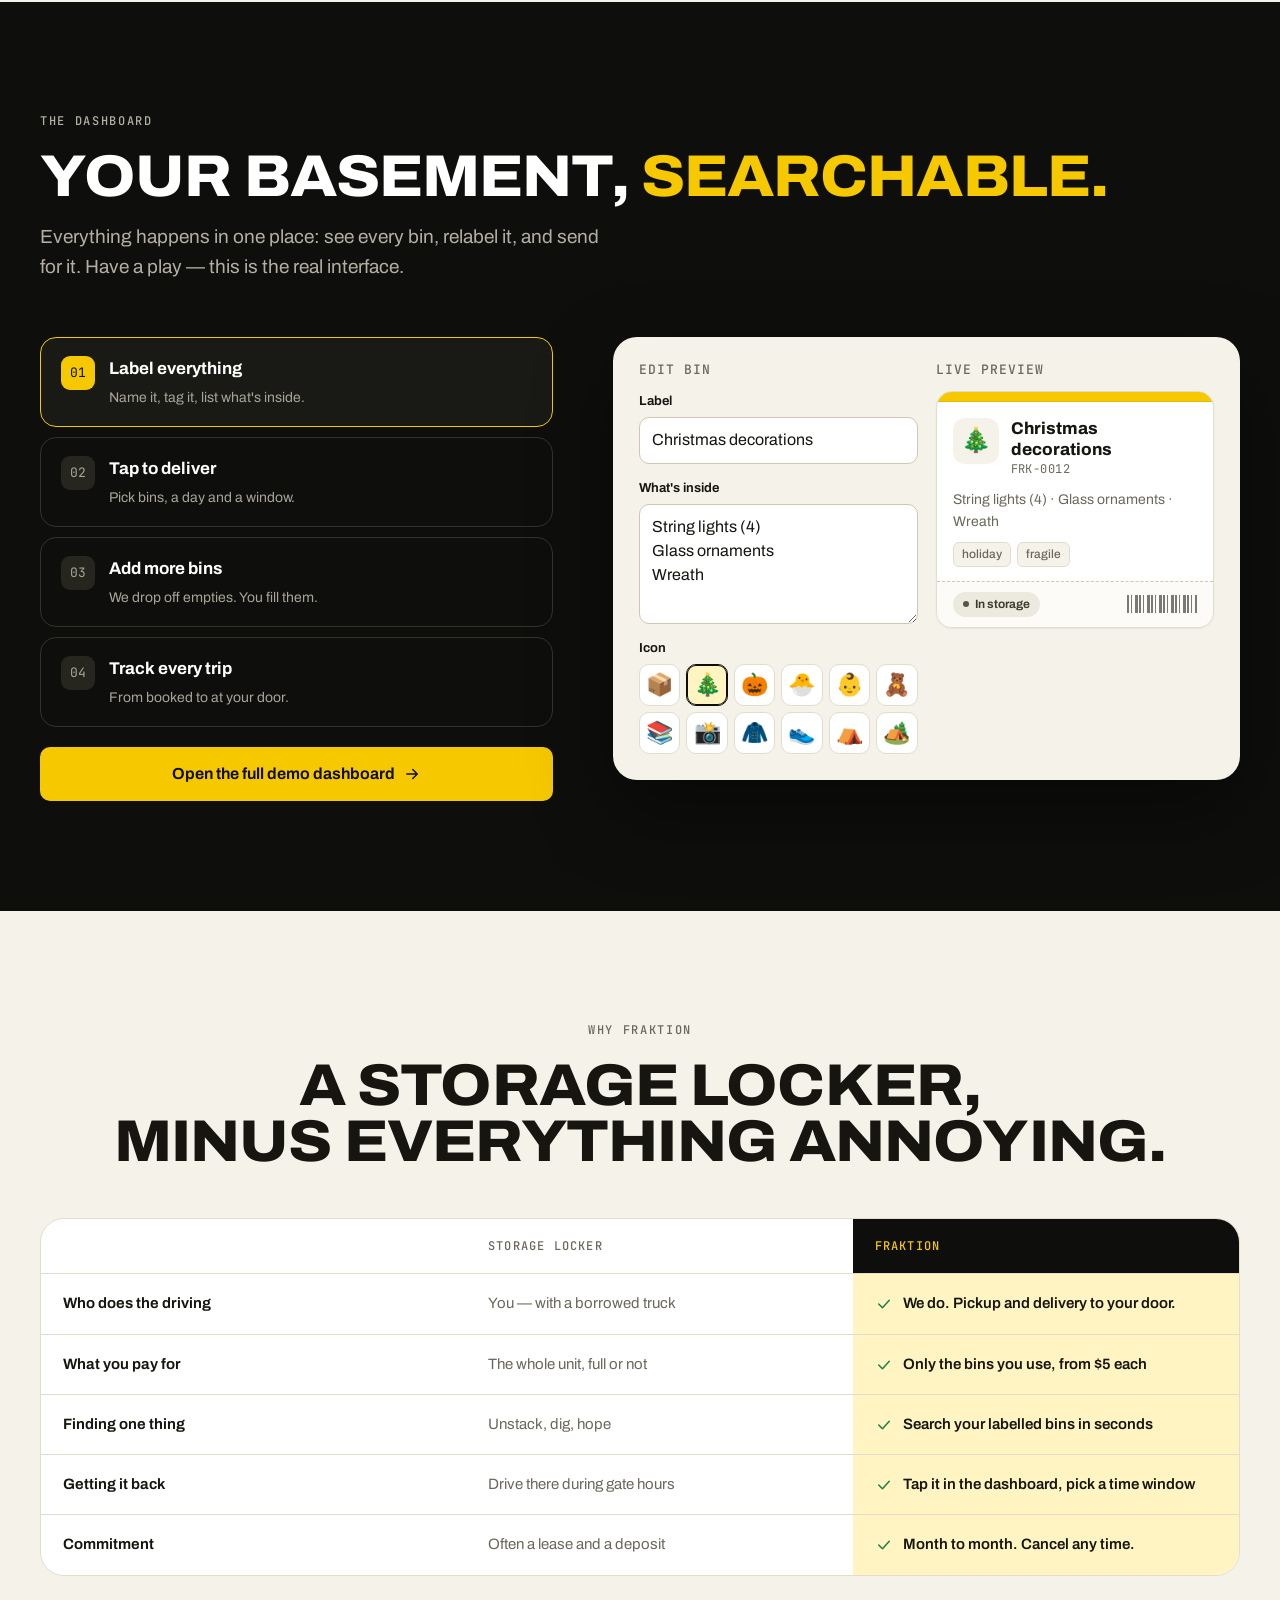
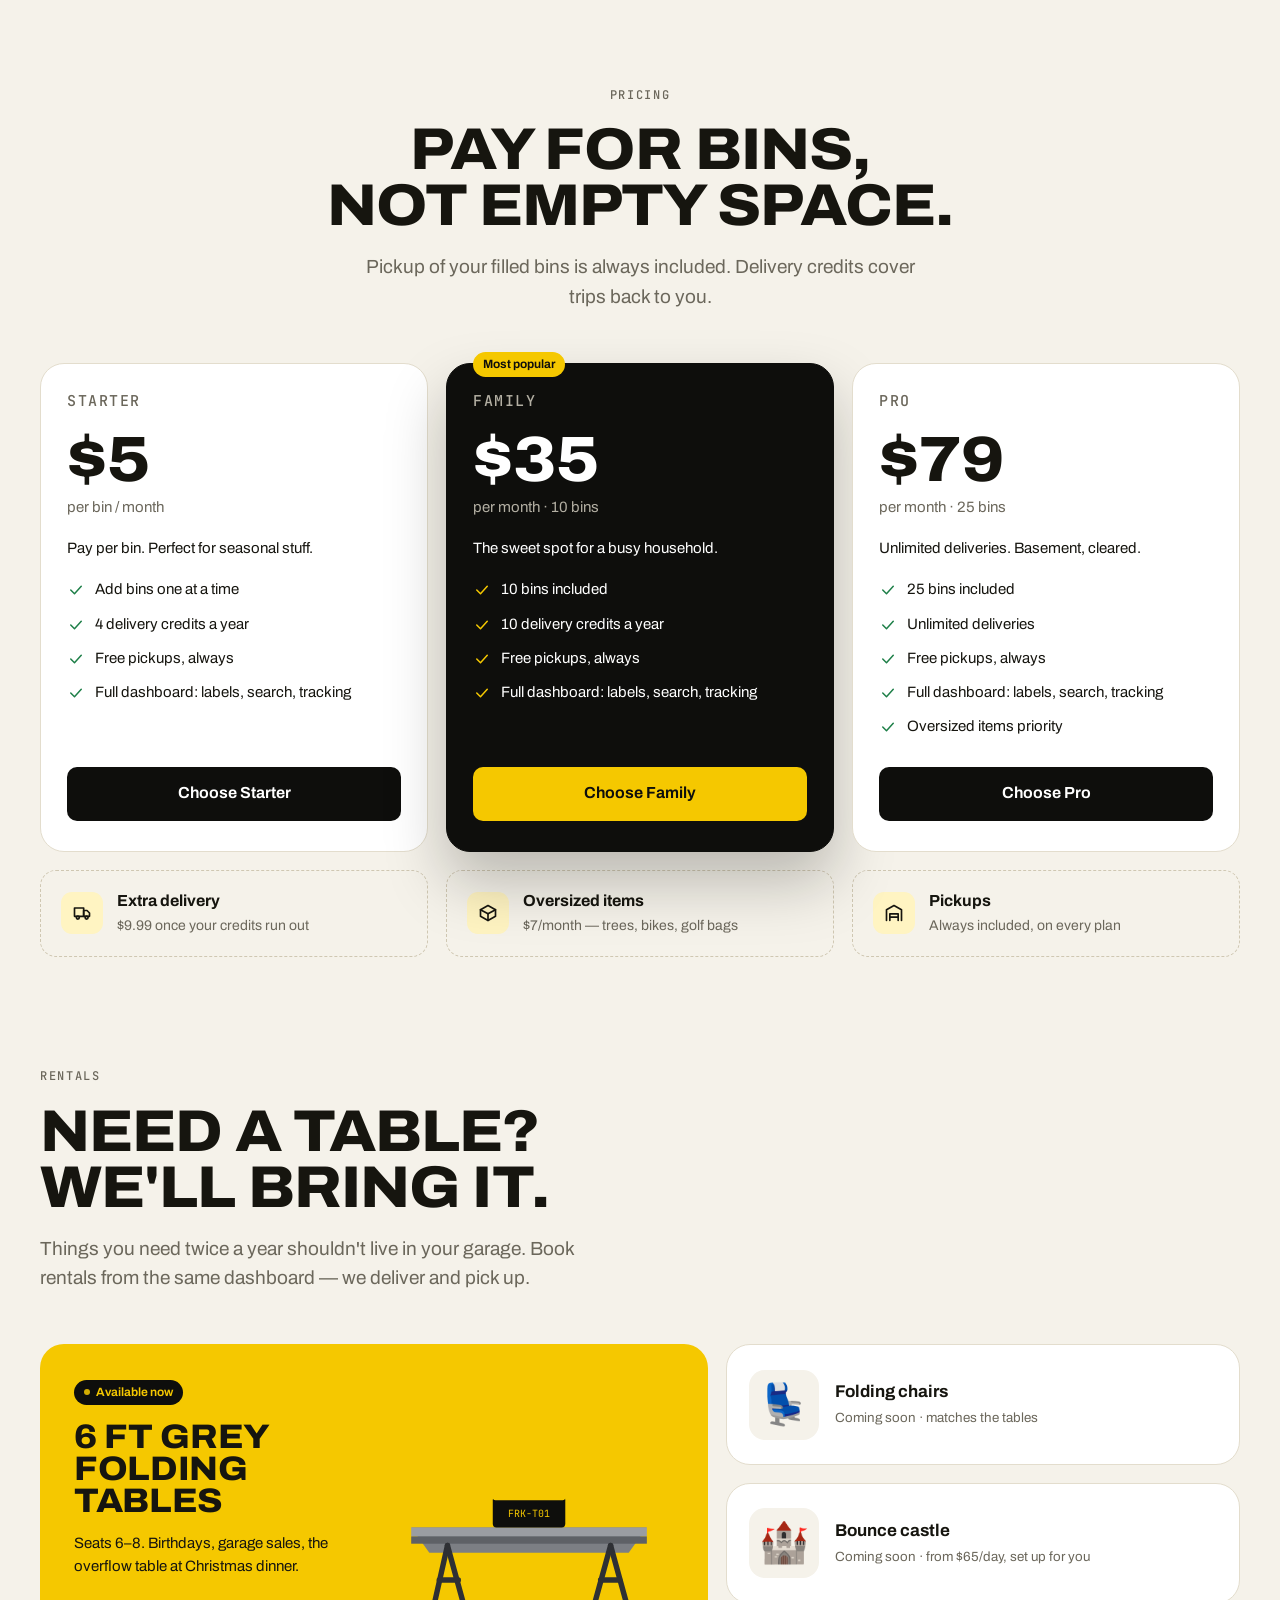
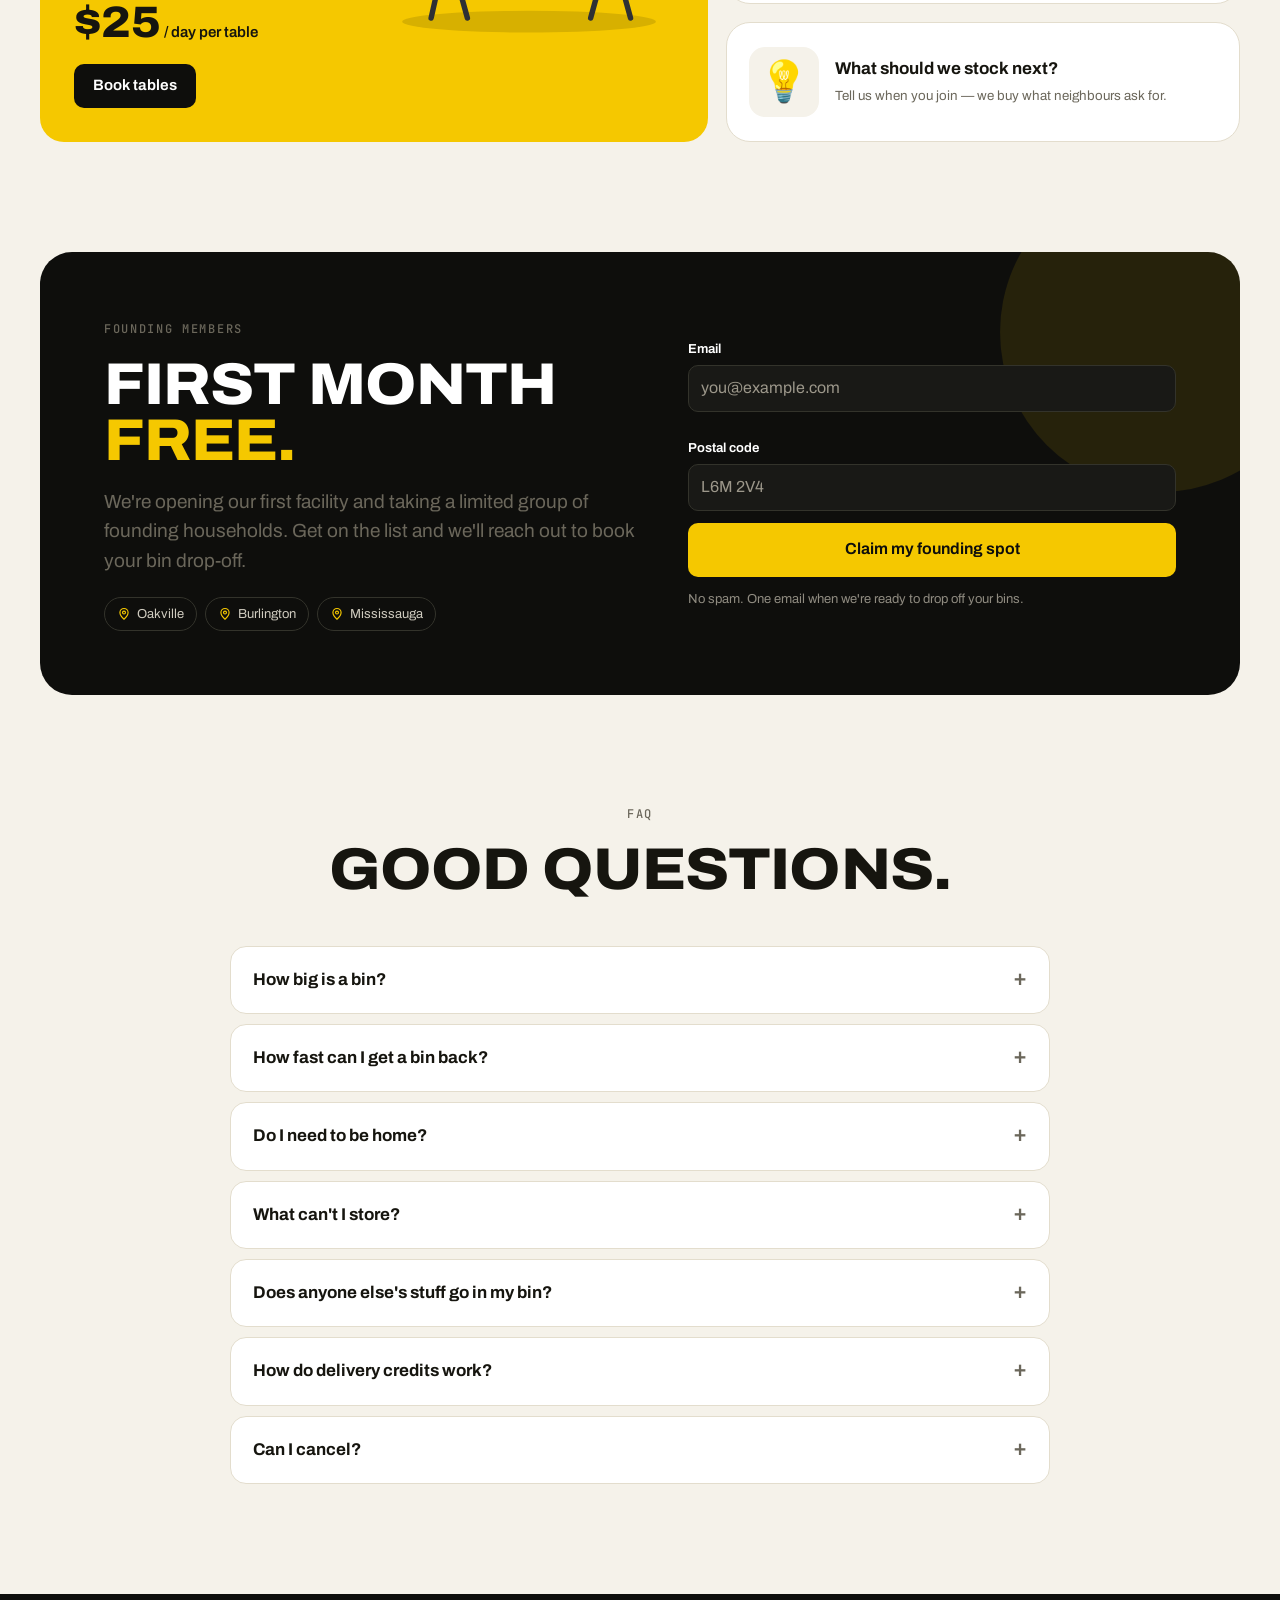
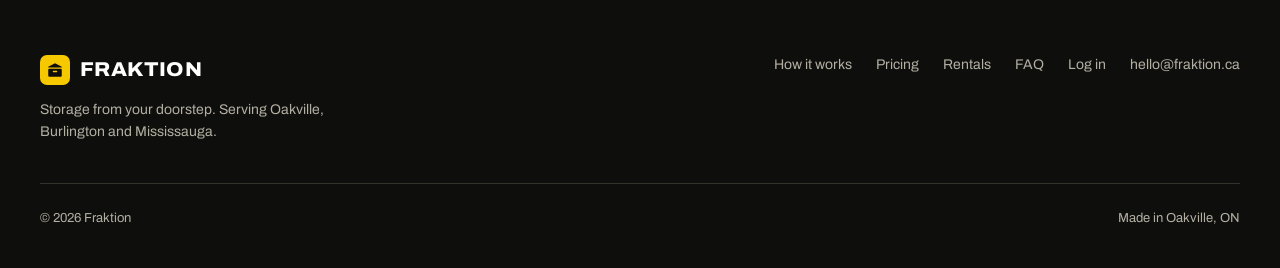
==== commit 090bffd1: "Tables to $25/day; fix stretched, clipped headlines on desktop - Folding table rental is now $25/day" ====
--- a/index.html
+++ b/index.html
@@ -15,7 +15,7 @@
   <style>
     .wrap { width: min(1200px, 100% - 40px); margin-inline: auto; }
     section { padding: 110px 0; }
-    .h2 { font-size: clamp(36px, 5.2vw, 64px); }
+    .h2 { font-size: clamp(34px, 4.6vw, 60px); overflow-wrap: break-word; }
     .lede { font-size: 19px; color: var(--muted); max-width: 560px; }
     .on-dark { background: var(--ink); color: #fff; }
     .on-dark .lede, .on-dark .eyebrow { color: #B3AFA3; }
@@ -39,10 +39,10 @@
       background-image: linear-gradient(rgba(255,255,255,.045) 1px, transparent 1px), linear-gradient(90deg, rgba(255,255,255,.045) 1px, transparent 1px);
       background-size: 56px 56px; mask-image: radial-gradient(ellipse at 70% 40%, #000 30%, transparent 75%);
     }
-    .hero-grid { position: relative; display: grid; grid-template-columns: minmax(0, 1fr) minmax(0, 1.12fr); gap: 56px; align-items: center; }
+    .hero-grid { position: relative; display: grid; grid-template-columns: minmax(0, 1fr) minmax(0, 1.05fr); gap: 56px; align-items: center; }
     .hero-badge { display: inline-flex; align-items: center; gap: 10px; padding: 6px 14px 6px 8px; border: 1px solid var(--ink-line); border-radius: 999px; font-size: 13px; color: #CFCBBF; margin-bottom: 28px; }
     .hero-badge .pill { font-size: 11px; }
-    .hero h1 { font-size: clamp(48px, 7vw, 92px); }
+    .hero h1 { font-size: clamp(44px, 5.4vw, 80px); overflow-wrap: break-word; }
     .hero h1 em { font-style: normal; color: var(--yellow); }
     .hero .lede { margin: 26px 0 34px; font-size: 20px; }
     .hero-ctas { display: flex; gap: 12px; flex-wrap: wrap; }
@@ -63,11 +63,11 @@
     .frame-side i.on { background: var(--yellow); }
     .frame-main { padding: 16px 18px; min-width: 0; }
     .frame-top { display: flex; justify-content: space-between; align-items: center; margin-bottom: 14px; gap: 10px; }
-    .frame-top b { font-size: 16px; font-stretch: 112%; }
+    .frame-top b { font-size: 16px; font-stretch: 104%; }
     .frame-top .btn { min-height: 30px; font-size: 12px; padding: 0 10px; border-radius: 7px; }
     .frame-stats { display: grid; grid-template-columns: repeat(3, 1fr); gap: 8px; margin-bottom: 14px; }
     .frame-stats div { background: #fff; border: 1px solid var(--line); border-radius: 10px; padding: 8px 10px; }
-    .frame-stats b { display: block; font-size: 18px; font-stretch: 112%; }
+    .frame-stats b { display: block; font-size: 18px; font-stretch: 104%; }
     .frame-stats small { font-size: 11px; color: var(--muted); }
     .frame-bins { display: grid; grid-template-columns: repeat(2, 1fr); gap: 10px; }
     .mini-bin { background: #fff; border: 1px solid var(--line); border-radius: 12px; overflow: hidden; transition: box-shadow .3s, border-color .3s; }
@@ -95,7 +95,7 @@
     /* Marquee */
     .ticker { background: var(--yellow); overflow: hidden; white-space: nowrap; border-block: 1px solid var(--ink); }
     .ticker-inner { display: inline-flex; animation: tick 34s linear infinite; }
-    .ticker span { font-weight: 800; font-stretch: 125%; text-transform: uppercase; font-size: 17px; padding: 14px 26px; display: inline-flex; align-items: center; gap: 26px; }
+    .ticker span { font-weight: 800; font-stretch: 108%; text-transform: uppercase; font-size: 17px; padding: 14px 26px; display: inline-flex; align-items: center; gap: 26px; }
     .ticker span::after { content: '■'; font-size: 9px; }
     @keyframes tick { to { transform: translateX(-50%); } }
 
@@ -105,7 +105,7 @@
     .step-num { font-family: var(--mono); font-size: 13px; color: var(--muted); }
     .step-icon { width: 54px; height: 54px; border-radius: 14px; background: var(--ink); color: var(--yellow); display: grid; place-items: center; margin: 18px 0 18px; }
     .step-icon svg { width: 26px; height: 26px; }
-    .step h3 { font-size: 20px; font-stretch: 112%; margin-bottom: 8px; }
+    .step h3 { font-size: 20px; font-stretch: 104%; margin-bottom: 8px; }
     .step p { color: var(--muted); font-size: 15px; }
     .step:not(:last-child)::after {
       content: ''; position: absolute; top: 58px; right: -19px; width: 20px; height: 2px;
@@ -131,7 +131,7 @@
     .show-panel h4 { font-size: 13px; font-family: var(--mono); color: var(--muted); font-weight: 500; letter-spacing: .08em; text-transform: uppercase; margin-bottom: 14px; }
     .split2 { display: grid; grid-template-columns: 1fr 1fr; gap: 18px; align-items: start; }
     .price-calc { margin-top: 18px; padding: 16px; border-radius: var(--r); background: var(--ink); color: #fff; display: flex; justify-content: space-between; align-items: center; }
-    .price-calc b { font-size: 28px; font-stretch: 115%; color: var(--yellow); }
+    .price-calc b { font-size: 28px; font-stretch: 104%; color: var(--yellow); }
 
     /* Compare */
     .compare { margin-top: 48px; border: 1px solid var(--line); border-radius: var(--r-xl); overflow: hidden; background: var(--card); }
@@ -152,7 +152,7 @@
     .plan .pill-yellow { position: absolute; top: -12px; left: 26px; }
     .plan h3 { font-size: 15px; font-family: var(--mono); font-weight: 500; letter-spacing: .1em; text-transform: uppercase; color: var(--muted); }
     .plan.featured h3 { color: #B3AFA3; }
-    .plan-price { font-size: 64px; font-weight: 800; font-stretch: 125%; line-height: 1; margin: 18px 0 4px; }
+    .plan-price { font-size: 64px; font-weight: 800; font-stretch: 108%; line-height: 1; margin: 18px 0 4px; }
     .plan-unit { color: var(--muted); font-size: 15px; }
     .plan.featured .plan-unit { color: #B3AFA3; }
     .plan-blurb { margin: 18px 0; font-size: 15px; }
@@ -170,9 +170,9 @@
     /* Rentals */
     .rent-grid { display: grid; grid-template-columns: 1.3fr 1fr; gap: 18px; margin-top: 52px; }
     .rent-hero { position: relative; display: grid; grid-template-columns: 1fr 1fr; align-items: center; gap: 20px; padding: 34px; border-radius: var(--r-xl); background: var(--yellow); overflow: hidden; }
-    .rent-hero h3 { font-size: 34px; font-stretch: 125%; text-transform: uppercase; font-weight: 800; line-height: .95; }
+    .rent-hero h3 { font-size: 34px; font-stretch: 108%; text-transform: uppercase; font-weight: 800; line-height: .95; }
     .rent-hero p { margin: 14px 0 22px; font-size: 15px; }
-    .rent-hero .price { font-size: 44px; font-weight: 800; font-stretch: 125%; line-height: 1; }
+    .rent-hero .price { font-size: 44px; font-weight: 800; font-stretch: 108%; line-height: 1; }
     .rent-hero .price small { font-size: 15px; font-stretch: 100%; font-weight: 600; }
     .table-art { width: 100%; height: auto; }
     .rent-side { display: grid; gap: 18px; }
@@ -489,7 +489,7 @@
             <span class="pill" style="background:var(--ink);color:var(--yellow)">Available now</span>
             <h3 style="margin-top:16px">6 ft grey<br>folding tables</h3>
             <p>Seats 6–8. Birthdays, garage sales, the overflow table at Christmas dinner.</p>
-            <div class="price">$15<small> / day per table</small></div>
+            <div class="price">$25<small> / day per table</small></div>
             <a href="auth.html?mode=signup&next=rentals" class="btn btn-dark" style="margin-top:20px">Book tables</a>
           </div>
           <svg class="table-art" viewBox="0 0 320 220" aria-hidden="true">
--- a/assets/css/fraktion.css
+++ b/assets/css/fraktion.css
@@ -70,7 +70,7 @@
 
 /* Display type — Archivo stretched wide reads like warehouse signage */
 .display {
-  font-stretch: 125%;
+  font-stretch: 108%;
   font-weight: 800;
   text-transform: uppercase;
   letter-spacing: -0.015em;
@@ -89,7 +89,7 @@
 /* ---------- Logo ---------- */
 .logo {
   display: inline-flex; align-items: center; gap: 10px;
-  text-decoration: none; font-weight: 800; font-stretch: 125%;
+  text-decoration: none; font-weight: 800; font-stretch: 108%;
   font-size: 20px; letter-spacing: .02em; text-transform: uppercase;
 }
 .logo-mark {
@@ -241,7 +241,7 @@
 .card { background: var(--card); border: 1px solid var(--line); border-radius: var(--r-lg); box-shadow: var(--shadow-sm); }
 .card-pad { padding: 20px; }
 .stat { padding: 16px 18px; }
-.stat-num { font-size: 30px; font-weight: 800; font-stretch: 115%; line-height: 1.1; }
+.stat-num { font-size: 30px; font-weight: 800; font-stretch: 104%; line-height: 1.1; }
 .stat-label { font-size: 13px; color: var(--muted); }
 
 /* Request tracker */
@@ -271,7 +271,7 @@
   animation: rise .22s var(--ease);
 }
 .modal-head { display: flex; align-items: flex-start; justify-content: space-between; gap: 12px; padding: 22px 22px 0; }
-.modal-head h2 { font-size: 22px; font-weight: 800; font-stretch: 112%; }
+.modal-head h2 { font-size: 22px; font-weight: 800; font-stretch: 104%; }
 .modal-head p { color: var(--muted); font-size: 14px; margin-top: 4px; }
 .modal-body { padding: 18px 22px; }
 .modal-foot { display: flex; gap: 10px; justify-content: flex-end; padding: 0 22px 22px; flex-wrap: wrap; }
@@ -344,7 +344,7 @@
 .nav .count { margin-left: auto; font-family: var(--mono); font-size: 12px; background: var(--yellow); color: var(--ink); border-radius: 999px; padding: 0 7px; font-weight: 600; }
 .plan-card { margin-top: auto; padding: 16px; border-radius: var(--r-lg); background: var(--ink-2); border: 1px solid var(--ink-line); }
 .plan-card .eyebrow { color: var(--muted-light); }
-.plan-card h4 { font-size: 17px; margin: 6px 0 10px; font-stretch: 112%; }
+.plan-card h4 { font-size: 17px; margin: 6px 0 10px; font-stretch: 104%; }
 .meter { height: 6px; border-radius: 99px; background: var(--ink-line); overflow: hidden; }
 .meter > i { display: block; height: 100%; background: var(--yellow); border-radius: inherit; }
 .plan-card small { display: block; margin-top: 8px; color: var(--muted-light); font-size: 12px; }
@@ -356,7 +356,7 @@
   padding: 14px 32px; background: rgba(245, 242, 234, .88); backdrop-filter: blur(10px);
   border-bottom: 1px solid var(--line);
 }
-.topbar h1 { font-size: 22px; font-weight: 800; font-stretch: 112%; }
+.topbar h1 { font-size: 22px; font-weight: 800; font-stretch: 104%; }
 .topbar .sub { font-size: 14px; color: var(--muted); }
 .topbar-actions { display: flex; gap: 10px; align-items: center; }
 .content { padding: 28px 32px 64px; max-width: 1240px; }
@@ -409,7 +409,7 @@
 .rental-art .pill { position: absolute; top: 12px; left: 12px; }
 .rental-body { padding: 16px; display: grid; gap: 8px; flex: 1; align-content: start; }
 .rental-body h3 { font-size: 17px; }
-.rental-price { font-weight: 800; font-size: 20px; font-stretch: 112%; }
+.rental-price { font-weight: 800; font-size: 20px; font-stretch: 104%; }
 .rental-price small { font-size: 13px; font-weight: 500; color: var(--muted); font-stretch: 100%; }
 
 /* Mobile bottom nav for the app */
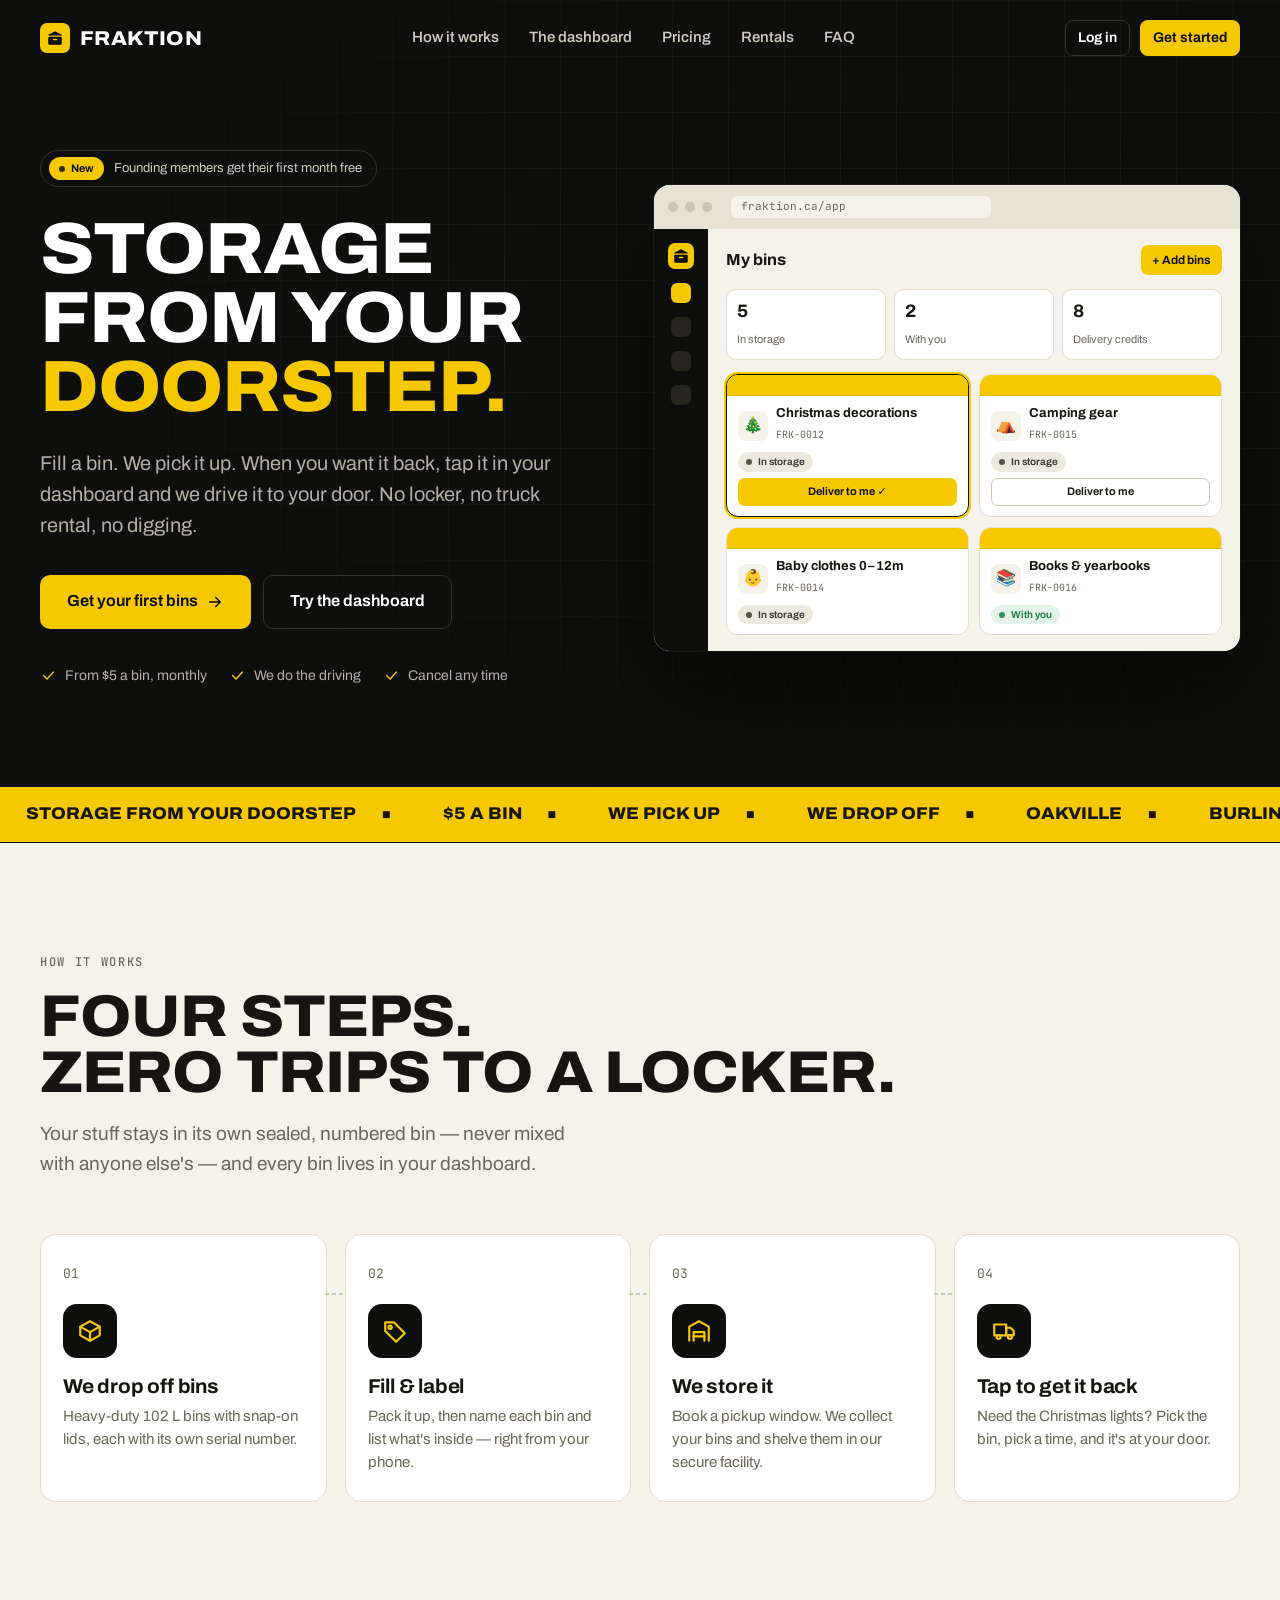
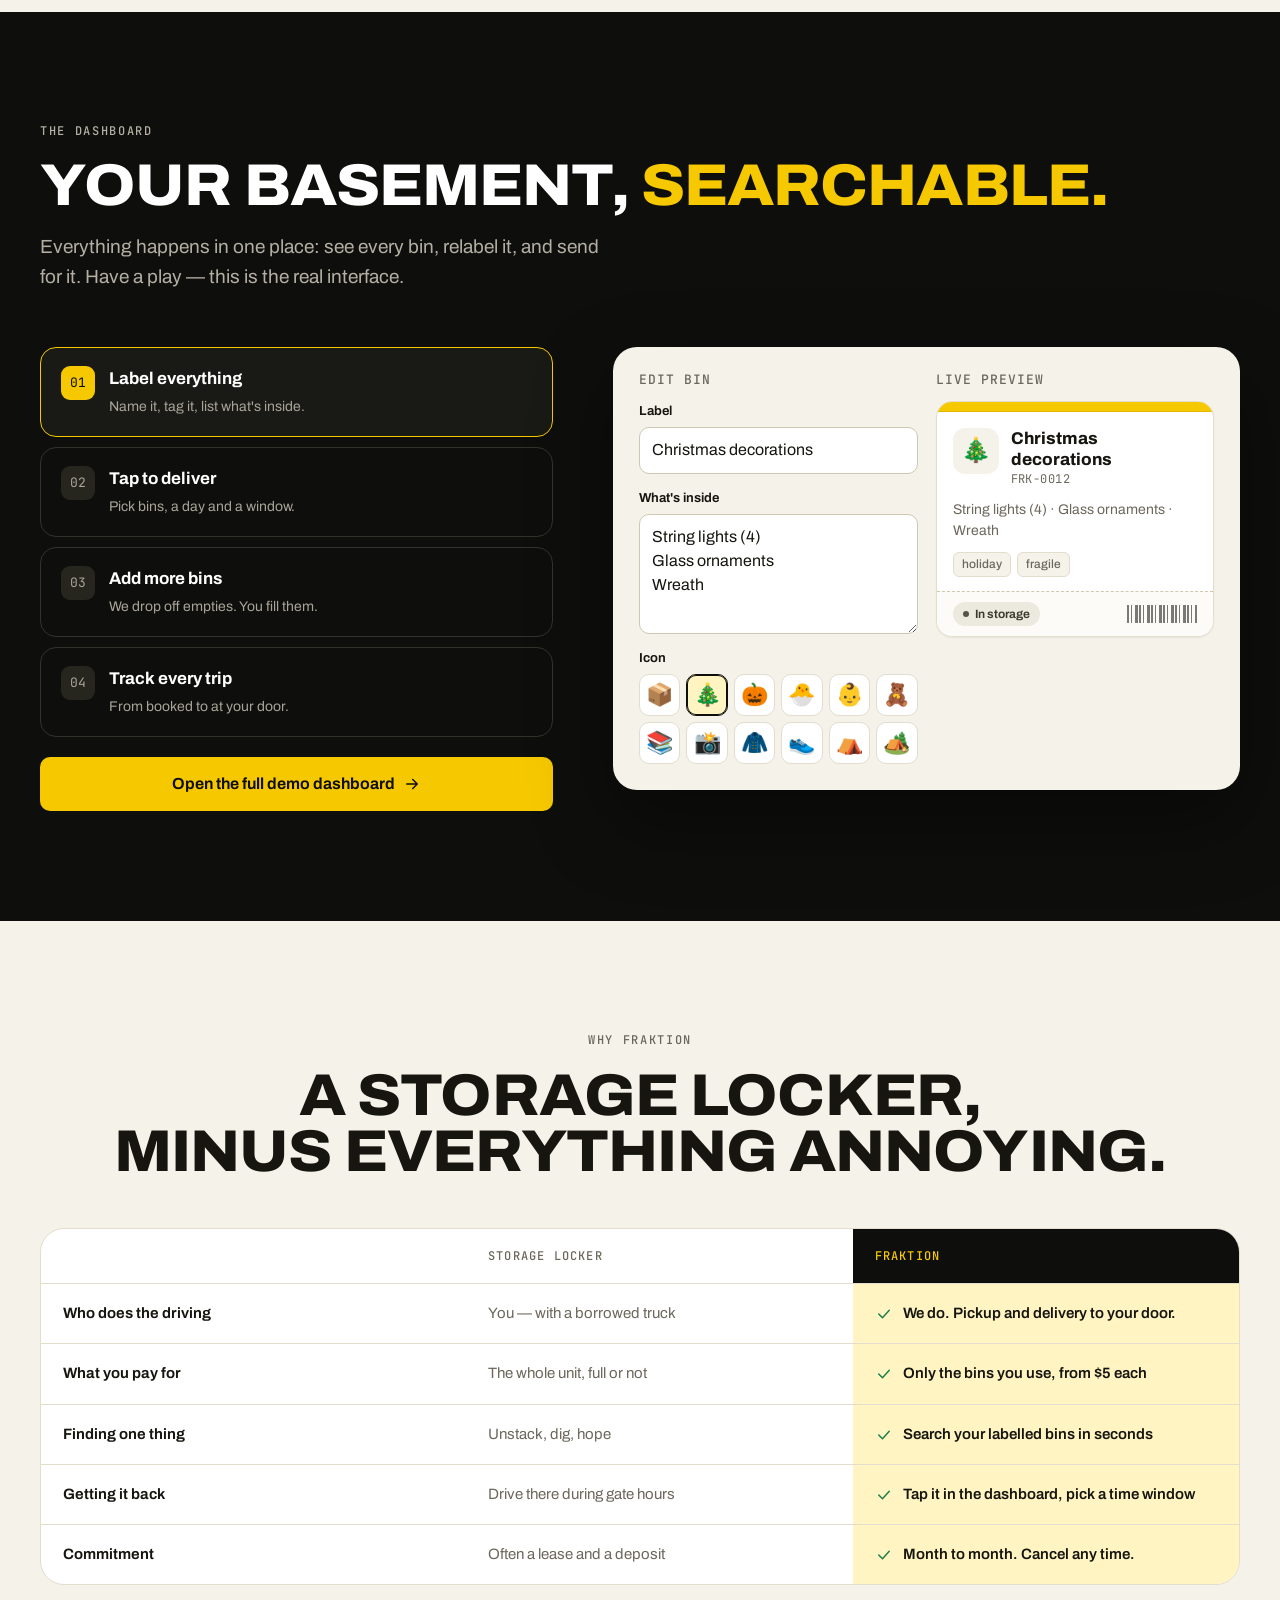
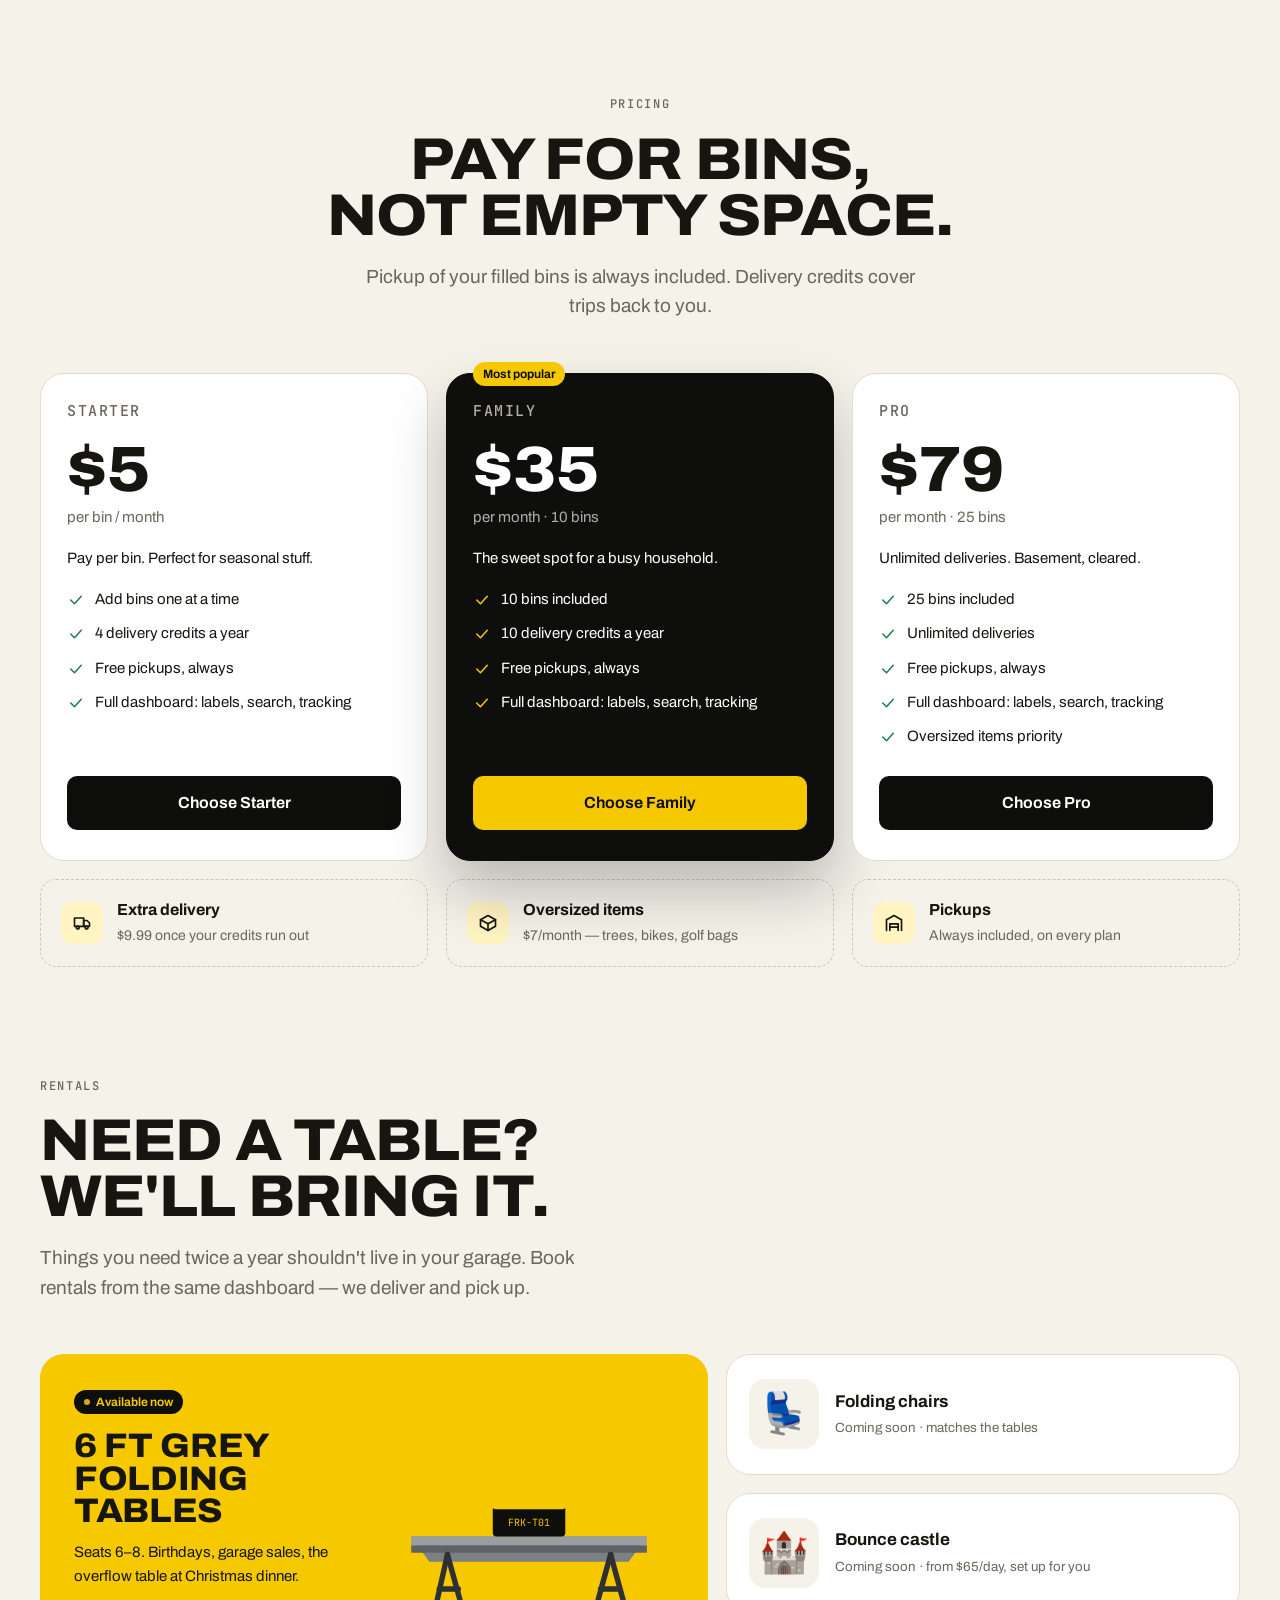
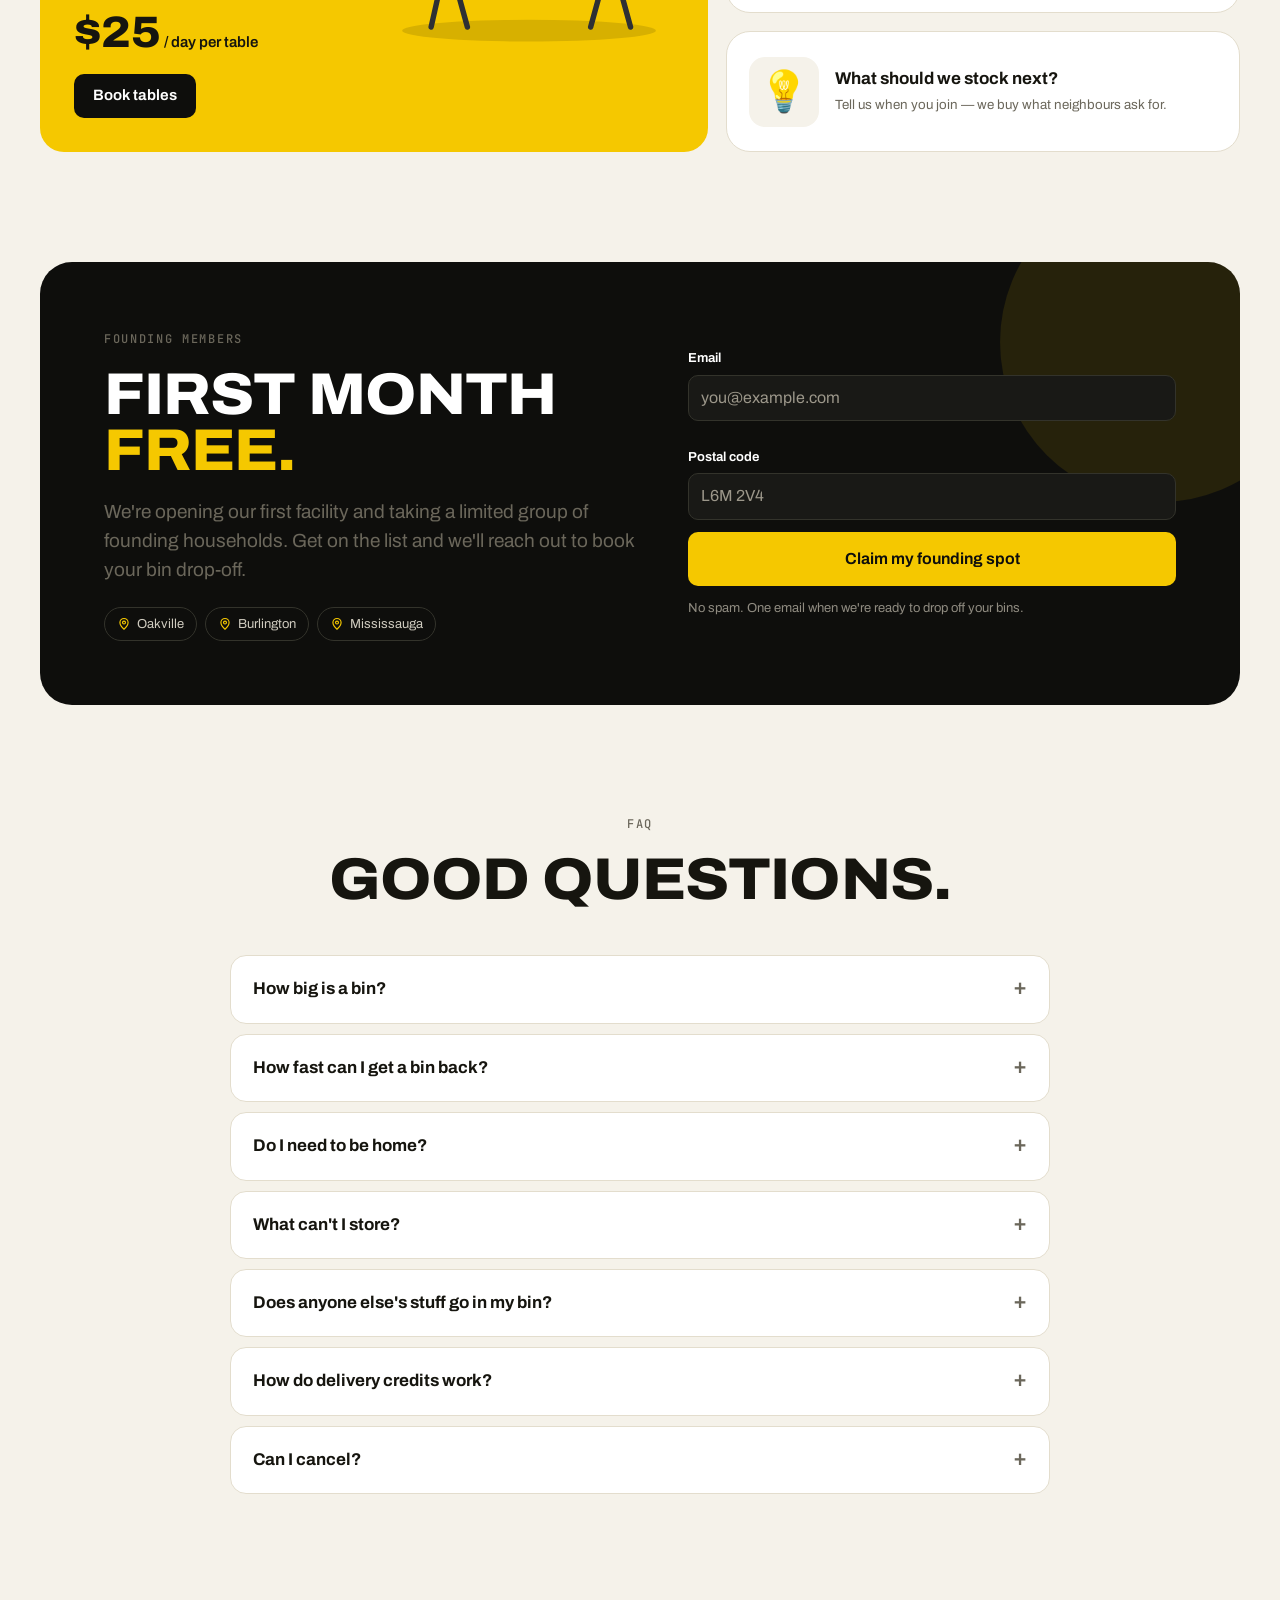
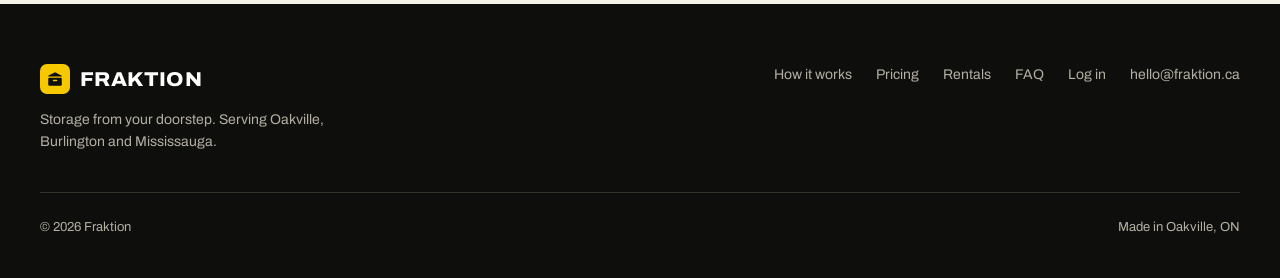
==== commit dbaf247f: "Fix headline breaking mid-word; stop browsers serving stale styles - Browsers kept the old wide-lett" ====
--- a/index.html
+++ b/index.html
@@ -11,11 +11,11 @@
   <link rel="preconnect" href="https://fonts.googleapis.com">
   <link rel="preconnect" href="https://fonts.gstatic.com" crossorigin>
   <link href="https://fonts.googleapis.com/css2?family=Archivo:wdth,wght@62..125,300..900&family=JetBrains+Mono:wght@400;500;600&display=swap" rel="stylesheet">
-  <link rel="stylesheet" href="assets/css/fraktion.css">
+  <link rel="stylesheet" href="assets/css/fraktion.css?v=4">
   <style>
     .wrap { width: min(1200px, 100% - 40px); margin-inline: auto; }
     section { padding: 110px 0; }
-    .h2 { font-size: clamp(34px, 4.6vw, 60px); overflow-wrap: break-word; }
+    .h2 { font-size: clamp(32px, 4.6vw, 60px); }
     .lede { font-size: 19px; color: var(--muted); max-width: 560px; }
     .on-dark { background: var(--ink); color: #fff; }
     .on-dark .lede, .on-dark .eyebrow { color: #B3AFA3; }
@@ -42,7 +42,8 @@
     .hero-grid { position: relative; display: grid; grid-template-columns: minmax(0, 1fr) minmax(0, 1.05fr); gap: 56px; align-items: center; }
     .hero-badge { display: inline-flex; align-items: center; gap: 10px; padding: 6px 14px 6px 8px; border: 1px solid var(--ink-line); border-radius: 999px; font-size: 13px; color: #CFCBBF; margin-bottom: 28px; }
     .hero-badge .pill { font-size: 11px; }
-    .hero h1 { font-size: clamp(44px, 5.4vw, 80px); overflow-wrap: break-word; }
+    .hero-copy { container-type: inline-size; min-width: 0; }
+    .hero h1 { font-size: clamp(36px, 13cqi, 78px); }
     .hero h1 em { font-style: normal; color: var(--yellow); }
     .hero .lede { margin: 26px 0 34px; font-size: 20px; }
     .hero-ctas { display: flex; gap: 12px; flex-wrap: wrap; }
@@ -268,7 +269,7 @@
   <!-- HERO -->
   <section class="hero on-dark">
     <div class="wrap hero-grid">
-      <div>
+      <div class="hero-copy">
         <div class="hero-badge"><span class="pill pill-yellow">New</span> Founding members get their first month free</div>
         <h1 class="display">Storage from your <em>doorstep.</em></h1>
         <p class="lede">Fill a bin. We pick it up. When you want it back, tap it in your dashboard and we drive it to your door. No locker, no truck rental, no digging.</p>
@@ -566,6 +567,6 @@
   </div>
 </footer>
 
-<script type="module" src="assets/js/site.js"></script>
+<script type="module" src="assets/js/site.js?v=4"></script>
 </body>
 </html>
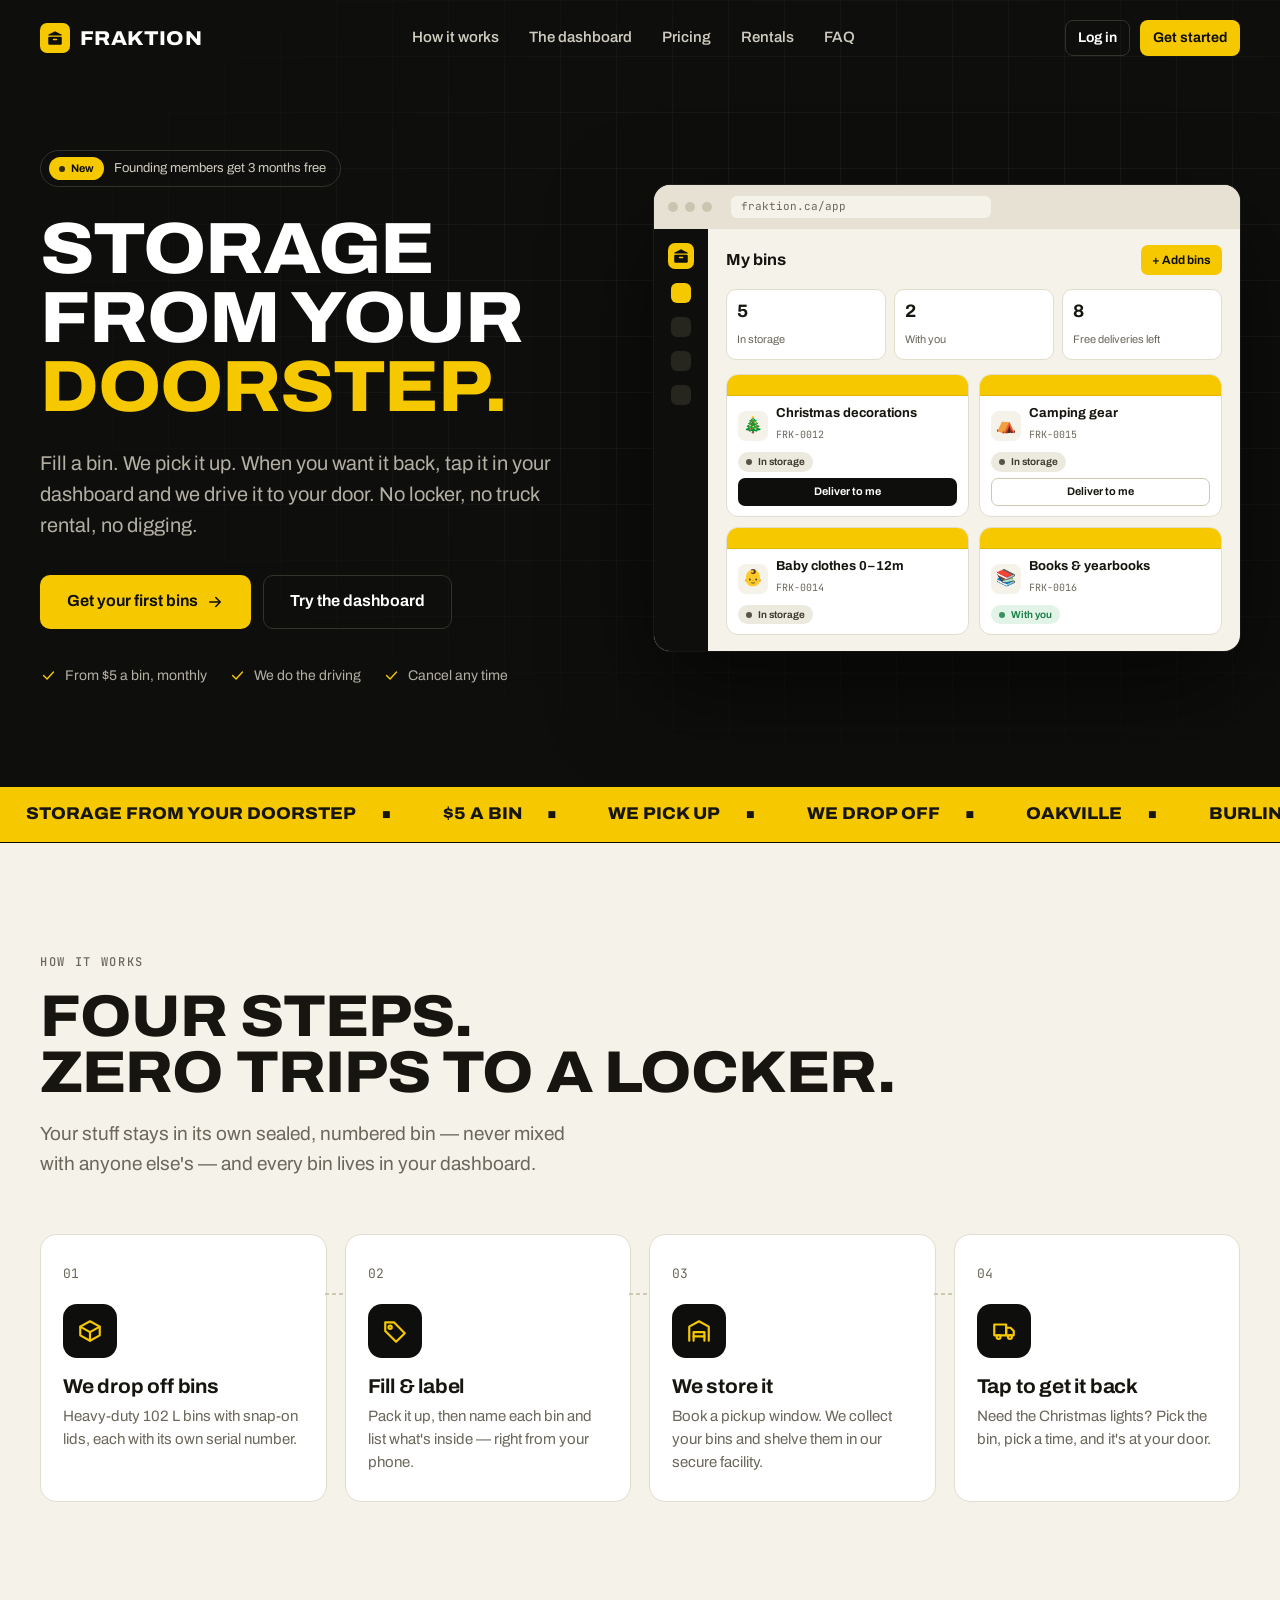
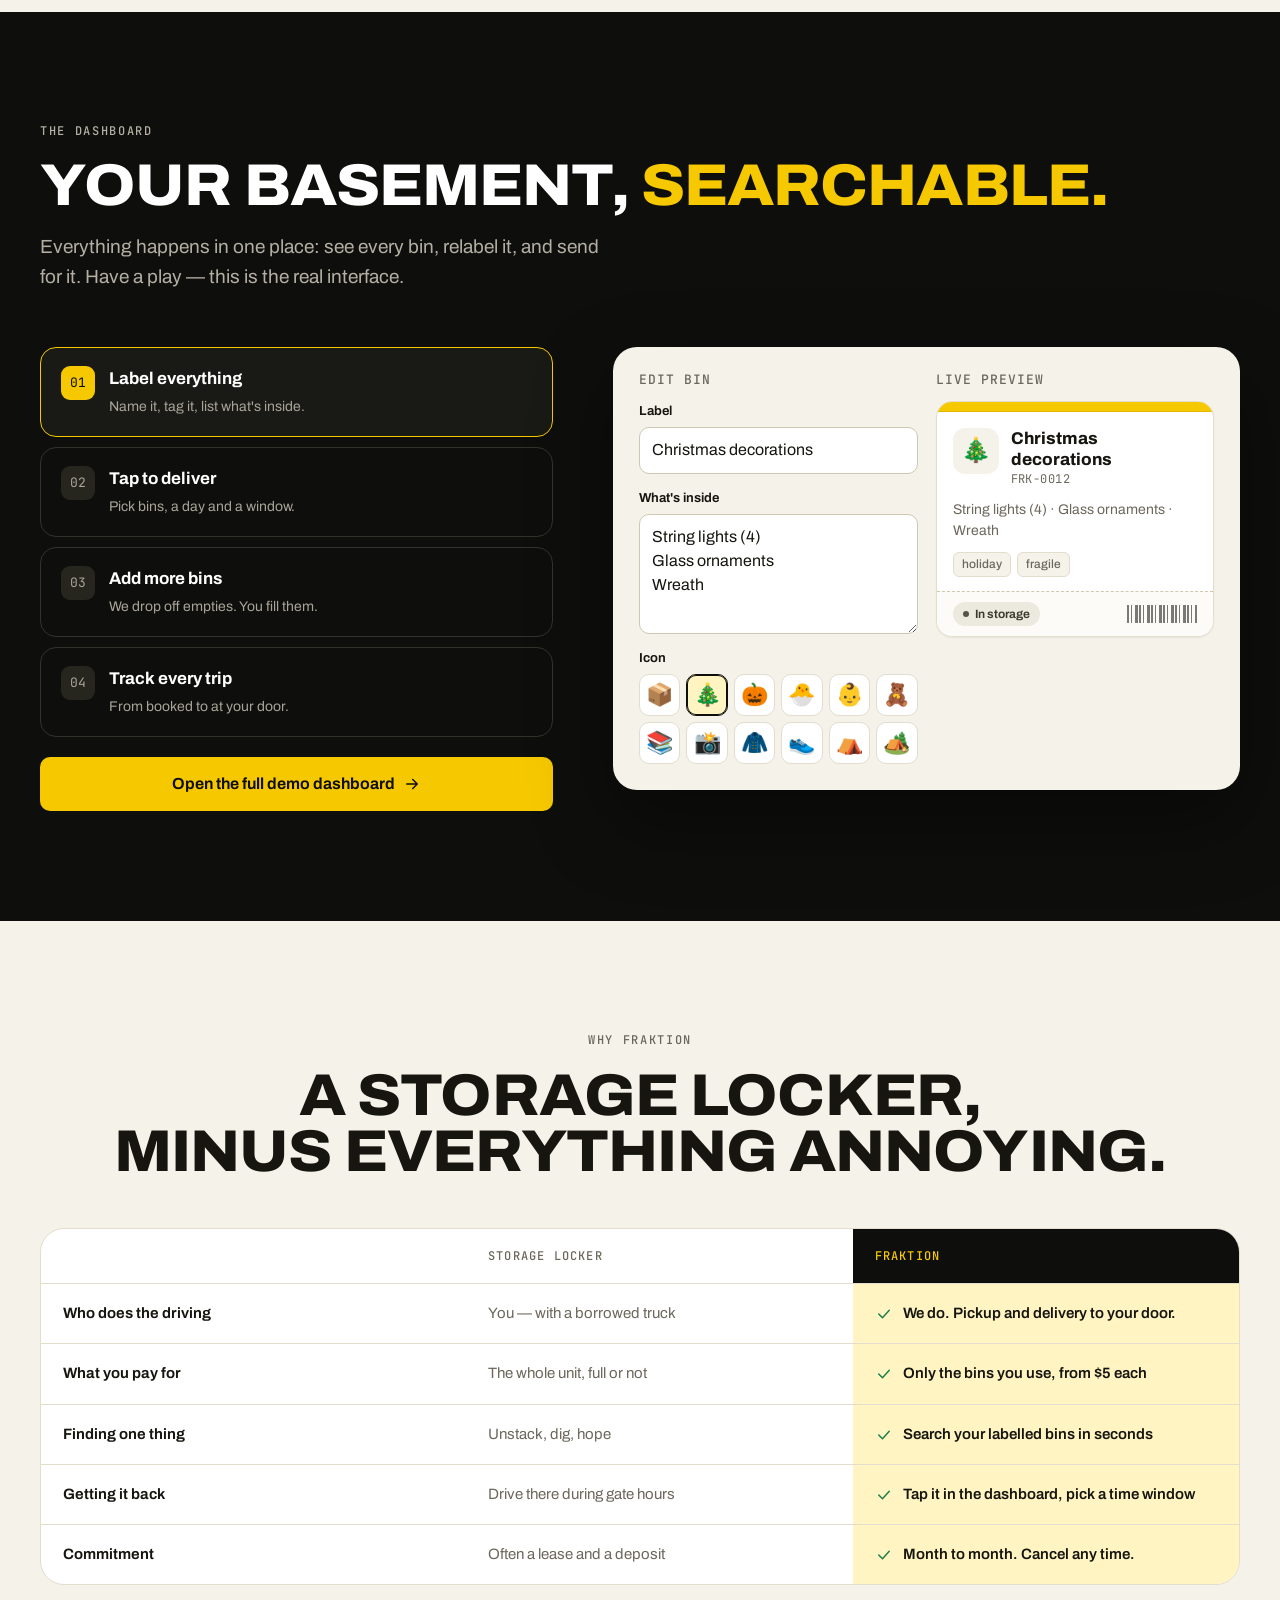
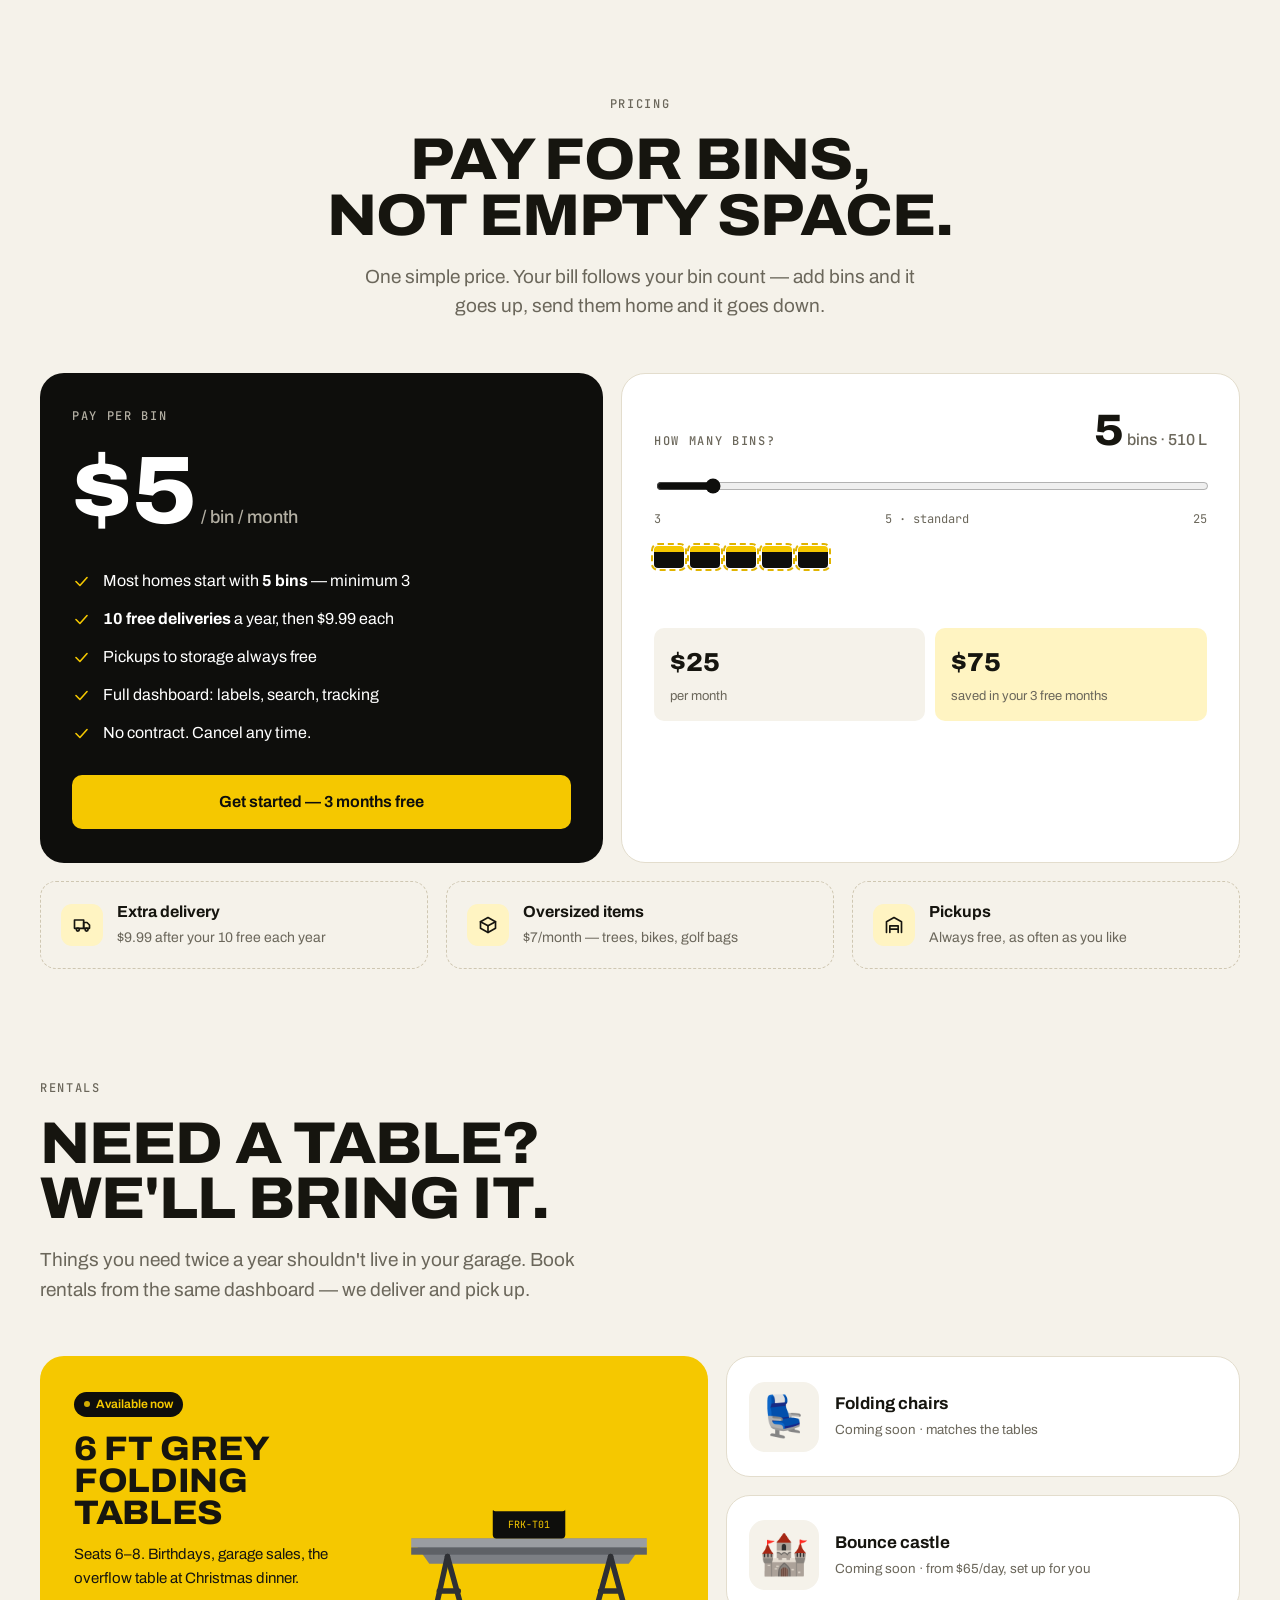
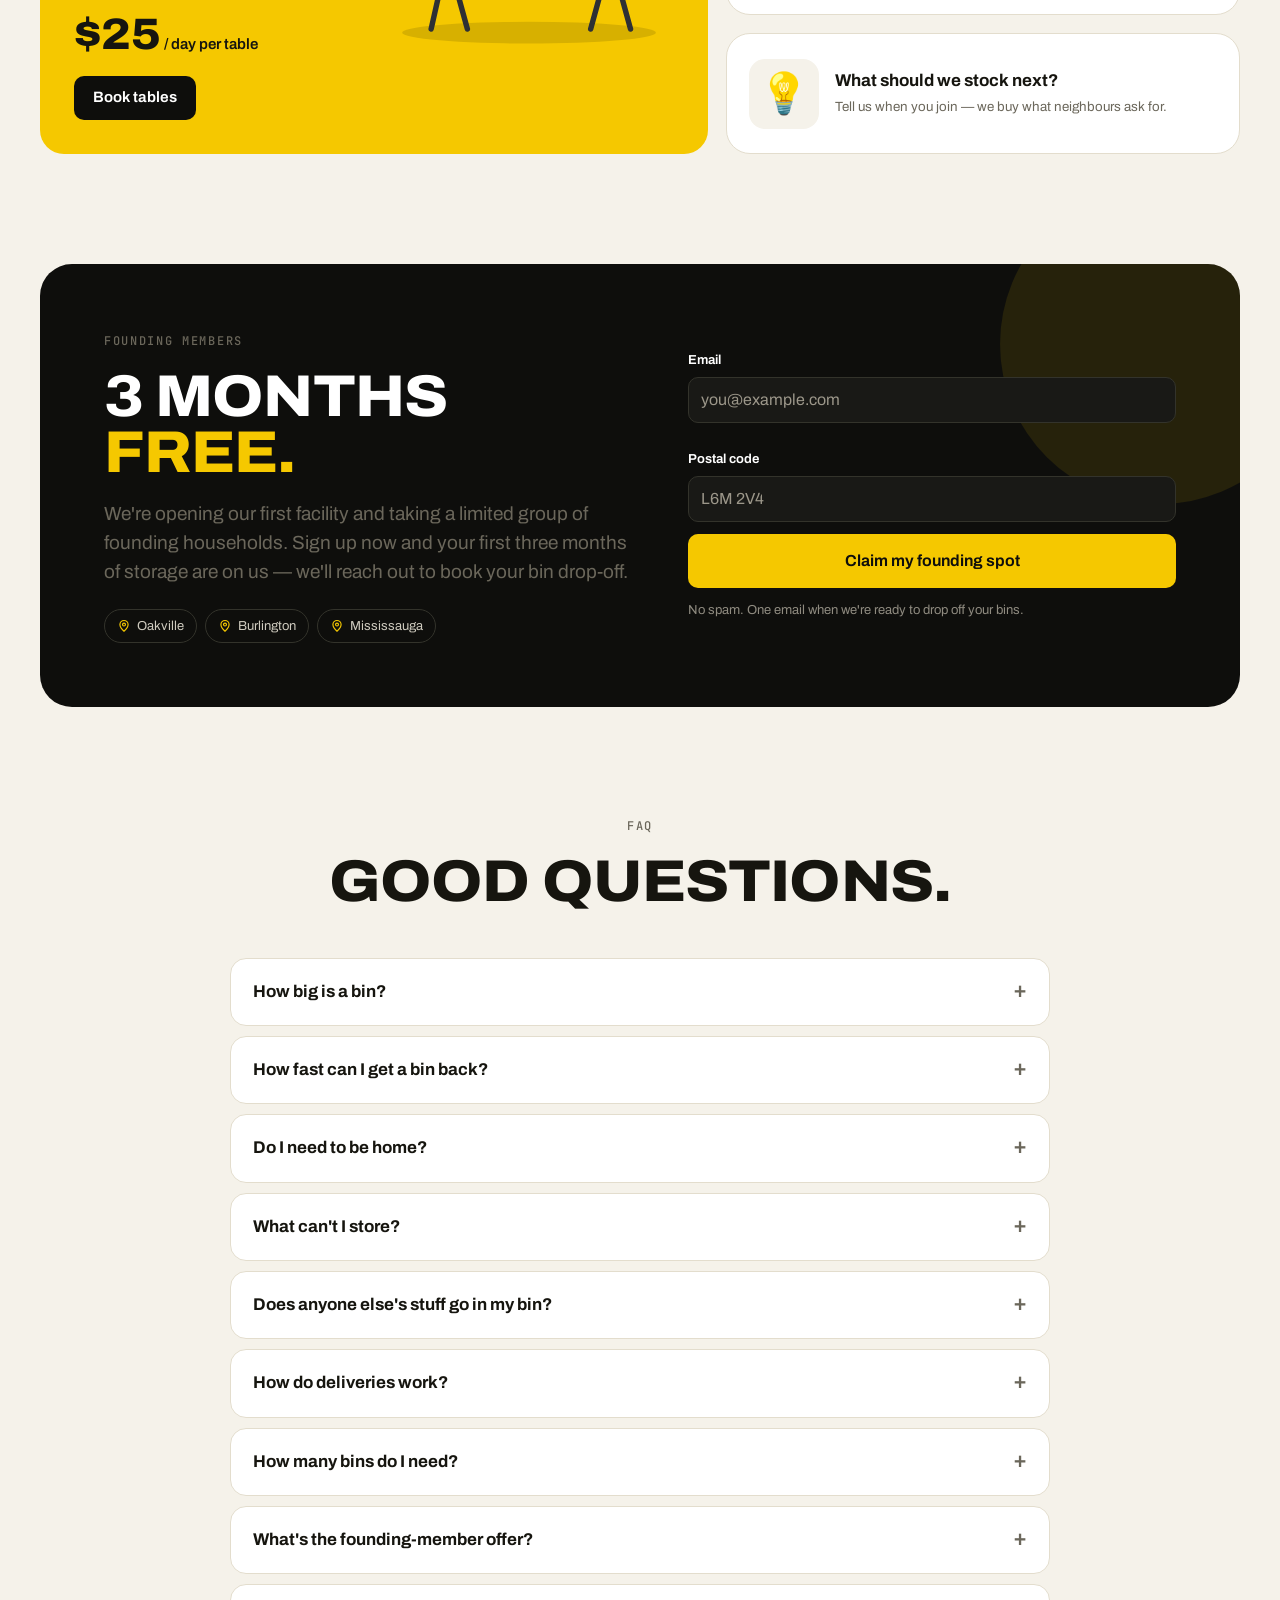
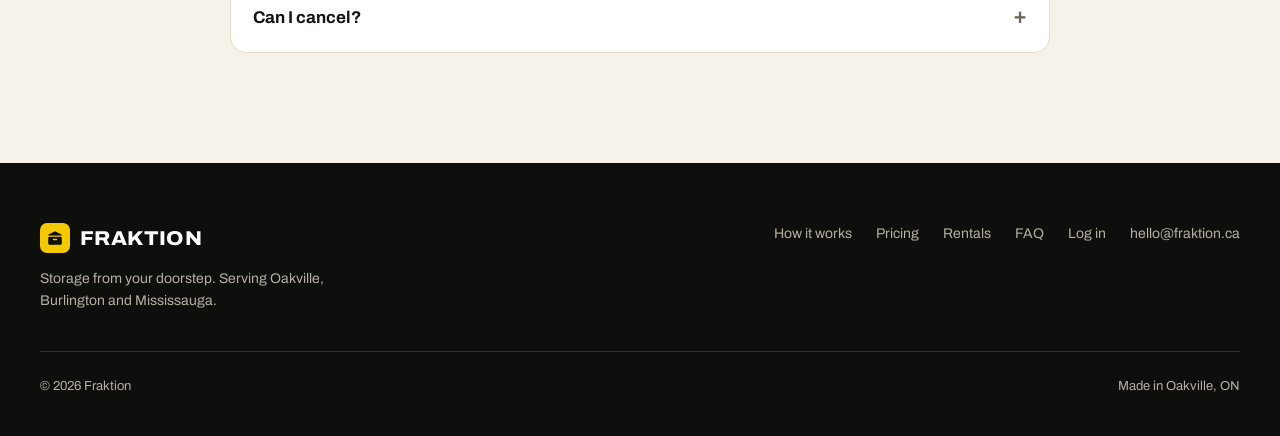
==== commit 7be9de37: "Switch to pay-per-bin pricing; founding members get 3 months free - One plan: $5 per bin per month, " ====
--- a/index.html
+++ b/index.html
@@ -11,7 +11,7 @@
   <link rel="preconnect" href="https://fonts.googleapis.com">
   <link rel="preconnect" href="https://fonts.gstatic.com" crossorigin>
   <link href="https://fonts.googleapis.com/css2?family=Archivo:wdth,wght@62..125,300..900&family=JetBrains+Mono:wght@400;500;600&display=swap" rel="stylesheet">
-  <link rel="stylesheet" href="assets/css/fraktion.css?v=4">
+  <link rel="stylesheet" href="assets/css/fraktion.css?v=5">
   <style>
     .wrap { width: min(1200px, 100% - 40px); margin-inline: auto; }
     section { padding: 110px 0; }
@@ -147,21 +147,29 @@
     .compare-head > div:last-child { background: var(--ink) !important; color: var(--yellow) !important; }
 
     /* Pricing */
-    .plans { display: grid; grid-template-columns: repeat(3, 1fr); gap: 18px; margin-top: 52px; }
-    .plan { position: relative; display: flex; flex-direction: column; padding: 30px 26px; background: var(--card); border: 1px solid var(--line); border-radius: var(--r-xl); }
-    .plan.featured { background: var(--ink); color: #fff; border-color: var(--ink); box-shadow: 0 30px 60px rgba(14,14,12,.25); }
-    .plan .pill-yellow { position: absolute; top: -12px; left: 26px; }
-    .plan h3 { font-size: 15px; font-family: var(--mono); font-weight: 500; letter-spacing: .1em; text-transform: uppercase; color: var(--muted); }
-    .plan.featured h3 { color: #B3AFA3; }
-    .plan-price { font-size: 64px; font-weight: 800; font-stretch: 108%; line-height: 1; margin: 18px 0 4px; }
-    .plan-unit { color: var(--muted); font-size: 15px; }
-    .plan.featured .plan-unit { color: #B3AFA3; }
-    .plan-blurb { margin: 18px 0; font-size: 15px; }
-    .plan ul { list-style: none; padding: 0; margin: 0 0 28px; display: grid; gap: 11px; font-size: 15px; }
-    .plan li { display: flex; gap: 10px; }
-    .plan li svg { width: 18px; height: 18px; color: var(--green); flex-shrink: 0; margin-top: 3px; }
-    .plan.featured li svg { color: var(--yellow); }
-    .plan .btn { margin-top: auto; }
+    .price-wrap { display: grid; grid-template-columns: 1fr 1.1fr; gap: 18px; margin-top: 52px; align-items: stretch; }
+    .price-card { display: flex; flex-direction: column; padding: 34px 32px; border-radius: var(--r-xl); background: var(--ink); color: #fff; }
+    .price-card .eyebrow { color: #B3AFA3; }
+    .price-big { font-size: clamp(64px, 8vw, 96px); font-weight: 800; font-stretch: 108%; line-height: 1; margin: 18px 0 6px; }
+    .price-big small { font-size: 18px; font-weight: 500; font-stretch: 100%; color: #B3AFA3; }
+    .price-card ul { list-style: none; padding: 0; margin: 24px 0 30px; display: grid; gap: 13px; font-size: 16px; }
+    .price-card li { display: flex; gap: 12px; }
+    .price-card li svg { width: 19px; height: 19px; color: var(--yellow); flex-shrink: 0; margin-top: 3px; }
+    .price-card .btn { margin-top: auto; }
+    .calc { padding: 34px 32px; border-radius: var(--r-xl); background: var(--card); border: 1px solid var(--line); display: flex; flex-direction: column; gap: 18px; }
+    .calc-top { display: flex; justify-content: space-between; align-items: baseline; gap: 12px; flex-wrap: wrap; }
+    .calc-bins { font-size: 44px; font-weight: 800; font-stretch: 108%; line-height: 1; }
+    .calc-bins small { font-size: 16px; font-weight: 500; color: var(--muted); font-stretch: 100%; }
+    .calc input[type=range] { width: 100%; accent-color: var(--ink); height: 28px; }
+    .calc-scale { display: flex; justify-content: space-between; font-family: var(--mono); font-size: 12px; color: var(--muted); margin-top: -10px; }
+    .calc-stack { display: flex; flex-wrap: wrap; gap: 6px; min-height: 64px; align-content: flex-start; }
+    .calc-stack i { width: 30px; height: 22px; border-radius: 4px; background: var(--ink); border-top: 6px solid var(--yellow); }
+    .calc-stack i.std { outline: 2px dashed var(--yellow-deep); outline-offset: 1px; }
+    .calc-total { display: grid; grid-template-columns: 1fr 1fr; gap: 10px; }
+    .calc-total div { padding: 14px 16px; border-radius: var(--r); background: var(--paper); }
+    .calc-total b { display: block; font-size: 26px; font-weight: 800; font-stretch: 104%; }
+    .calc-total span { font-size: 13px; color: var(--muted); }
+    .calc-total .free { background: var(--yellow-soft); }
     .addons { display: grid; grid-template-columns: repeat(3, 1fr); gap: 18px; margin-top: 18px; }
     .addon { display: flex; gap: 14px; align-items: center; padding: 18px 20px; border: 1px dashed var(--line-strong); border-radius: var(--r-lg); }
     .addon .row-icon { background: var(--yellow-soft); }
@@ -221,7 +229,8 @@
       .fc-1 { left: 10px; } .fc-2 { right: 10px; }
       .steps { grid-template-columns: repeat(2, 1fr); }
       .step::after { display: none; }
-      .plans, .addons { grid-template-columns: 1fr; max-width: 520px; }
+      .price-wrap { grid-template-columns: 1fr; }
+      .addons { grid-template-columns: 1fr; max-width: 520px; }
     }
     @media (max-width: 760px) {
       section { padding: 76px 0; }
@@ -270,7 +279,7 @@
   <section class="hero on-dark">
     <div class="wrap hero-grid">
       <div class="hero-copy">
-        <div class="hero-badge"><span class="pill pill-yellow">New</span> Founding members get their first month free</div>
+        <div class="hero-badge"><span class="pill pill-yellow">New</span> Founding members get 3 months free</div>
         <h1 class="display">Storage from your <em>doorstep.</em></h1>
         <p class="lede">Fill a bin. We pick it up. When you want it back, tap it in your dashboard and we drive it to your door. No locker, no truck rental, no digging.</p>
         <div class="hero-ctas">
@@ -294,7 +303,7 @@
               <div class="frame-stats">
                 <div><b>5</b><small>In storage</small></div>
                 <div><b>2</b><small>With you</small></div>
-                <div><b id="mock-credits">8</b><small>Delivery credits</small></div>
+                <div><b id="mock-credits">8</b><small>Free deliveries left</small></div>
               </div>
               <div class="frame-bins">
                 <div class="mini-bin" id="mock-hot"><div class="bin-lid"></div><div>
@@ -403,7 +412,7 @@
             </div>
             <div class="field"><span class="label">Day</span><div id="demo-days"></div></div>
             <div class="field"><span class="label">Time window</span><div id="demo-windows"></div></div>
-            <div class="modal-summary"><span>Uses <b>1</b> of your <b>10</b> yearly delivery credits</span><button type="button" class="btn btn-dark btn-sm" id="demo-book">Book delivery</button></div>
+            <div class="modal-summary"><span><b>Free</b> — 9 of 10 free deliveries left this year</span><button type="button" class="btn btn-dark btn-sm" id="demo-book">Book delivery</button></div>
           </div>
 
           <!-- Add bins -->
@@ -418,7 +427,7 @@
                 <div id="add-stack" style="display:grid;gap:6px;width:180px"></div>
               </div>
             </div>
-            <div class="price-calc"><span>Added to your Starter plan</span><span><b id="add-price">$15</b> / month</span></div>
+            <div class="price-calc"><span>Added to your monthly bill</span><span><b id="add-price">$15</b> / month</span></div>
           </div>
 
           <!-- Track -->
@@ -465,13 +474,36 @@
       <div class="section-intro center">
         <span class="eyebrow">Pricing</span>
         <h2 class="display h2">Pay for bins, <br>not empty space.</h2>
-        <p class="lede">Pickup of your filled bins is always included. Delivery credits cover trips back to you.</p>
-      </div>
-      <div class="plans" id="plans"></div>
+        <p class="lede">One simple price. Your bill follows your bin count — add bins and it goes up, send them home and it goes down.</p>
+      </div>
+      <div class="price-wrap">
+        <div class="price-card">
+          <span class="eyebrow">Pay per bin</span>
+          <div class="price-big">$5<small> / bin / month</small></div>
+          <ul>
+            <li><span data-icon="check"></span><span>Most homes start with <b>5 bins</b> — minimum 3</span></li>
+            <li><span data-icon="check"></span><span><b>10 free deliveries</b> a year, then $9.99 each</span></li>
+            <li><span data-icon="check"></span><span>Pickups to storage always free</span></li>
+            <li><span data-icon="check"></span><span>Full dashboard: labels, search, tracking</span></li>
+            <li><span data-icon="check"></span><span>No contract. Cancel any time.</span></li>
+          </ul>
+          <a class="btn btn-primary btn-lg btn-block" href="auth.html?mode=signup">Get started — 3 months free</a>
+        </div>
+        <div class="calc">
+          <div class="calc-top"><span class="eyebrow">How many bins?</span><span class="calc-bins"><output id="calc-n">5</output><small> bins · <span id="calc-l">510</span> L</small></span></div>
+          <input type="range" id="calc-range" min="3" max="25" value="5" aria-label="Number of bins">
+          <div class="calc-scale"><span>3</span><span>5 · standard</span><span>25</span></div>
+          <div class="calc-stack" id="calc-stack" aria-hidden="true"></div>
+          <div class="calc-total">
+            <div><b id="calc-m">$25</b><span>per month</span></div>
+            <div class="free"><b id="calc-s">$75</b><span>saved in your 3 free months</span></div>
+          </div>
+        </div>
+      </div>
       <div class="addons">
-        <div class="addon"><span class="row-icon" data-icon="truck"></span><div><b>Extra delivery</b><small>$9.99 once your credits run out</small></div></div>
+        <div class="addon"><span class="row-icon" data-icon="truck"></span><div><b>Extra delivery</b><small>$9.99 after your 10 free each year</small></div></div>
         <div class="addon"><span class="row-icon" data-icon="box"></span><div><b>Oversized items</b><small>$7/month — trees, bikes, golf bags</small></div></div>
-        <div class="addon"><span class="row-icon" data-icon="warehouse"></span><div><b>Pickups</b><small>Always included, on every plan</small></div></div>
+        <div class="addon"><span class="row-icon" data-icon="warehouse"></span><div><b>Pickups</b><small>Always free, as often as you like</small></div></div>
       </div>
     </div>
   </section>
@@ -523,8 +555,8 @@
       <div class="founding">
         <div>
           <span class="eyebrow">Founding members</span>
-          <h2 class="display h2" style="margin-top:16px">First month <em>free.</em></h2>
-          <p class="lede" style="margin-top:18px">We're opening our first facility and taking a limited group of founding households. Get on the list and we'll reach out to book your bin drop-off.</p>
+          <h2 class="display h2" style="margin-top:16px">3 months <em>free.</em></h2>
+          <p class="lede" style="margin-top:18px">We're opening our first facility and taking a limited group of founding households. Sign up now and your first three months of storage are on us — we'll reach out to book your bin drop-off.</p>
           <div class="areas"><span data-icon-before="pin">Oakville</span><span data-icon-before="pin">Burlington</span><span data-icon-before="pin">Mississauga</span></div>
         </div>
         <div>
@@ -550,7 +582,9 @@
         <details><summary>Do I need to be home?</summary><p>No. Add access notes in your account — a side door, garage code or porch — and we'll leave bins there.</p></details>
         <details><summary>What can't I store?</summary><p>Anything perishable, flammable or hazardous, anything alive, cash, firearms, or items of high value like jewellery. If you're unsure, ask us first.</p></details>
         <details><summary>Does anyone else's stuff go in my bin?</summary><p>Never. Your bins are sealed, serial-numbered and only ever opened by you.</p></details>
-        <details><summary>How do delivery credits work?</summary><p>Each plan comes with yearly credits — 4 on Starter, 10 on Family, unlimited on Pro. One credit covers one delivery, however many bins are in it. Extra deliveries are $9.99. Pickups are always free.</p></details>
+        <details><summary>How do deliveries work?</summary><p>Every account gets 10 free deliveries a year — one delivery can bring back as many bins as you like. After 10, it's $9.99 a trip. Sending bins back to storage is always free.</p></details>
+        <details><summary>How many bins do I need?</summary><p>Most homes start with 5 — about 510 litres (18 cubic feet) of seasonal stuff. The minimum is 3, and you can add more any time from your dashboard.</p></details>
+        <details><summary>What's the founding-member offer?</summary><p>Sign up during launch and your first three months of storage are free. We'll ask for a card when we drop off your bins; billing starts after the free months, and you can cancel before then.</p></details>
         <details><summary>Can I cancel?</summary><p>Any time. We'll deliver your bins back and stop billing at the end of the month.</p></details>
       </div>
     </div>
@@ -567,6 +601,6 @@
   </div>
 </footer>
 
-<script type="module" src="assets/js/site.js?v=4"></script>
+<script type="module" src="assets/js/site.js?v=5"></script>
 </body>
 </html>
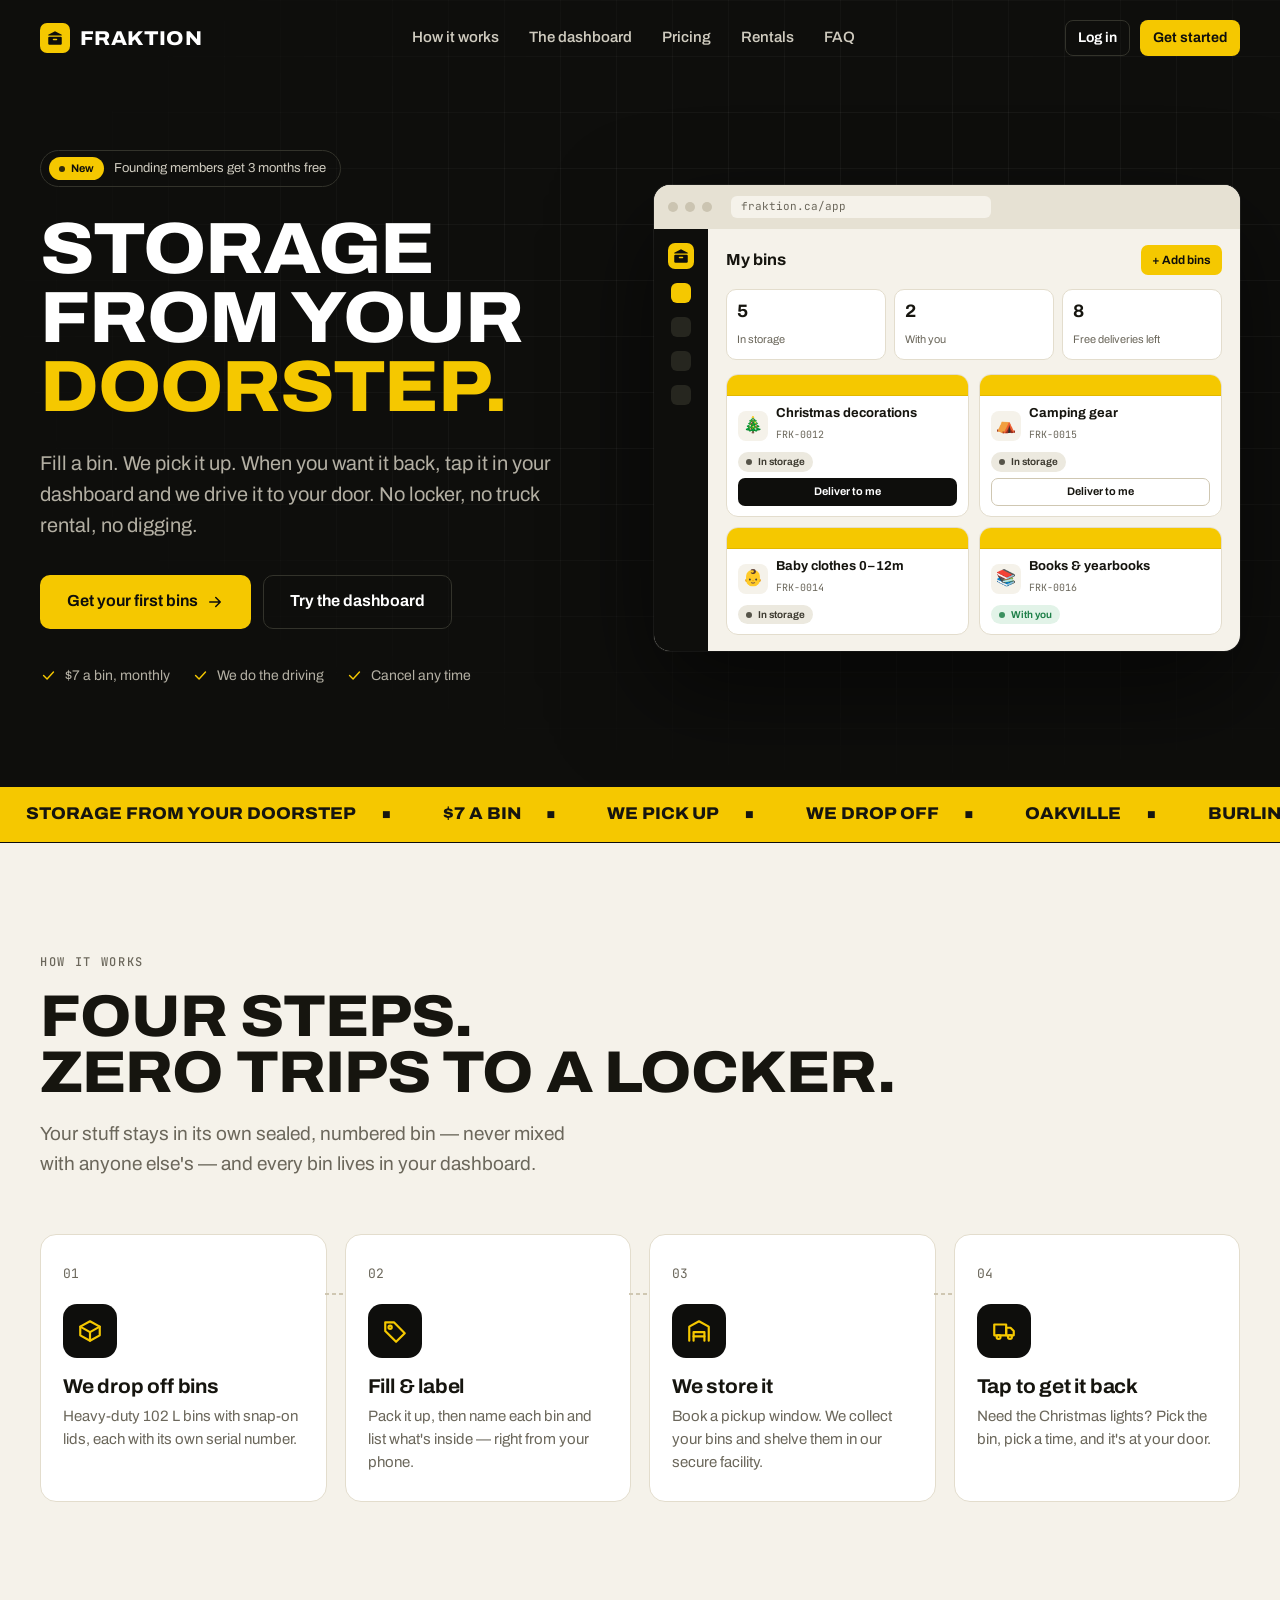
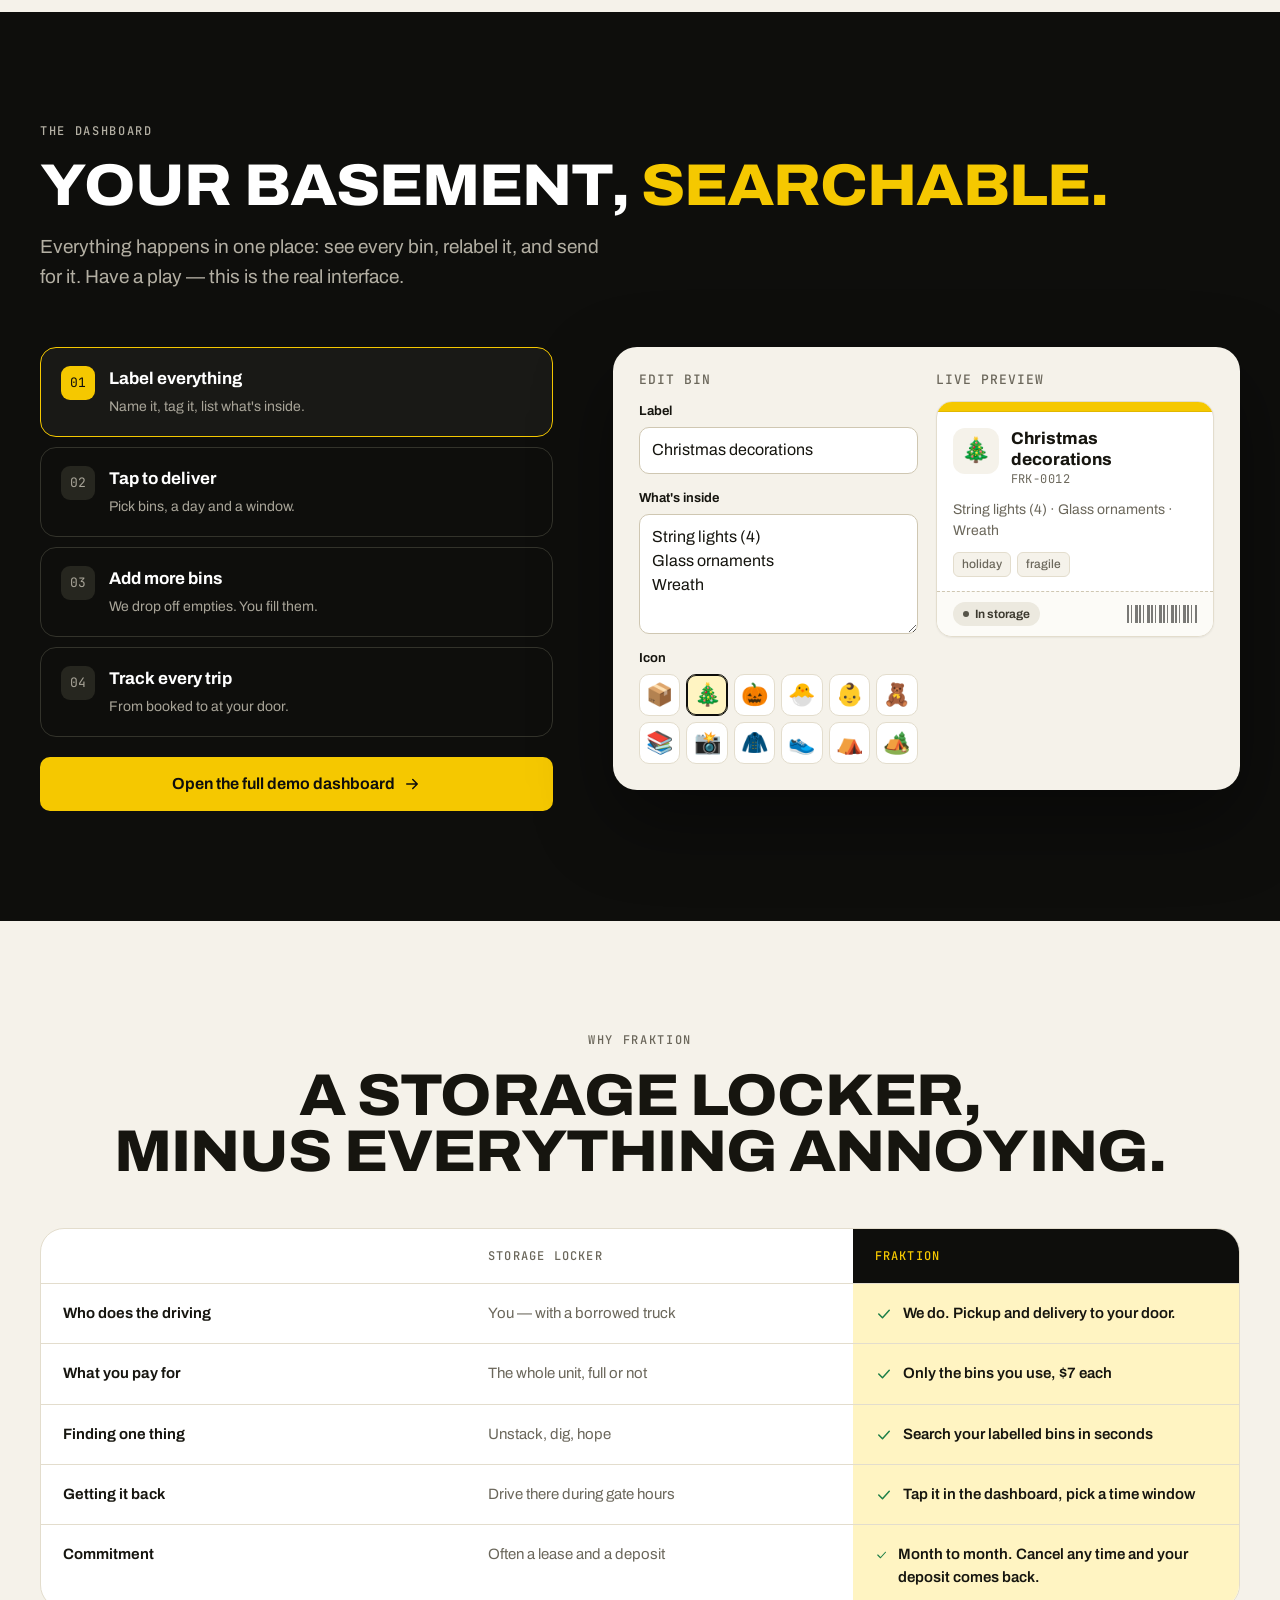
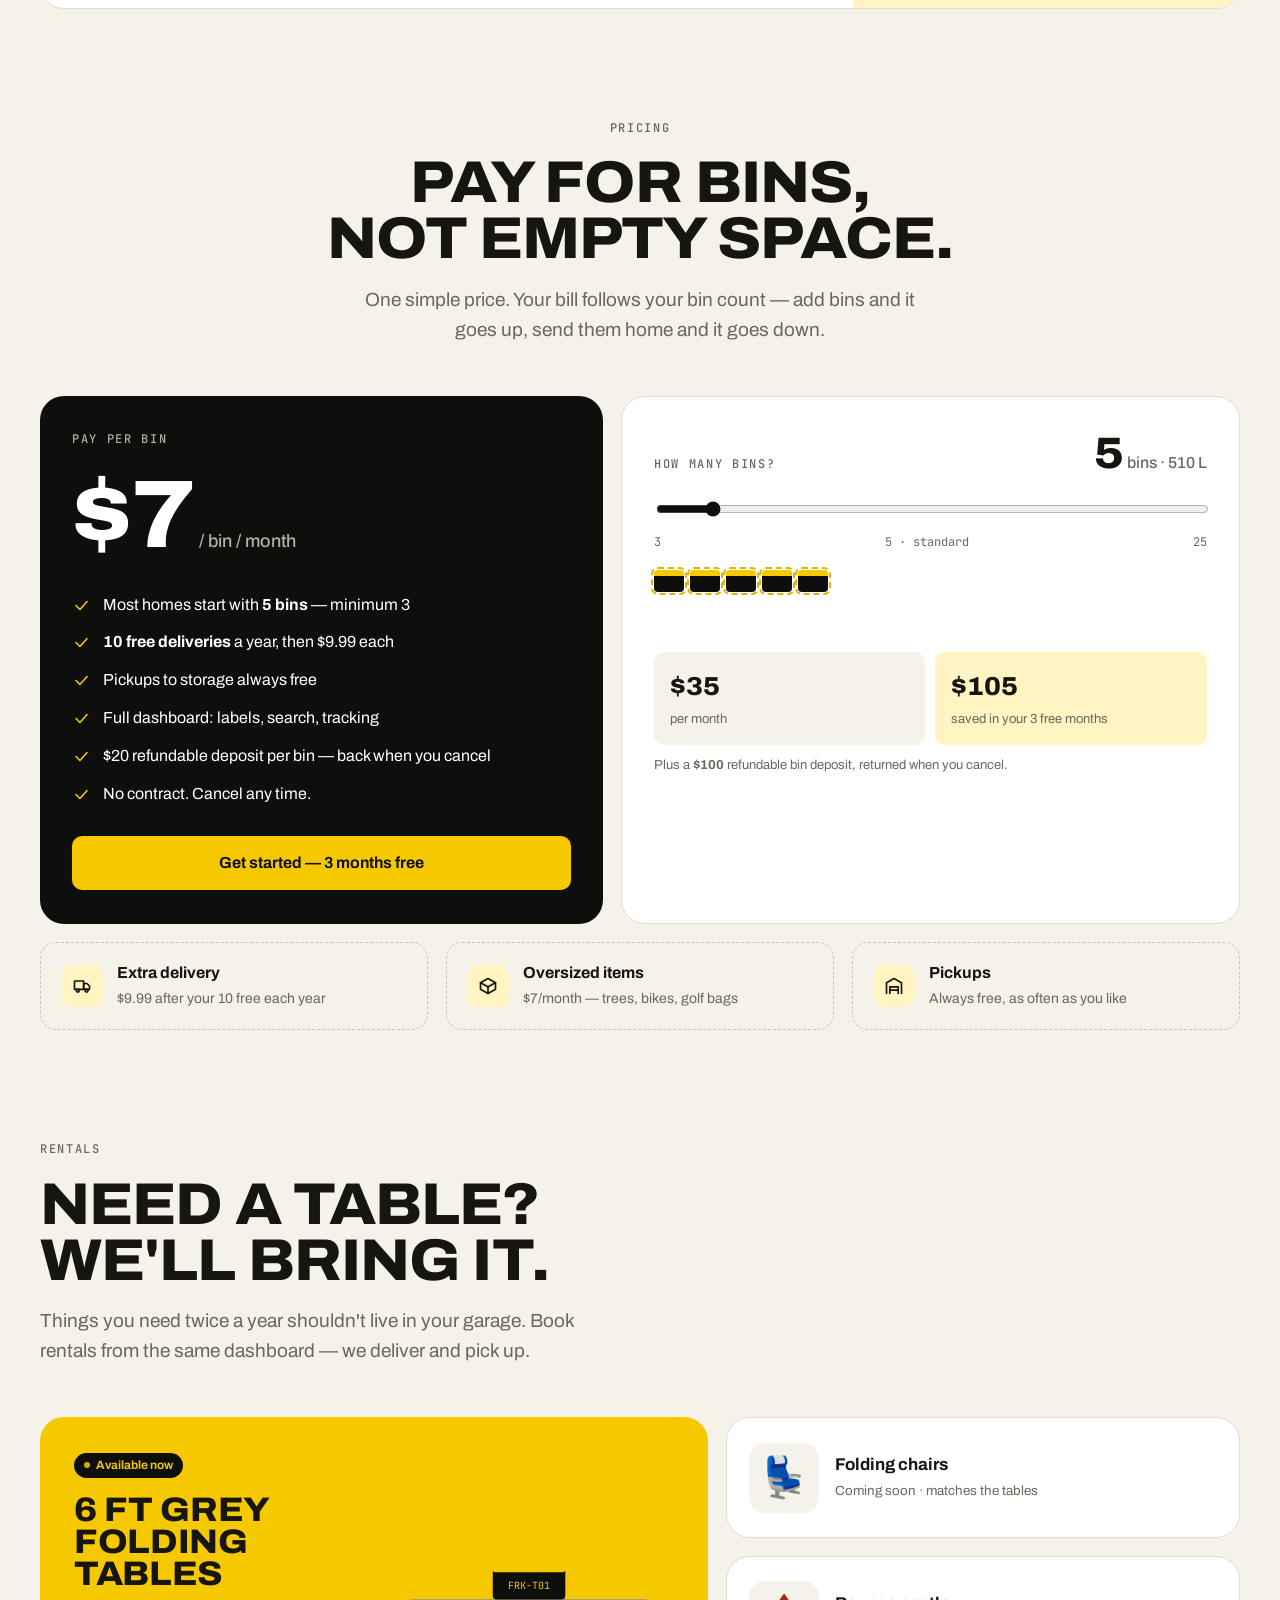
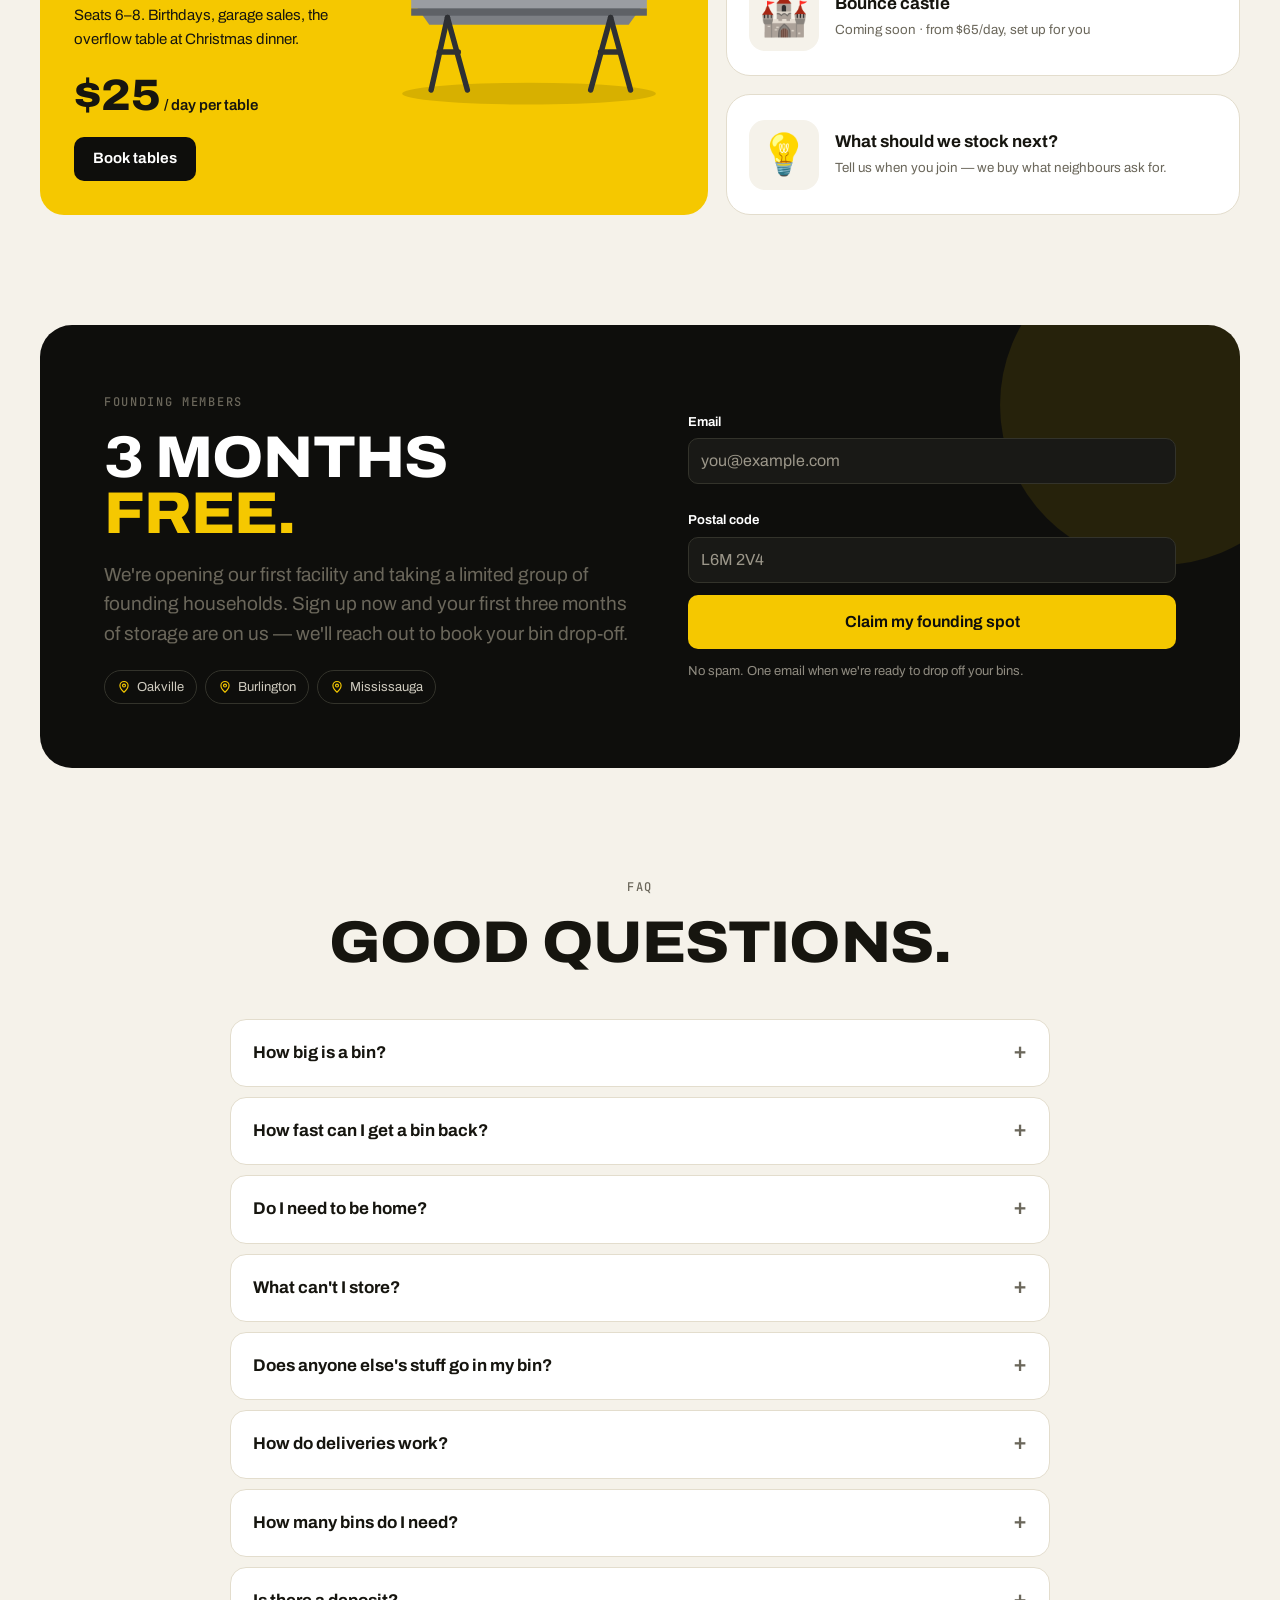
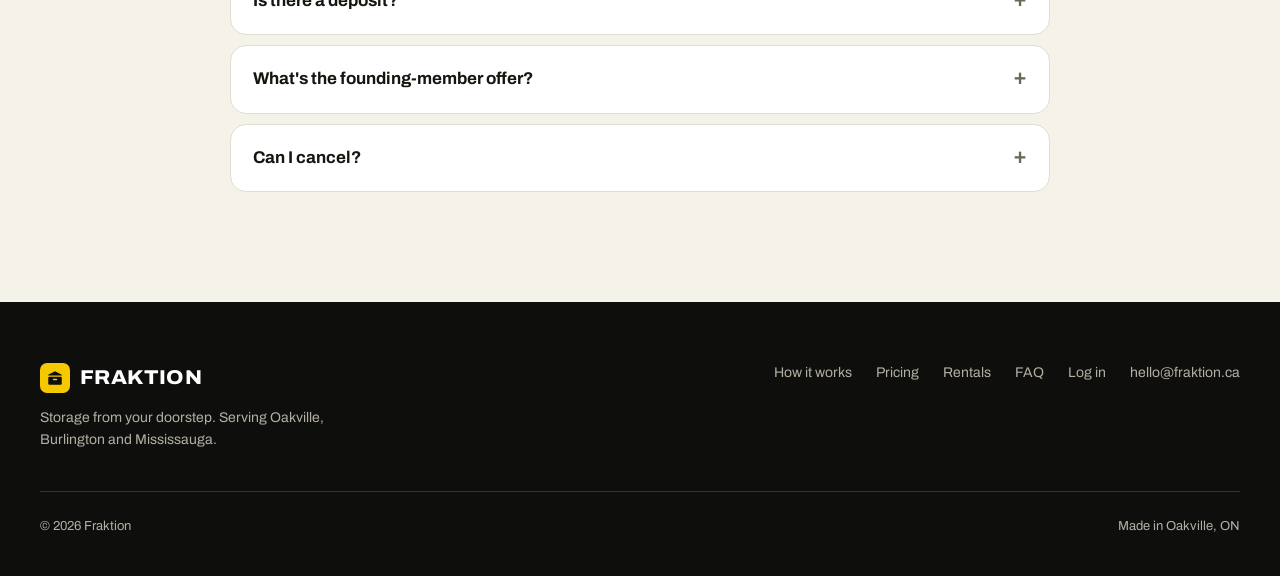
==== commit c16ea10a: "Price bins at $7/month and add a $20 refundable deposit per bin - Homepage, calculator, FAQ, sign-up" ====
--- a/index.html
+++ b/index.html
@@ -4,14 +4,14 @@
   <meta charset="UTF-8">
   <meta name="viewport" content="width=device-width, initial-scale=1">
   <title>Fraktion — Storage from your doorstep</title>
-  <meta name="description" content="Fill a bin, we pick it up. Tap the app when you want it back and we drive it to your door. From $5 a bin. Oakville, Burlington and Mississauga.">
+  <meta name="description" content="Fill a bin, we pick it up. Tap the app when you want it back and we drive it to your door. From $7 a bin. Oakville, Burlington and Mississauga.">
   <meta property="og:title" content="Fraktion — Storage from your doorstep">
-  <meta property="og:description" content="Fill a bin. We pick it up. Tap to get it back. From $5/bin/month.">
+  <meta property="og:description" content="Fill a bin. We pick it up. Tap to get it back. From $7/bin/month.">
   <link rel="icon" href="assets/img/favicon.svg" type="image/svg+xml">
   <link rel="preconnect" href="https://fonts.googleapis.com">
   <link rel="preconnect" href="https://fonts.gstatic.com" crossorigin>
   <link href="https://fonts.googleapis.com/css2?family=Archivo:wdth,wght@62..125,300..900&family=JetBrains+Mono:wght@400;500;600&display=swap" rel="stylesheet">
-  <link rel="stylesheet" href="assets/css/fraktion.css?v=5">
+  <link rel="stylesheet" href="assets/css/fraktion.css?v=6">
   <style>
     .wrap { width: min(1200px, 100% - 40px); margin-inline: auto; }
     section { padding: 110px 0; }
@@ -166,6 +166,7 @@
     .calc-stack i { width: 30px; height: 22px; border-radius: 4px; background: var(--ink); border-top: 6px solid var(--yellow); }
     .calc-stack i.std { outline: 2px dashed var(--yellow-deep); outline-offset: 1px; }
     .calc-total { display: grid; grid-template-columns: 1fr 1fr; gap: 10px; }
+    .calc-dep { font-size: 13px; color: var(--muted); margin-top: -8px; }
     .calc-total div { padding: 14px 16px; border-radius: var(--r); background: var(--paper); }
     .calc-total b { display: block; font-size: 26px; font-weight: 800; font-stretch: 104%; }
     .calc-total span { font-size: 13px; color: var(--muted); }
@@ -287,7 +288,7 @@
           <a href="app.html?demo=1" class="btn btn-ghost-dark btn-lg">Try the dashboard</a>
         </div>
         <div class="hero-proof">
-          <span data-icon-before="check">From $5 a bin, monthly</span>
+          <span data-icon-before="check">$7 a bin, monthly</span>
           <span data-icon-before="check">We do the driving</span>
           <span data-icon-before="check">Cancel any time</span>
         </div>
@@ -335,8 +336,8 @@
   </section>
 
   <div class="ticker" aria-hidden="true"><div class="ticker-inner">
-    <span>Storage from your doorstep</span><span>$5 a bin</span><span>We pick up</span><span>We drop off</span><span>Oakville</span><span>Burlington</span><span>Mississauga</span><span>Folding table rentals</span>
-    <span>Storage from your doorstep</span><span>$5 a bin</span><span>We pick up</span><span>We drop off</span><span>Oakville</span><span>Burlington</span><span>Mississauga</span><span>Folding table rentals</span>
+    <span>Storage from your doorstep</span><span>$7 a bin</span><span>We pick up</span><span>We drop off</span><span>Oakville</span><span>Burlington</span><span>Mississauga</span><span>Folding table rentals</span>
+    <span>Storage from your doorstep</span><span>$7 a bin</span><span>We pick up</span><span>We drop off</span><span>Oakville</span><span>Burlington</span><span>Mississauga</span><span>Folding table rentals</span>
   </div></div>
 
   <!-- HOW IT WORKS -->
@@ -427,7 +428,7 @@
                 <div id="add-stack" style="display:grid;gap:6px;width:180px"></div>
               </div>
             </div>
-            <div class="price-calc"><span>Added to your monthly bill</span><span><b id="add-price">$15</b> / month</span></div>
+            <div class="price-calc"><span>Added to your monthly bill</span><span><b id="add-price">$21</b> / month</span></div>
           </div>
 
           <!-- Track -->
@@ -460,10 +461,10 @@
       <div class="compare">
         <div class="compare-row compare-head"><div></div><div>Storage locker</div><div>Fraktion</div></div>
         <div class="compare-row"><div>Who does the driving</div><div>You — with a borrowed truck</div><div><span data-icon="check"></span>We do. Pickup and delivery to your door.</div></div>
-        <div class="compare-row"><div>What you pay for</div><div>The whole unit, full or not</div><div><span data-icon="check"></span>Only the bins you use, from $5 each</div></div>
+        <div class="compare-row"><div>What you pay for</div><div>The whole unit, full or not</div><div><span data-icon="check"></span>Only the bins you use, $7 each</div></div>
         <div class="compare-row"><div>Finding one thing</div><div>Unstack, dig, hope</div><div><span data-icon="check"></span>Search your labelled bins in seconds</div></div>
         <div class="compare-row"><div>Getting it back</div><div>Drive there during gate hours</div><div><span data-icon="check"></span>Tap it in the dashboard, pick a time window</div></div>
-        <div class="compare-row"><div>Commitment</div><div>Often a lease and a deposit</div><div><span data-icon="check"></span>Month to month. Cancel any time.</div></div>
+        <div class="compare-row"><div>Commitment</div><div>Often a lease and a deposit</div><div><span data-icon="check"></span>Month to month. Cancel any time and your deposit comes back.</div></div>
       </div>
     </div>
   </section>
@@ -479,12 +480,13 @@
       <div class="price-wrap">
         <div class="price-card">
           <span class="eyebrow">Pay per bin</span>
-          <div class="price-big">$5<small> / bin / month</small></div>
+          <div class="price-big">$7<small> / bin / month</small></div>
           <ul>
             <li><span data-icon="check"></span><span>Most homes start with <b>5 bins</b> — minimum 3</span></li>
             <li><span data-icon="check"></span><span><b>10 free deliveries</b> a year, then $9.99 each</span></li>
             <li><span data-icon="check"></span><span>Pickups to storage always free</span></li>
             <li><span data-icon="check"></span><span>Full dashboard: labels, search, tracking</span></li>
+            <li><span data-icon="check"></span><span>$20 refundable deposit per bin — back when you cancel</span></li>
             <li><span data-icon="check"></span><span>No contract. Cancel any time.</span></li>
           </ul>
           <a class="btn btn-primary btn-lg btn-block" href="auth.html?mode=signup">Get started — 3 months free</a>
@@ -495,9 +497,10 @@
           <div class="calc-scale"><span>3</span><span>5 · standard</span><span>25</span></div>
           <div class="calc-stack" id="calc-stack" aria-hidden="true"></div>
           <div class="calc-total">
-            <div><b id="calc-m">$25</b><span>per month</span></div>
-            <div class="free"><b id="calc-s">$75</b><span>saved in your 3 free months</span></div>
+            <div><b id="calc-m">$35</b><span>per month</span></div>
+            <div class="free"><b id="calc-s">$105</b><span>saved in your 3 free months</span></div>
           </div>
+          <p class="calc-dep">Plus a <b id="calc-d">$100</b> refundable bin deposit, returned when you cancel.</p>
         </div>
       </div>
       <div class="addons">
@@ -584,6 +587,7 @@
         <details><summary>Does anyone else's stuff go in my bin?</summary><p>Never. Your bins are sealed, serial-numbered and only ever opened by you.</p></details>
         <details><summary>How do deliveries work?</summary><p>Every account gets 10 free deliveries a year — one delivery can bring back as many bins as you like. After 10, it's $9.99 a trip. Sending bins back to storage is always free.</p></details>
         <details><summary>How many bins do I need?</summary><p>Most homes start with 5 — about 510 litres (18 cubic feet) of seasonal stuff. The minimum is 3, and you can add more any time from your dashboard.</p></details>
+        <details><summary>Is there a deposit?</summary><p>Yes — $20 per bin, taken when we drop off your bins ($100 for the standard 5). It comes back when you cancel and your bins are returned in good shape.</p></details>
         <details><summary>What's the founding-member offer?</summary><p>Sign up during launch and your first three months of storage are free. We'll ask for a card when we drop off your bins; billing starts after the free months, and you can cancel before then.</p></details>
         <details><summary>Can I cancel?</summary><p>Any time. We'll deliver your bins back and stop billing at the end of the month.</p></details>
       </div>
@@ -601,6 +605,6 @@
   </div>
 </footer>
 
-<script type="module" src="assets/js/site.js?v=5"></script>
+<script type="module" src="assets/js/site.js?v=6"></script>
 </body>
 </html>
